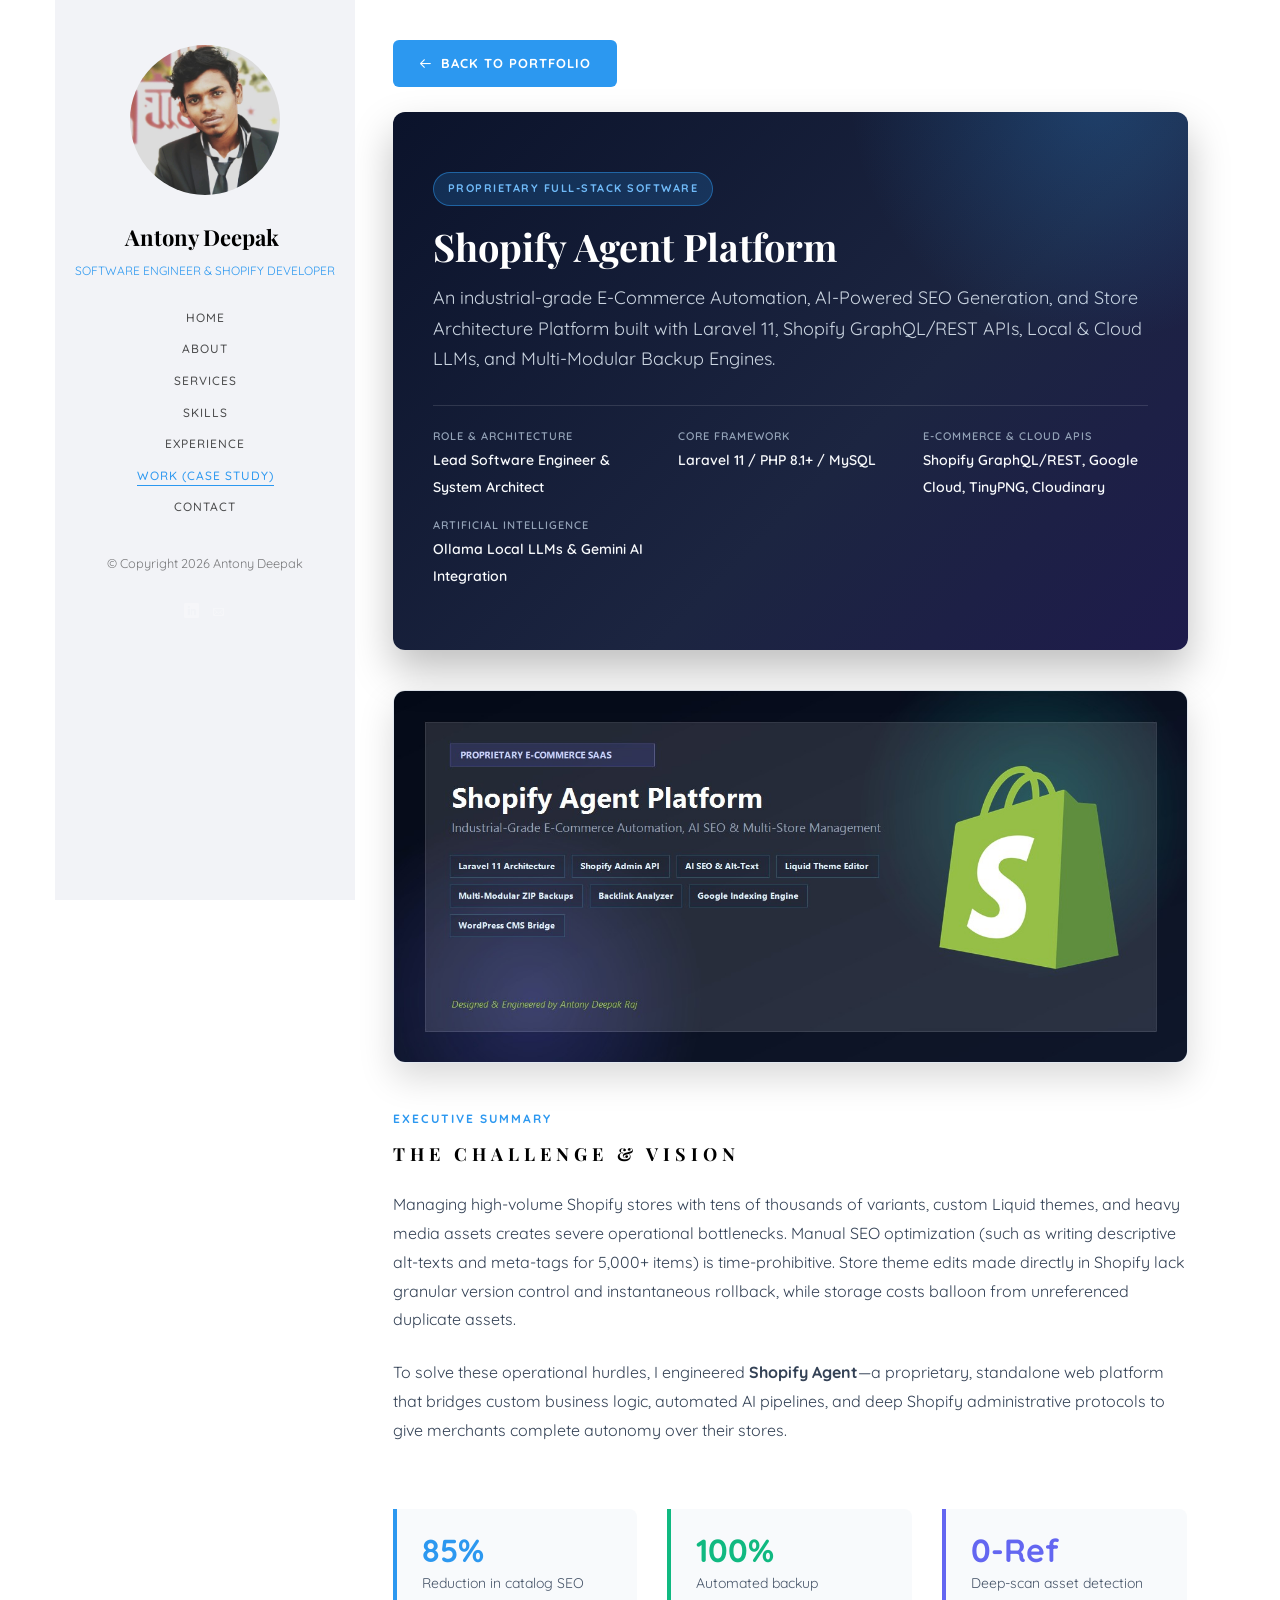
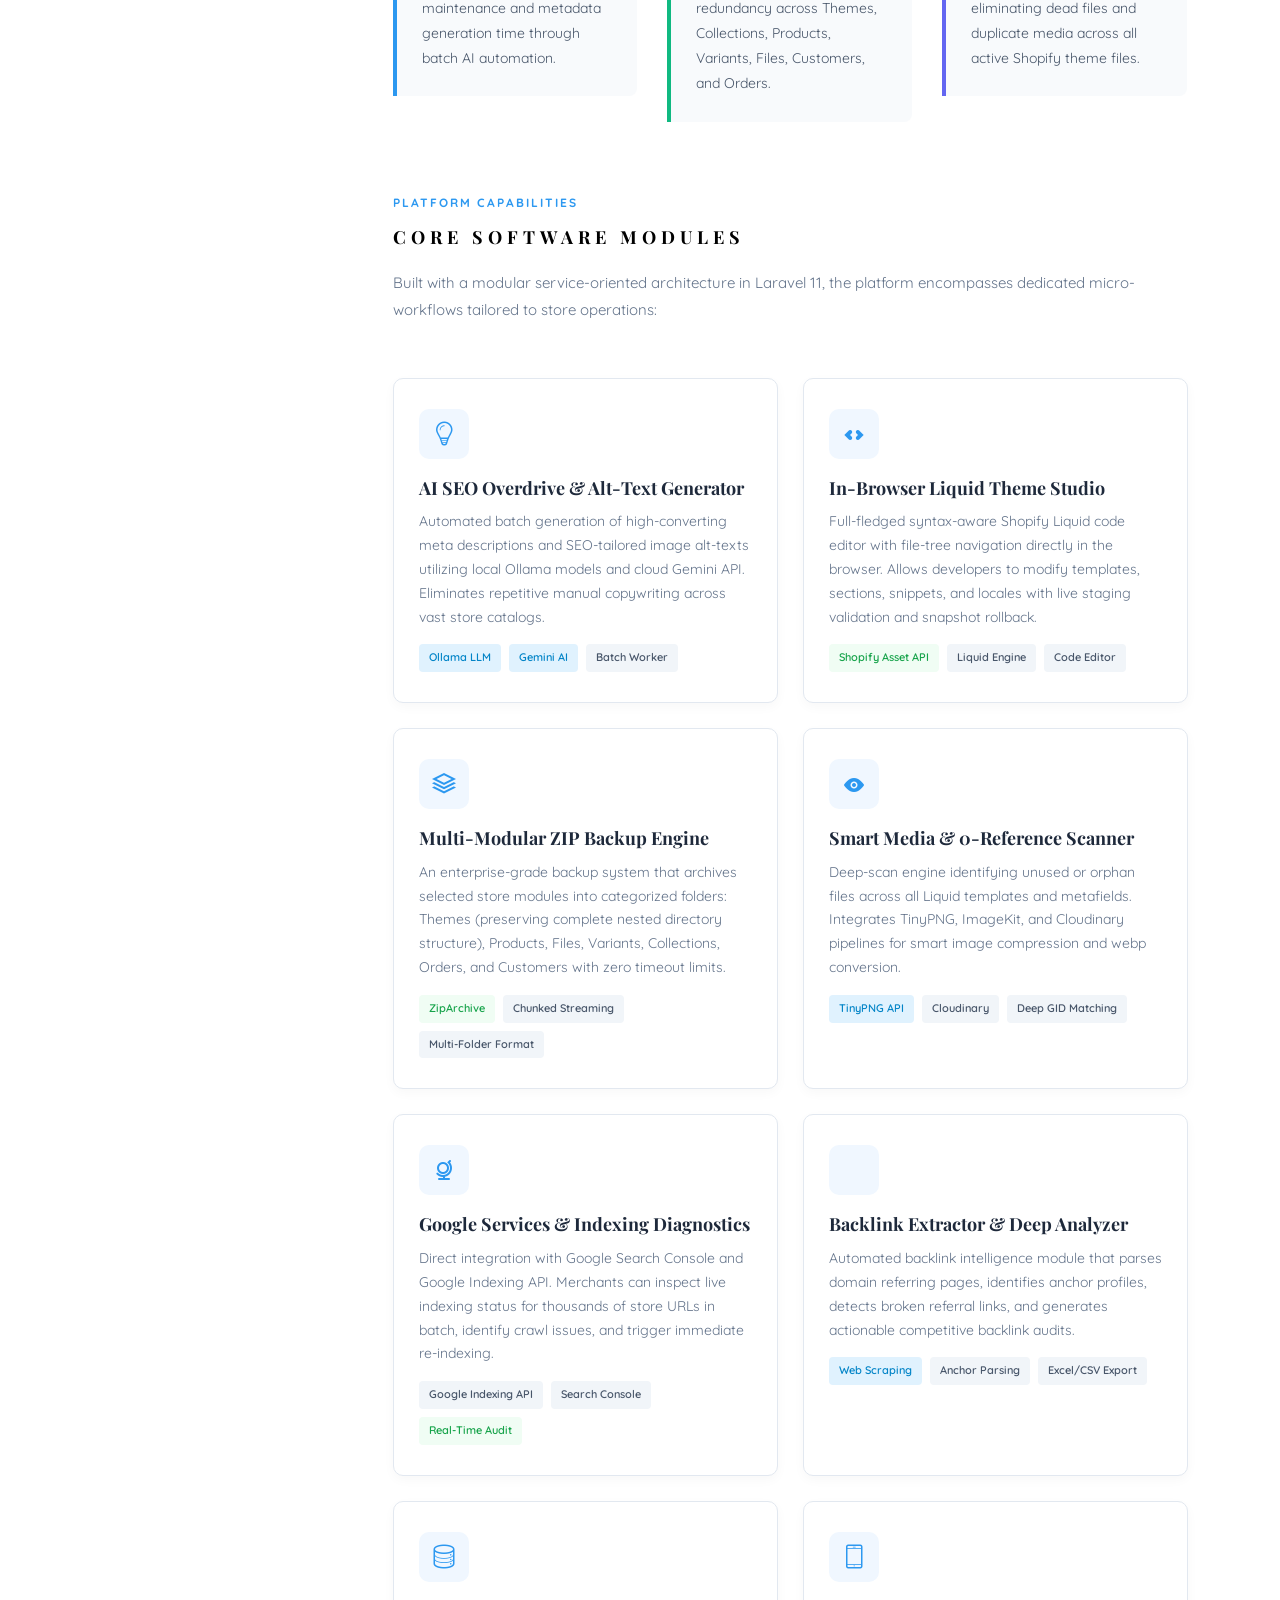
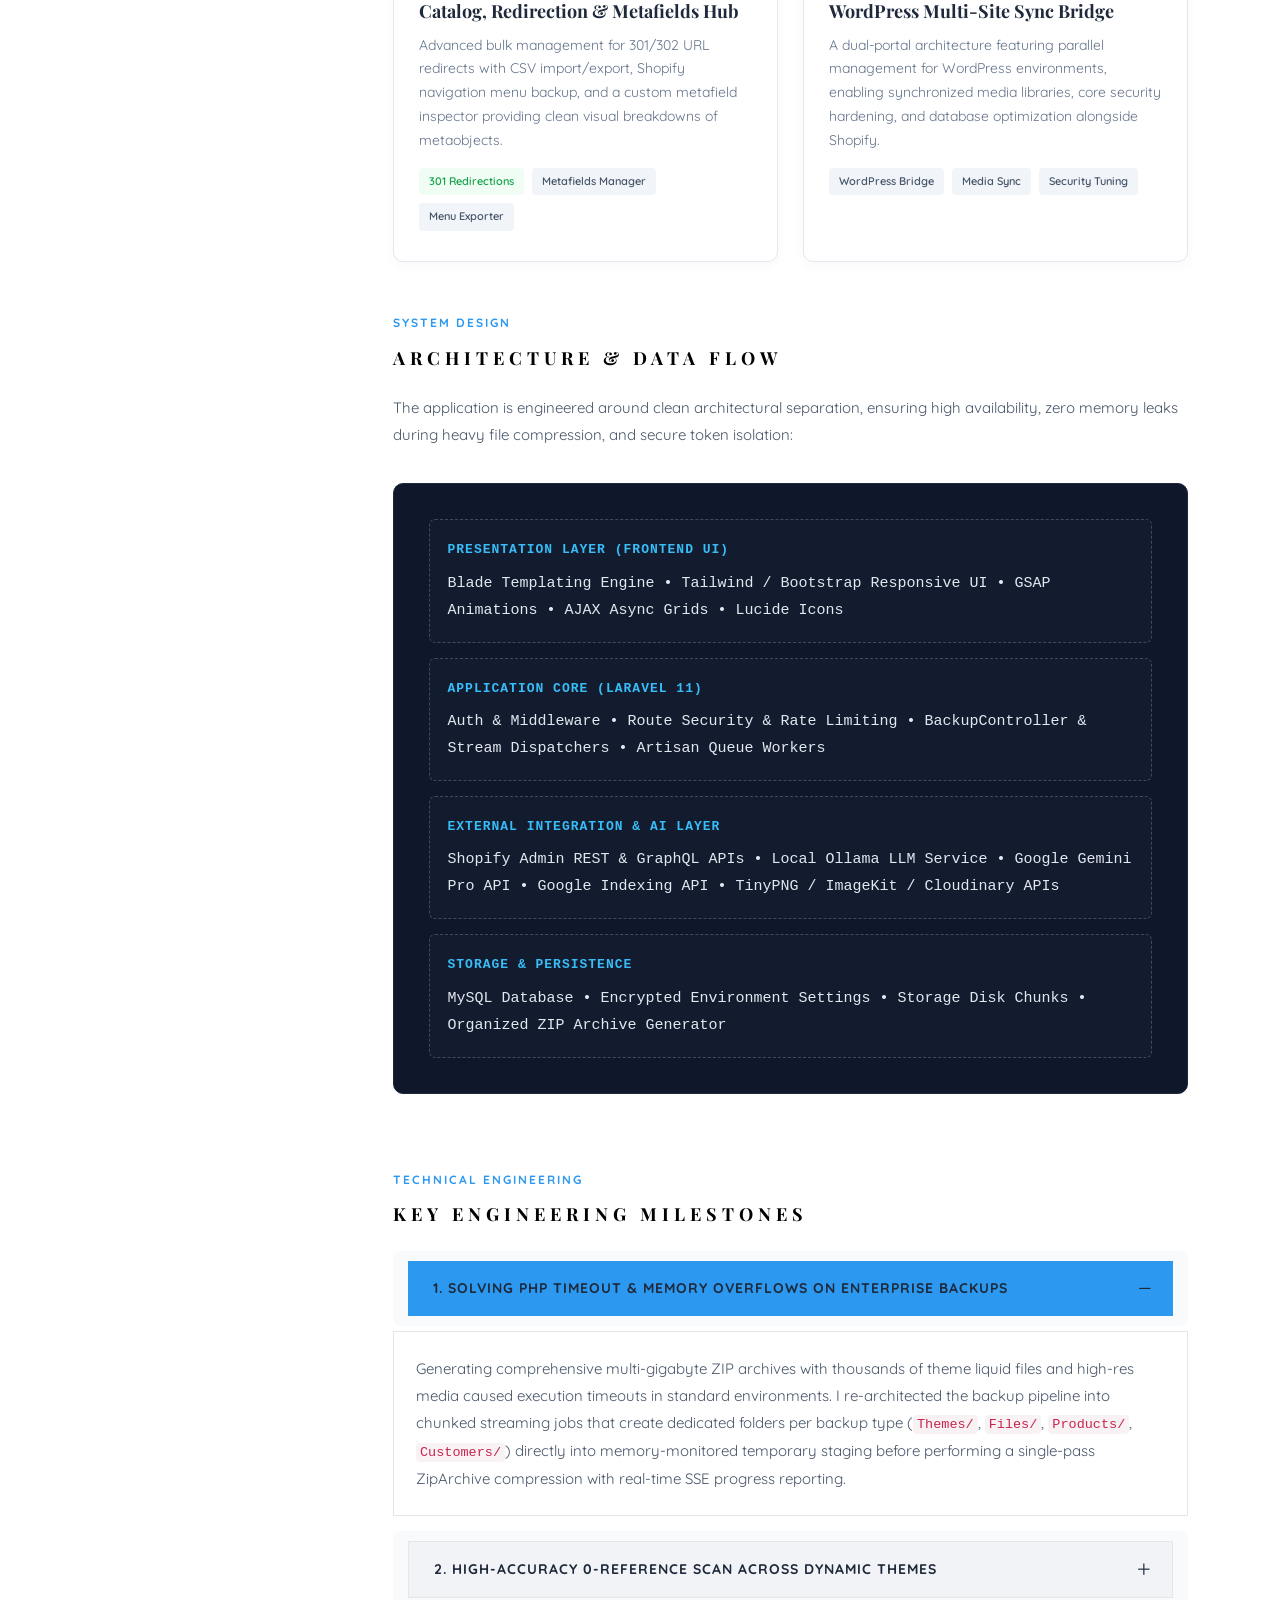
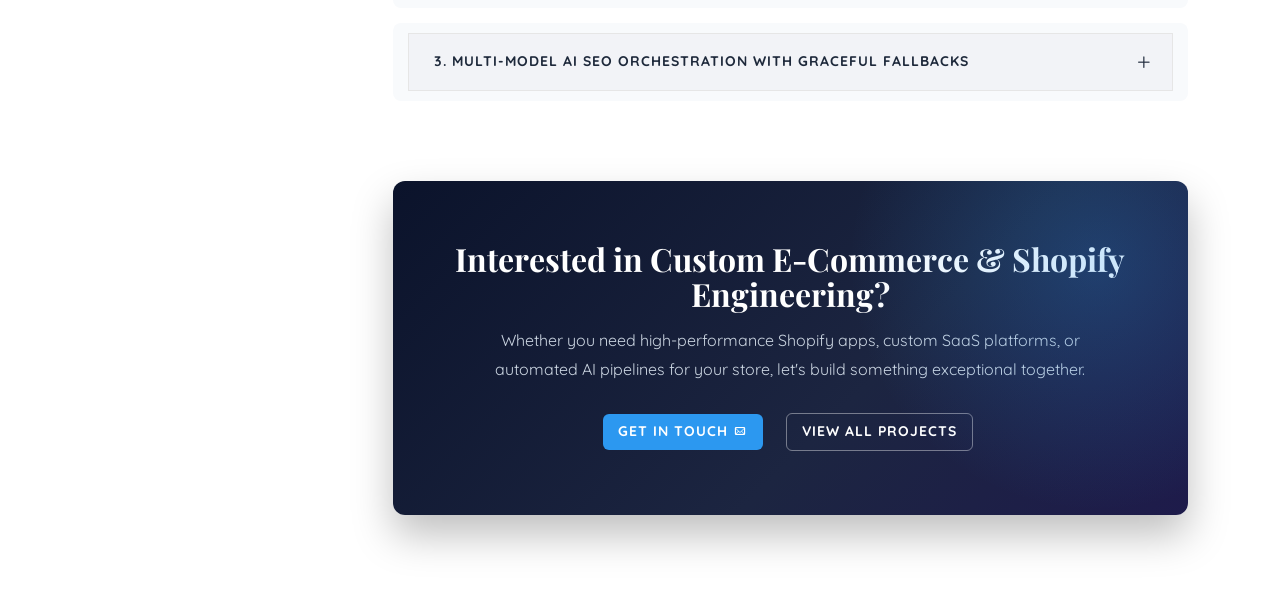
==== shopify-software.html @ 4260c0de "Add Shopify Agent custom software to portfolio with interactive case study" ====
<!DOCTYPE HTML>
<html lang="en">

<head>
	<meta charset="utf-8">
	<meta http-equiv="X-UA-Compatible" content="IE=edge">
	<title>Shopify Agent Platform - Custom E-Commerce Software Case Study | Antony Deepak</title>
	<meta name="viewport" content="width=device-width, initial-scale=1">
	<meta name="description" content="Proprietary Shopify Automation & Multi-Store Management Platform engineered with Laravel 11, AI SEO, Liquid Theme Studio, and Multi-Modular Backups by Antony Deepak Raj." />
	<meta name="keywords" content="Shopify Custom Software, Laravel 11, Shopify API, Liquid Studio, E-Commerce Automation, AI SEO, Backlink Extractor, Antony Deepak" />
	<meta name="author" content="Antony Deepak Raj" />

	<!-- Place favicon.ico and apple-touch-icon.png in the root directory -->
	<link rel="shortcut icon" href="favicon.ico">

	<link href="https://fonts.googleapis.com/css?family=Quicksand:300,400,500,700" rel="stylesheet">
	<link href="https://fonts.googleapis.com/css?family=Playfair+Display:400,400i,700" rel="stylesheet">

	<!-- Animate.css -->
	<link rel="stylesheet" href="css/animate.css">
	<!-- Icomoon Icon Fonts-->
	<link rel="stylesheet" href="css/icomoon.css">
	<!-- Bootstrap  -->
	<link rel="stylesheet" href="css/bootstrap.css">
	<!-- Flexslider  -->
	<link rel="stylesheet" href="css/flexslider.css">
	<!-- Flaticons  -->
	<link rel="stylesheet" href="fonts/flaticon/font/flaticon.css">
	<!-- Owl Carousel -->
	<link rel="stylesheet" href="css/owl.carousel.min.css">
	<link rel="stylesheet" href="css/owl.theme.default.min.css">
	<!-- Theme style  -->
	<link rel="stylesheet" href="css/style.css">

	<!-- Modernizr JS -->
	<script src="js/modernizr-2.6.2.min.js"></script>

	<style>
		/* Custom Case Study Styles */
		.case-study-hero {
			background: linear-gradient(135deg, #0b132b 0%, #1c2541 60%, #1e1b4b 100%);
			padding: 60px 40px;
			border-radius: 12px;
			color: #fff;
			margin-bottom: 40px;
			position: relative;
			overflow: hidden;
			box-shadow: 0 20px 40px rgba(0,0,0,0.25);
		}
		.case-study-hero::after {
			content: '';
			position: absolute;
			top: -50%;
			right: -20%;
			width: 500px;
			height: 500px;
			background: radial-gradient(circle, rgba(44, 152, 240, 0.25) 0%, transparent 70%);
			border-radius: 50%;
			pointer-events: none;
		}
		.case-badge {
			display: inline-block;
			background: rgba(44, 152, 240, 0.2);
			border: 1px solid rgba(44, 152, 240, 0.5);
			color: #70bbf9;
			padding: 6px 14px;
			font-size: 11px;
			text-transform: uppercase;
			letter-spacing: 1.5px;
			font-weight: 700;
			border-radius: 20px;
			margin-bottom: 20px;
		}
		.case-study-hero h1 {
			color: #ffffff;
			font-size: 38px;
			font-weight: 700;
			margin-bottom: 15px;
			font-family: 'Playfair Display', Georgia, serif;
		}
		.case-study-hero p.lead-text {
			font-size: 18px;
			color: #cbd5e1;
			max-width: 850px;
			line-height: 1.7;
			margin-bottom: 30px;
		}
		.meta-grid {
			display: grid;
			grid-template-columns: repeat(auto-fit, minmax(180px, 1fr));
			gap: 20px;
			padding-top: 25px;
			border-top: 1px solid rgba(255, 255, 255, 0.12);
		}
		.meta-item span.label {
			display: block;
			font-size: 11px;
			text-transform: uppercase;
			color: #94a3b8;
			letter-spacing: 1px;
			margin-bottom: 4px;
			font-weight: 600;
			padding: 0;
			text-align: left;
		}
		.meta-item strong {
			font-size: 14px;
			color: #f8fafc;
			font-weight: 600;
		}
		.showcase-banner-img {
			width: 100%;
			border-radius: 12px;
			box-shadow: 0 15px 35px rgba(0,0,0,0.15);
			margin-bottom: 45px;
			border: 1px solid #e2e8f0;
		}
		.section-tag {
			color: #2c98f0;
			text-transform: uppercase;
			letter-spacing: 2px;
			font-weight: 700;
			font-size: 12px;
			display: block;
			margin-bottom: 8px;
		}
		.feature-box-grid {
			display: grid;
			grid-template-columns: repeat(auto-fit, minmax(280px, 1fr));
			gap: 25px;
			margin: 30px 0 50px;
		}
		.feature-box-card {
			background: #ffffff;
			border: 1px solid #e2e8f0;
			border-radius: 10px;
			padding: 30px 25px;
			transition: all 0.3s ease;
			box-shadow: 0 4px 12px rgba(0,0,0,0.03);
			position: relative;
			overflow: hidden;
		}
		.feature-box-card:hover {
			transform: translateY(-5px);
			border-color: #2c98f0;
			box-shadow: 0 15px 30px rgba(44, 152, 240, 0.12);
		}
		.feature-box-card::before {
			content: '';
			position: absolute;
			top: 0;
			left: 0;
			width: 4px;
			height: 100%;
			background: #2c98f0;
			opacity: 0;
			transition: opacity 0.3s;
		}
		.feature-box-card:hover::before {
			opacity: 1;
		}
		.feature-icon-badge {
			width: 50px;
			height: 50px;
			border-radius: 10px;
			background: #f0f7ff;
			color: #2c98f0;
			display: flex;
			align-items: center;
			justify-content: center;
			font-size: 24px;
			margin-bottom: 20px;
		}
		.feature-box-card h4 {
			font-size: 18px;
			font-weight: 700;
			margin-bottom: 12px;
			color: #1e293b;
		}
		.feature-box-card p {
			color: #64748b;
			font-size: 14px;
			line-height: 1.7;
			margin-bottom: 0;
		}
		.tech-pill-list {
			display: flex;
			flex-wrap: wrap;
			gap: 8px;
			margin-top: 15px;
		}
		.tech-pill {
			background: #f1f5f9;
			color: #475569;
			padding: 4px 10px;
			border-radius: 4px;
			font-size: 11px;
			font-weight: 600;
		}
		.tech-pill.accent {
			background: #e0f2fe;
			color: #0284c7;
		}
		.tech-pill.green {
			background: #f0fdf4;
			color: #16a34a;
		}
		.architecture-diagram {
			background: #0f172a;
			color: #e2e8f0;
			padding: 35px;
			border-radius: 10px;
			margin: 35px 0;
			font-family: monospace;
			border: 1px solid #1e293b;
		}
		.arch-layer {
			border: 1px dashed rgba(255, 255, 255, 0.2);
			padding: 18px;
			margin-bottom: 15px;
			border-radius: 6px;
			background: rgba(255, 255, 255, 0.02);
		}
		.arch-layer strong {
			color: #38bdf8;
			display: block;
			margin-bottom: 8px;
			font-size: 13px;
			text-transform: uppercase;
			letter-spacing: 1px;
		}
		.stat-box {
			background: #f8fafc;
			border-left: 4px solid #2c98f0;
			padding: 25px;
			border-radius: 0 8px 8px 0;
			margin-bottom: 25px;
		}
		.stat-number {
			font-size: 32px;
			font-weight: 700;
			color: #2c98f0;
			display: block;
			font-family: 'Quicksand', sans-serif;
			line-height: 1;
			margin-bottom: 5px;
		}
		.stat-desc {
			font-size: 14px;
			color: #475569;
			margin-bottom: 0;
		}
		.btn-back-portfolio {
			display: inline-flex;
			align-items: center;
			gap: 8px;
			padding: 12px 26px;
			background: #2c98f0;
			color: #fff !important;
			font-weight: 700;
			border-radius: 6px;
			text-transform: uppercase;
			letter-spacing: 1px;
			font-size: 13px;
			transition: all 0.3s;
		}
		.btn-back-portfolio:hover {
			background: #1980d4;
			transform: translateX(-3px);
		}
	</style>
</head>

<body>
	<div id="colorlib-page">
		<div class="container-wrap">
			<a href="#" class="js-colorlib-nav-toggle colorlib-nav-toggle" data-toggle="collapse" data-target="#navbar"
				aria-expanded="false" aria-controls="navbar"><i></i></a>
			<aside id="colorlib-aside" role="complementary" class="border js-fullheight">
				<div class="text-center">
					<div class="author-img" style="background-image: url(images/about.jpg);"></div>
					<h1 id="colorlib-logo"><a href="index.html">Antony Deepak</a></h1>
					<span class="position"><a href="index.html">Software Engineer & Shopify Developer</a></span>
				</div>
				<nav id="colorlib-main-menu" role="navigation" class="navbar">
					<div id="navbar" class="collapse">
						<ul>
							<li><a href="index.html" class="external">Home</a></li>
							<li><a href="index.html#about" class="external">About</a></li>
							<li><a href="index.html#services" class="external">Services</a></li>
							<li><a href="index.html#skills" class="external">Skills</a></li>
							<li><a href="index.html#experience" class="external">Experience</a></li>
							<li class="active"><a href="index.html#work" class="external">Work (Case Study)</a></li>
							<li><a href="index.html#contact" class="external">Contact</a></li>
						</ul>
					</div>
				</nav>

				<div class="colorlib-footer">
					<p><small>&copy;
							Copyright
							<script>document.write(new Date().getFullYear());</script> Antony Deepak
						</small></p>
					<ul>
						<li><a href="https://linkedin.com/in/antony-deepak-raj" target="_blank"><i class="icon-linkedin2"></i></a></li>
						<li><a href="index.html#contact"><i class="icon-mail"></i></a></li>
					</ul>
				</div>
			</aside>

			<div id="colorlib-main">
				<div class="colorlib-narrow-content" style="padding-top: 40px; padding-bottom: 60px;">
					
					<!-- Breadcrumb & Back Link -->
					<div style="margin-bottom: 25px;">
						<a href="index.html#work" class="btn-back-portfolio">
							<i class="icon-arrow-left3"></i> Back to Portfolio
						</a>
					</div>

					<!-- Hero Card -->
					<div class="case-study-hero">
						<span class="case-badge">Proprietary Full-Stack Software</span>
						<h1>Shopify Agent Platform</h1>
						<p class="lead-text">
							An industrial-grade E-Commerce Automation, AI-Powered SEO Generation, and Store Architecture Platform built with Laravel 11, Shopify GraphQL/REST APIs, Local & Cloud LLMs, and Multi-Modular Backup Engines.
						</p>

						<div class="meta-grid">
							<div class="meta-item">
								<span class="label">Role & Architecture</span>
								<strong>Lead Software Engineer & System Architect</strong>
							</div>
							<div class="meta-item">
								<span class="label">Core Framework</span>
								<strong>Laravel 11 / PHP 8.1+ / MySQL</strong>
							</div>
							<div class="meta-item">
								<span class="label">E-Commerce & Cloud APIs</span>
								<strong>Shopify GraphQL/REST, Google Cloud, TinyPNG, Cloudinary</strong>
							</div>
							<div class="meta-item">
								<span class="label">Artificial Intelligence</span>
								<strong>Ollama Local LLMs & Gemini AI Integration</strong>
							</div>
						</div>
					</div>

					<!-- Showcase Image -->
					<img src="images/shopify-project.jpg" alt="Shopify Agent Platform Banner" class="showcase-banner-img img-responsive">

					<!-- Executive Summary & Problem -->
					<div class="row" style="margin-bottom: 40px;">
						<div class="col-md-12">
							<span class="section-tag">Executive Summary</span>
							<h2 class="colorlib-heading" style="margin-bottom: 20px;">The Challenge & Vision</h2>
							<p style="font-size: 16px; line-height: 1.8; color: #334155;">
								Managing high-volume Shopify stores with tens of thousands of variants, custom Liquid themes, and heavy media assets creates severe operational bottlenecks. Manual SEO optimization (such as writing descriptive alt-texts and meta-tags for 5,000+ items) is time-prohibitive. Store theme edits made directly in Shopify lack granular version control and instantaneous rollback, while storage costs balloon from unreferenced duplicate assets.
							</p>
							<p style="font-size: 16px; line-height: 1.8; color: #334155;">
								To solve these operational hurdles, I engineered <strong>Shopify Agent</strong>—a proprietary, standalone web platform that bridges custom business logic, automated AI pipelines, and deep Shopify administrative protocols to give merchants complete autonomy over their stores.
							</p>
						</div>
					</div>

					<!-- Metrics / Impact -->
					<div class="row" style="margin-bottom: 45px;">
						<div class="col-md-4">
							<div class="stat-box">
								<span class="stat-number">85%</span>
								<p class="stat-desc">Reduction in catalog SEO maintenance and metadata generation time through batch AI automation.</p>
							</div>
						</div>
						<div class="col-md-4">
							<div class="stat-box" style="border-left-color: #10b981;">
								<span class="stat-number" style="color: #10b981;">100%</span>
								<p class="stat-desc">Automated backup redundancy across Themes, Collections, Products, Variants, Files, Customers, and Orders.</p>
							</div>
						</div>
						<div class="col-md-4">
							<div class="stat-box" style="border-left-color: #6366f1;">
								<span class="stat-number" style="color: #6366f1;">0-Ref</span>
								<p class="stat-desc">Deep-scan asset detection eliminating dead files and duplicate media across all active Shopify theme files.</p>
							</div>
						</div>
					</div>

					<!-- Core Architectural Modules -->
					<div class="row">
						<div class="col-md-12">
							<span class="section-tag">Platform Capabilities</span>
							<h2 class="colorlib-heading" style="margin-bottom: 15px;">Core Software Modules</h2>
							<p style="color: #64748b; font-size: 15px; margin-bottom: 25px;">
								Built with a modular service-oriented architecture in Laravel 11, the platform encompasses dedicated micro-workflows tailored to store operations:
							</p>
						</div>
					</div>

					<div class="feature-box-grid">
						<!-- Module 1 -->
						<div class="feature-box-card">
							<div class="feature-icon-badge"><i class="icon-bulb"></i></div>
							<h4>AI SEO Overdrive & Alt-Text Generator</h4>
							<p>Automated batch generation of high-converting meta descriptions and SEO-tailored image alt-texts utilizing local Ollama models and cloud Gemini API. Eliminates repetitive manual copywriting across vast store catalogs.</p>
							<div class="tech-pill-list">
								<span class="tech-pill accent">Ollama LLM</span>
								<span class="tech-pill accent">Gemini AI</span>
								<span class="tech-pill">Batch Worker</span>
							</div>
						</div>

						<!-- Module 2 -->
						<div class="feature-box-card">
							<div class="feature-icon-badge"><i class="icon-code"></i></div>
							<h4>In-Browser Liquid Theme Studio</h4>
							<p>Full-fledged syntax-aware Shopify Liquid code editor with file-tree navigation directly in the browser. Allows developers to modify templates, sections, snippets, and locales with live staging validation and snapshot rollback.</p>
							<div class="tech-pill-list">
								<span class="tech-pill green">Shopify Asset API</span>
								<span class="tech-pill">Liquid Engine</span>
								<span class="tech-pill">Code Editor</span>
							</div>
						</div>

						<!-- Module 3 -->
						<div class="feature-box-card">
							<div class="feature-icon-badge"><i class="icon-layers2"></i></div>
							<h4>Multi-Modular ZIP Backup Engine</h4>
							<p>An enterprise-grade backup system that archives selected store modules into categorized folders: Themes (preserving complete nested directory structure), Products, Files, Variants, Collections, Orders, and Customers with zero timeout limits.</p>
							<div class="tech-pill-list">
								<span class="tech-pill green">ZipArchive</span>
								<span class="tech-pill">Chunked Streaming</span>
								<span class="tech-pill">Multi-Folder Format</span>
							</div>
						</div>

						<!-- Module 4 -->
						<div class="feature-box-card">
							<div class="feature-icon-badge"><i class="icon-eye"></i></div>
							<h4>Smart Media & 0-Reference Scanner</h4>
							<p>Deep-scan engine identifying unused or orphan files across all Liquid templates and metafields. Integrates TinyPNG, ImageKit, and Cloudinary pipelines for smart image compression and webp conversion.</p>
							<div class="tech-pill-list">
								<span class="tech-pill accent">TinyPNG API</span>
								<span class="tech-pill">Cloudinary</span>
								<span class="tech-pill">Deep GID Matching</span>
							</div>
						</div>

						<!-- Module 5 -->
						<div class="feature-box-card">
							<div class="feature-icon-badge"><i class="icon-globe-outline"></i></div>
							<h4>Google Services & Indexing Diagnostics</h4>
							<p>Direct integration with Google Search Console and Google Indexing API. Merchants can inspect live indexing status for thousands of store URLs in batch, identify crawl issues, and trigger immediate re-indexing.</p>
							<div class="tech-pill-list">
								<span class="tech-pill">Google Indexing API</span>
								<span class="tech-pill">Search Console</span>
								<span class="tech-pill green">Real-Time Audit</span>
							</div>
						</div>

						<!-- Module 6 -->
						<div class="feature-box-card">
							<div class="feature-icon-badge"><i class="icon-search"></i></div>
							<h4>Backlink Extractor & Deep Analyzer</h4>
							<p>Automated backlink intelligence module that parses domain referring pages, identifies anchor profiles, detects broken referral links, and generates actionable competitive backlink audits.</p>
							<div class="tech-pill-list">
								<span class="tech-pill accent">Web Scraping</span>
								<span class="tech-pill">Anchor Parsing</span>
								<span class="tech-pill">Excel/CSV Export</span>
							</div>
						</div>

						<!-- Module 7 -->
						<div class="feature-box-card">
							<div class="feature-icon-badge"><i class="icon-data"></i></div>
							<h4>Catalog, Redirection & Metafields Hub</h4>
							<p>Advanced bulk management for 301/302 URL redirects with CSV import/export, Shopify navigation menu backup, and a custom metafield inspector providing clean visual breakdowns of metaobjects.</p>
							<div class="tech-pill-list">
								<span class="tech-pill green">301 Redirections</span>
								<span class="tech-pill">Metafields Manager</span>
								<span class="tech-pill">Menu Exporter</span>
							</div>
						</div>

						<!-- Module 8 -->
						<div class="feature-box-card">
							<div class="feature-icon-badge"><i class="icon-phone3"></i></div>
							<h4>WordPress Multi-Site Sync Bridge</h4>
							<p>A dual-portal architecture featuring parallel management for WordPress environments, enabling synchronized media libraries, core security hardening, and database optimization alongside Shopify.</p>
							<div class="tech-pill-list">
								<span class="tech-pill">WordPress Bridge</span>
								<span class="tech-pill">Media Sync</span>
								<span class="tech-pill">Security Tuning</span>
							</div>
						</div>
					</div>

					<!-- Technical Architecture Overview -->
					<div class="row" style="margin-top: 30px;">
						<div class="col-md-12">
							<span class="section-tag">System Design</span>
							<h2 class="colorlib-heading" style="margin-bottom: 20px;">Architecture & Data Flow</h2>
							<p style="font-size: 15px; color: #475569; line-height: 1.8;">
								The application is engineered around clean architectural separation, ensuring high availability, zero memory leaks during heavy file compression, and secure token isolation:
							</p>

							<div class="architecture-diagram">
								<div class="arch-layer">
									<strong>Presentation Layer (Frontend UI)</strong>
									Blade Templating Engine • Tailwind / Bootstrap Responsive UI • GSAP Animations • AJAX Async Grids • Lucide Icons
								</div>
								<div class="arch-layer">
									<strong>Application Core (Laravel 11)</strong>
									Auth & Middleware • Route Security & Rate Limiting • BackupController & Stream Dispatchers • Artisan Queue Workers
								</div>
								<div class="arch-layer">
									<strong>External Integration & AI Layer</strong>
									Shopify Admin REST & GraphQL APIs • Local Ollama LLM Service • Google Gemini Pro API • Google Indexing API • TinyPNG / ImageKit / Cloudinary APIs
								</div>
								<div class="arch-layer" style="margin-bottom: 0;">
									<strong>Storage & Persistence</strong>
									MySQL Database • Encrypted Environment Settings • Storage Disk Chunks • Organized ZIP Archive Generator
								</div>
							</div>
						</div>
					</div>

					<!-- Engineering Highlights / Overcoming Hurdles -->
					<div class="row" style="margin-top: 40px; margin-bottom: 60px;">
						<div class="col-md-12">
							<span class="section-tag">Technical Engineering</span>
							<h2 class="colorlib-heading" style="margin-bottom: 20px;">Key Engineering Milestones</h2>
							
							<div class="panel-group" id="accordion" role="tablist" aria-multiselectable="true">
								<div class="panel panel-default" style="border-radius: 8px; margin-bottom: 15px; border-color: #e2e8f0;">
									<div class="panel-heading" role="tab" id="headingOne" style="background: #f8fafc; border-radius: 8px;">
										<h4 class="panel-title">
											<a role="button" data-toggle="collapse" href="#collapseOne" aria-expanded="true" aria-controls="collapseOne" style="color: #1e293b; font-weight: 700; text-decoration: none;">
												1. Solving PHP Timeout & Memory Overflows on Enterprise Backups
											</a>
										</h4>
									</div>
									<div id="collapseOne" class="panel-collapse collapse in" role="tabpanel" aria-labelledby="headingOne">
										<div class="panel-body" style="color: #475569; line-height: 1.8;">
											Generating comprehensive multi-gigabyte ZIP archives with thousands of theme liquid files and high-res media caused execution timeouts in standard environments. I re-architected the backup pipeline into chunked streaming jobs that create dedicated folders per backup type (<code>Themes/</code>, <code>Files/</code>, <code>Products/</code>, <code>Customers/</code>) directly into memory-monitored temporary staging before performing a single-pass ZipArchive compression with real-time SSE progress reporting.
										</div>
									</div>
								</div>

								<div class="panel panel-default" style="border-radius: 8px; margin-bottom: 15px; border-color: #e2e8f0;">
									<div class="panel-heading" role="tab" id="headingTwo" style="background: #f8fafc; border-radius: 8px;">
										<h4 class="panel-title">
											<a class="collapsed" role="button" data-toggle="collapse" href="#collapseTwo" aria-expanded="false" aria-controls="collapseTwo" style="color: #1e293b; font-weight: 700; text-decoration: none;">
												2. High-Accuracy 0-Reference Scan Across Dynamic Themes
											</a>
										</h4>
									</div>
									<div id="collapseTwo" class="panel-collapse collapse" role="tabpanel" aria-labelledby="headingTwo">
										<div class="panel-body" style="color: #475569; line-height: 1.8;">
											Shopify assets can be referenced either by raw filename, CDN URL, or GraphQL Global ID (GID) within schema settings and custom metafields. I engineered a cross-referencing regex and GID parser that checks all theme assets, metaobjects, and collections simultaneously, eliminating false-positive "0 reference" reports and allowing merchants to safely prune gigabytes of orphaned images.
										</div>
									</div>
								</div>

								<div class="panel panel-default" style="border-radius: 8px; border-color: #e2e8f0;">
									<div class="panel-heading" role="tab" id="headingThree" style="background: #f8fafc; border-radius: 8px;">
										<h4 class="panel-title">
											<a class="collapsed" role="button" data-toggle="collapse" href="#collapseThree" aria-expanded="false" aria-controls="collapseThree" style="color: #1e293b; font-weight: 700; text-decoration: none;">
												3. Multi-Model AI SEO Orchestration with Graceful Fallbacks
											</a>
										</h4>
									</div>
									<div id="collapseThree" class="panel-collapse collapse" role="tabpanel" aria-labelledby="headingThree">
										<div class="panel-body" style="color: #475569; line-height: 1.8;">
											To avoid dependency on a single AI provider and protect merchants from rate limits, I implemented a flexible dual-engine LLM pipeline. The system can run entirely locally through Ollama (e.g. Llama 3, Mistral) for privacy and zero API costs, or seamlessly switch to Gemini Pro for high-context marketing copy with automated retry handling.
										</div>
									</div>
								</div>
							</div>
						</div>
					</div>

					<!-- Bottom CTA -->
					<div class="case-study-hero" style="text-align: center; margin-top: 20px;">
						<h2 style="color: #fff; font-size: 32px; font-weight: 700; margin-bottom: 15px;">Interested in Custom E-Commerce & Shopify Engineering?</h2>
						<p style="color: #cbd5e1; max-width: 650px; margin: 0 auto 30px; font-size: 16px;">
							Whether you need high-performance Shopify apps, custom SaaS platforms, or automated AI pipelines for your store, let's build something exceptional together.
						</p>
						<div>
							<a href="index.html#contact" class="btn btn-primary" style="background: #2c98f0; border: none; padding: 14px 32px; font-size: 14px; text-transform: uppercase; letter-spacing: 1px; font-weight: 700; border-radius: 6px;">
								Get In Touch <i class="icon-mail"></i>
							</a>
							<a href="index.html#work" class="btn btn-primary" style="background: transparent; border: 1px solid rgba(255,255,255,0.4); padding: 14px 32px; font-size: 14px; text-transform: uppercase; letter-spacing: 1px; font-weight: 700; border-radius: 6px; margin-left: 15px; color: #fff;">
								View All Projects
							</a>
						</div>
					</div>

				</div><!-- end:colorlib-narrow-content -->
			</div><!-- end:colorlib-main -->
		</div><!-- end:container-wrap -->
	</div><!-- end:colorlib-page -->

	<!-- jQuery -->
	<script src="js/jquery.min.js"></script>
	<!-- jQuery Easing -->
	<script src="js/jquery.easing.1.3.js"></script>
	<!-- Bootstrap -->
	<script src="js/bootstrap.min.js"></script>
	<!-- Waypoints -->
	<script src="js/jquery.waypoints.min.js"></script>
	<!-- Flexslider -->
	<script src="js/jquery.flexslider-min.js"></script>
	<!-- Owl carousel -->
	<script src="js/owl.carousel.min.js"></script>
	<!-- Counters -->
	<script src="js/jquery.countTo.js"></script>

	<!-- MAIN JS -->
	<script src="js/main.js"></script>

</body>

</html>
---- css/icomoon.css ----
@font-face {
  font-family: 'icomoon';
  src:  url('fonts/icomoon.eot?6py85u');
  src:  url('fonts/icomoon.eot?6py85u#iefix') format('embedded-opentype'),
    url('fonts/icomoon.ttf?6py85u') format('truetype'),
    url('fonts/icomoon.woff?6py85u') format('woff'),
    url('fonts/icomoon.svg?6py85u#icomoon') format('svg');
  font-weight: normal;
  font-style: normal;
}

[class^="icon-"], [class*=" icon-"] {
  /* use !important to prevent issues with browser extensions that change fonts */
  font-family: 'icomoon' !important;
  speak: none;
  font-style: normal;
  font-weight: normal;
  font-variant: normal;
  text-transform: none;
  line-height: 1;

  /* Better Font Rendering =========== */
  -webkit-font-smoothing: antialiased;
  -moz-osx-font-smoothing: grayscale;
}

.icon-times:before {
  content: "\e930";
}
.icon-tick:before {
  content: "\e931";
}
.icon-plus:before {
  content: "\e932";
}
.icon-minus:before {
  content: "\e933";
}
.icon-equals:before {
  content: "\e934";
}
.icon-divide:before {
  content: "\e935";
}
.icon-chevron-right:before {
  content: "\e936";
}
.icon-chevron-left:before {
  content: "\e937";
}
.icon-arrow-right-thick:before {
  content: "\e938";
}
.icon-arrow-left-thick:before {
  content: "\e939";
}
.icon-th-small:before {
  content: "\e93a";
}
.icon-th-menu:before {
  content: "\e93b";
}
.icon-th-list:before {
  content: "\e93c";
}
.icon-th-large:before {
  content: "\e93d";
}
.icon-home:before {
  content: "\e93e";
}
.icon-arrow-forward:before {
  content: "\e93f";
}
.icon-arrow-back:before {
  content: "\e940";
}
.icon-rss:before {
  content: "\e941";
}
.icon-location:before {
  content: "\e942";
}
.icon-link:before {
  content: "\e943";
}
.icon-image:before {
  content: "\e944";
}
.icon-arrow-up-thick:before {
  content: "\e945";
}
.icon-arrow-down-thick:before {
  content: "\e946";
}
.icon-starburst:before {
  content: "\e947";
}
.icon-starburst-outline:before {
  content: "\e948";
}
.icon-star3:before {
  content: "\e949";
}
.icon-flow-children:before {
  content: "\e94a";
}
.icon-export:before {
  content: "\e94b";
}
.icon-delete2:before {
  content: "\e94c";
}
.icon-delete-outline:before {
  content: "\e94d";
}
.icon-cloud-storage:before {
  content: "\e94e";
}
.icon-wi-fi:before {
  content: "\e94f";
}
.icon-heart:before {
  content: "\e950";
}
.icon-flash:before {
  content: "\e951";
}
.icon-cancel:before {
  content: "\e952";
}
.icon-backspace:before {
  content: "\e953";
}
.icon-attachment:before {
  content: "\e954";
}
.icon-arrow-move:before {
  content: "\e955";
}
.icon-warning:before {
  content: "\e956";
}
.icon-user:before {
  content: "\e957";
}
.icon-radar:before {
  content: "\e958";
}
.icon-lock-open:before {
  content: "\e959";
}
.icon-lock-closed:before {
  content: "\e95a";
}
.icon-location-arrow:before {
  content: "\e95b";
}
.icon-info:before {
  content: "\e95c";
}
.icon-user-delete:before {
  content: "\e95d";
}
.icon-user-add:before {
  content: "\e95e";
}
.icon-media-pause:before {
  content: "\e95f";
}
.icon-group:before {
  content: "\e960";
}
.icon-chart-pie:before {
  content: "\e961";
}
.icon-chart-line:before {
  content: "\e962";
}
.icon-chart-bar:before {
  content: "\e963";
}
.icon-chart-area:before {
  content: "\e964";
}
.icon-video:before {
  content: "\e965";
}
.icon-point-of-interest:before {
  content: "\e966";
}
.icon-infinity:before {
  content: "\e967";
}
.icon-globe:before {
  content: "\e968";
}
.icon-eye:before {
  content: "\e969";
}
.icon-cog:before {
  content: "\e96a";
}
.icon-camera:before {
  content: "\e96b";
}
.icon-upload:before {
  content: "\e96c";
}
.icon-scissors:before {
  content: "\e96d";
}
.icon-refresh:before {
  content: "\e96e";
}
.icon-pin:before {
  content: "\e96f";
}
.icon-key:before {
  content: "\e970";
}
.icon-info-large:before {
  content: "\e971";
}
.icon-eject:before {
  content: "\e972";
}
.icon-download:before {
  content: "\e973";
}
.icon-zoom:before {
  content: "\e974";
}
.icon-zoom-out:before {
  content: "\e975";
}
.icon-zoom-in:before {
  content: "\e976";
}
.icon-sort-numerically:before {
  content: "\e977";
}
.icon-sort-alphabetically:before {
  content: "\e978";
}
.icon-input-checked:before {
  content: "\e979";
}
.icon-calender:before {
  content: "\e97a";
}
.icon-world2:before {
  content: "\e97b";
}
.icon-notes:before {
  content: "\e97c";
}
.icon-code:before {
  content: "\e97d";
}
.icon-arrow-sync:before {
  content: "\e97e";
}
.icon-arrow-shuffle:before {
  content: "\e97f";
}
.icon-arrow-repeat:before {
  content: "\e980";
}
.icon-arrow-minimise:before {
  content: "\e981";
}
.icon-arrow-maximise:before {
  content: "\e982";
}
.icon-arrow-loop:before {
  content: "\e983";
}
.icon-anchor:before {
  content: "\e984";
}
.icon-spanner:before {
  content: "\e985";
}
.icon-puzzle:before {
  content: "\e986";
}
.icon-power:before {
  content: "\e987";
}
.icon-plane:before {
  content: "\e988";
}
.icon-pi:before {
  content: "\e989";
}
.icon-phone:before {
  content: "\e98a";
}
.icon-microphone2:before {
  content: "\e98b";
}
.icon-media-rewind:before {
  content: "\e98c";
}
.icon-flag:before {
  content: "\e98d";
}
.icon-adjust-brightness:before {
  content: "\e98e";
}
.icon-waves:before {
  content: "\e98f";
}
.icon-social-twitter:before {
  content: "\e990";
}
.icon-social-facebook:before {
  content: "\e991";
}
.icon-social-dribbble:before {
  content: "\e992";
}
.icon-media-stop:before {
  content: "\e993";
}
.icon-media-record:before {
  content: "\e994";
}
.icon-media-play:before {
  content: "\e995";
}
.icon-media-fast-forward:before {
  content: "\e996";
}
.icon-media-eject:before {
  content: "\e997";
}
.icon-social-vimeo:before {
  content: "\e998";
}
.icon-social-tumbler:before {
  content: "\e999";
}
.icon-social-skype:before {
  content: "\e99a";
}
.icon-social-pinterest:before {
  content: "\e99b";
}
.icon-social-linkedin:before {
  content: "\e99c";
}
.icon-social-last-fm:before {
  content: "\e99d";
}
.icon-social-github:before {
  content: "\e99e";
}
.icon-social-flickr:before {
  content: "\e99f";
}
.icon-at:before {
  content: "\e9a0";
}
.icon-times-outline:before {
  content: "\e9a1";
}
.icon-plus-outline:before {
  content: "\e9a2";
}
.icon-minus-outline:before {
  content: "\e9a3";
}
.icon-tick-outline:before {
  content: "\e9a4";
}
.icon-th-large-outline:before {
  content: "\e9a5";
}
.icon-equals-outline:before {
  content: "\e9a6";
}
.icon-divide-outline:before {
  content: "\e9a7";
}
.icon-chevron-right-outline:before {
  content: "\e9a8";
}
.icon-chevron-left-outline:before {
  content: "\e9a9";
}
.icon-arrow-right-outline:before {
  content: "\e9aa";
}
.icon-arrow-left-outline:before {
  content: "\e9ab";
}
.icon-th-small-outline:before {
  content: "\e9ac";
}
.icon-th-menu-outline:before {
  content: "\e9ad";
}
.icon-th-list-outline:before {
  content: "\e9ae";
}
.icon-news2:before {
  content: "\e9b1";
}
.icon-home-outline:before {
  content: "\e9b2";
}
.icon-arrow-up-outline:before {
  content: "\e9b3";
}
.icon-arrow-forward-outline:before {
  content: "\e9b4";
}
.icon-arrow-down-outline:before {
  content: "\e9b5";
}
.icon-arrow-back-outline:before {
  content: "\e9b6";
}
.icon-trash3:before {
  content: "\e9b7";
}
.icon-rss-outline:before {
  content: "\e9b8";
}
.icon-message:before {
  content: "\e9b9";
}
.icon-location-outline:before {
  content: "\e9ba";
}
.icon-link-outline:before {
  content: "\e9bb";
}
.icon-image-outline:before {
  content: "\e9bc";
}
.icon-export-outline:before {
  content: "\e9bd";
}
.icon-cross:before {
  content: "\e9be";
}
.icon-wi-fi-outline:before {
  content: "\e9bf";
}
.icon-star-outline:before {
  content: "\e9c0";
}
.icon-media-pause-outline:before {
  content: "\e9c1";
}
.icon-mail:before {
  content: "\e9c2";
}
.icon-heart-outline:before {
  content: "\e9c3";
}
.icon-flash-outline:before {
  content: "\e9c4";
}
.icon-cancel-outline:before {
  content: "\e9c5";
}
.icon-beaker:before {
  content: "\e9c6";
}
.icon-arrow-move-outline:before {
  content: "\e9c7";
}
.icon-watch2:before {
  content: "\e9c8";
}
.icon-warning-outline:before {
  content: "\e9c9";
}
.icon-time:before {
  content: "\e9ca";
}
.icon-radar-outline:before {
  content: "\e9cb";
}
.icon-lock-open-outline:before {
  content: "\e9cc";
}
.icon-location-arrow-outline:before {
  content: "\e9cd";
}
.icon-info-outline:before {
  content: "\e9ce";
}
.icon-backspace-outline:before {
  content: "\e9cf";
}
.icon-attachment-outline:before {
  content: "\e9d0";
}
.icon-user-outline:before {
  content: "\e9d1";
}
.icon-user-delete-outline:before {
  content: "\e9d2";
}
.icon-user-add-outline:before {
  content: "\e9d3";
}
.icon-lock-closed-outline:before {
  content: "\e9d4";
}
.icon-group-outline:before {
  content: "\e9d5";
}
.icon-chart-pie-outline:before {
  content: "\e9d6";
}
.icon-chart-line-outline:before {
  content: "\e9d7";
}
.icon-chart-bar-outline:before {
  content: "\e9d8";
}
.icon-chart-area-outline:before {
  content: "\e9d9";
}
.icon-video-outline:before {
  content: "\e9da";
}
.icon-point-of-interest-outline:before {
  content: "\e9db";
}
.icon-map:before {
  content: "\e9dc";
}
.icon-key-outline:before {
  content: "\e9dd";
}
.icon-infinity-outline:before {
  content: "\e9de";
}
.icon-globe-outline:before {
  content: "\e9df";
}
.icon-eye-outline:before {
  content: "\e9e0";
}
.icon-cog-outline:before {
  content: "\e9e1";
}
.icon-camera-outline:before {
  content: "\e9e2";
}
.icon-upload-outline:before {
  content: "\e9e3";
}
.icon-support:before {
  content: "\e9e4";
}
.icon-scissors-outline:before {
  content: "\e9e5";
}
.icon-refresh-outline:before {
  content: "\e9e6";
}
.icon-info-large-outline:before {
  content: "\e9e7";
}
.icon-eject-outline:before {
  content: "\e9e8";
}
.icon-download-outline:before {
  content: "\e9e9";
}
.icon-battery-mid:before {
  content: "\e9ea";
}
.icon-battery-low:before {
  content: "\e9eb";
}
.icon-battery-high:before {
  content: "\e9ec";
}
.icon-zoom-outline:before {
  content: "\e9ed";
}
.icon-zoom-out-outline:before {
  content: "\e9ee";
}
.icon-zoom-in-outline:before {
  content: "\e9ef";
}
.icon-tag3:before {
  content: "\e9f0";
}
.icon-tabs-outline:before {
  content: "\e9f1";
}
.icon-pin-outline:before {
  content: "\e9f2";
}
.icon-message-typing:before {
  content: "\e9f3";
}
.icon-directions:before {
  content: "\e9f4";
}
.icon-battery-full:before {
  content: "\e9f5";
}
.icon-battery-charge:before {
  content: "\e9f6";
}
.icon-pipette:before {
  content: "\e9f7";
}
.icon-pencil:before {
  content: "\e9f8";
}
.icon-folder:before {
  content: "\e9f9";
}
.icon-folder-delete:before {
  content: "\e9fa";
}
.icon-folder-add:before {
  content: "\e9fb";
}
.icon-edit:before {
  content: "\e9fc";
}
.icon-document:before {
  content: "\e9fd";
}
.icon-document-delete:before {
  content: "\e9fe";
}
.icon-document-add:before {
  content: "\e9ff";
}
.icon-brush:before {
  content: "\ea00";
}
.icon-thumbs-up:before {
  content: "\ea01";
}
.icon-thumbs-down:before {
  content: "\ea02";
}
.icon-pen:before {
  content: "\ea03";
}
.icon-sort-numerically-outline:before {
  content: "\ea04";
}
.icon-sort-alphabetically-outline:before {
  content: "\ea05";
}
.icon-social-last-fm-circular:before {
  content: "\ea06";
}
.icon-social-github-circular:before {
  content: "\ea07";
}
.icon-compass:before {
  content: "\ea08";
}
.icon-bookmark:before {
  content: "\ea09";
}
.icon-input-checked-outline:before {
  content: "\ea0a";
}
.icon-code-outline:before {
  content: "\ea0b";
}
.icon-calender-outline:before {
  content: "\ea0c";
}
.icon-business-card:before {
  content: "\ea0d";
}
.icon-arrow-up:before {
  content: "\ea0e";
}
.icon-arrow-sync-outline:before {
  content: "\ea0f";
}
.icon-arrow-right:before {
  content: "\ea10";
}
.icon-arrow-repeat-outline:before {
  content: "\ea11";
}
.icon-arrow-loop-outline:before {
  content: "\ea12";
}
.icon-arrow-left:before {
  content: "\ea13";
}
.icon-flow-switch:before {
  content: "\ea14";
}
.icon-flow-parallel:before {
  content: "\ea15";
}
.icon-flow-merge:before {
  content: "\ea16";
}
.icon-document-text:before {
  content: "\ea17";
}
.icon-clipboard:before {
  content: "\ea18";
}
.icon-calculator:before {
  content: "\ea19";
}
.icon-arrow-minimise-outline:before {
  content: "\ea1a";
}
.icon-arrow-maximise-outline:before {
  content: "\ea1b";
}
.icon-arrow-down:before {
  content: "\ea1c";
}
.icon-gift:before {
  content: "\ea1d";
}
.icon-film:before {
  content: "\ea1e";
}
.icon-database:before {
  content: "\ea1f";
}
.icon-bell:before {
  content: "\ea20";
}
.icon-anchor-outline:before {
  content: "\ea21";
}
.icon-adjust-contrast:before {
  content: "\ea22";
}
.icon-world-outline:before {
  content: "\ea23";
}
.icon-shopping-bag:before {
  content: "\ea24";
}
.icon-power-outline:before {
  content: "\ea25";
}
.icon-notes-outline:before {
  content: "\ea26";
}
.icon-device-tablet:before {
  content: "\ea27";
}
.icon-device-phone:before {
  content: "\ea28";
}
.icon-device-laptop:before {
  content: "\ea29";
}
.icon-device-desktop:before {
  content: "\ea2a";
}
.icon-briefcase:before {
  content: "\ea2b";
}
.icon-stopwatch:before {
  content: "\ea2c";
}
.icon-spanner-outline:before {
  content: "\ea2d";
}
.icon-puzzle-outline:before {
  content: "\ea2e";
}
.icon-printer:before {
  content: "\ea2f";
}
.icon-pi-outline:before {
  content: "\ea30";
}
.icon-lightbulb:before {
  content: "\ea31";
}
.icon-flag-outline:before {
  content: "\ea32";
}
.icon-contacts:before {
  content: "\ea33";
}
.icon-archive2:before {
  content: "\ea34";
}
.icon-weather-stormy:before {
  content: "\ea35";
}
.icon-weather-shower:before {
  content: "\ea36";
}
.icon-weather-partly-sunny:before {
  content: "\ea37";
}
.icon-weather-downpour:before {
  content: "\ea38";
}
.icon-weather-cloudy:before {
  content: "\ea39";
}
.icon-plane-outline:before {
  content: "\ea3a";
}
.icon-phone-outline:before {
  content: "\ea3b";
}
.icon-microphone-outline:before {
  content: "\ea3c";
}
.icon-weather-windy:before {
  content: "\ea3d";
}
.icon-weather-windy-cloudy:before {
  content: "\ea3e";
}
.icon-weather-sunny:before {
  content: "\ea3f";
}
.icon-weather-snow:before {
  content: "\ea40";
}
.icon-weather-night:before {
  content: "\ea41";
}
.icon-media-stop-outline:before {
  content: "\ea42";
}
.icon-media-rewind-outline:before {
  content: "\ea43";
}
.icon-media-record-outline:before {
  content: "\ea44";
}
.icon-media-play-outline:before {
  content: "\ea45";
}
.icon-media-fast-forward-outline:before {
  content: "\ea46";
}
.icon-media-eject-outline:before {
  content: "\ea47";
}
.icon-wine:before {
  content: "\ea48";
}
.icon-waves-outline:before {
  content: "\ea49";
}
.icon-ticket:before {
  content: "\ea4a";
}
.icon-tags:before {
  content: "\ea4b";
}
.icon-plug:before {
  content: "\ea4c";
}
.icon-headphones:before {
  content: "\ea4d";
}
.icon-credit-card:before {
  content: "\ea4e";
}
.icon-coffee:before {
  content: "\ea4f";
}
.icon-book:before {
  content: "\ea50";
}
.icon-beer:before {
  content: "\ea51";
}
.icon-volume2:before {
  content: "\ea52";
}
.icon-volume-up:before {
  content: "\ea53";
}
.icon-volume-mute:before {
  content: "\ea54";
}
.icon-volume-down:before {
  content: "\ea55";
}
.icon-social-vimeo-circular:before {
  content: "\ea56";
}
.icon-social-twitter-circular:before {
  content: "\ea57";
}
.icon-social-pinterest-circular:before {
  content: "\ea58";
}
.icon-social-linkedin-circular:before {
  content: "\ea59";
}
.icon-social-facebook-circular:before {
  content: "\ea5a";
}
.icon-social-dribbble-circular:before {
  content: "\ea5b";
}
.icon-tree:before {
  content: "\ea5c";
}
.icon-thermometer2:before {
  content: "\ea5d";
}
.icon-social-tumbler-circular:before {
  content: "\ea5e";
}
.icon-social-skype-outline:before {
  content: "\ea5f";
}
.icon-social-flickr-circular:before {
  content: "\ea60";
}
.icon-social-at-circular:before {
  content: "\ea61";
}
.icon-shopping-cart:before {
  content: "\ea62";
}
.icon-messages:before {
  content: "\ea63";
}
.icon-leaf:before {
  content: "\ea64";
}
.icon-feather:before {
  content: "\ea65";
}
.icon-eye2:before {
  content: "\e064";
}
.icon-paper-clip:before {
  content: "\e065";
}
.icon-mail5:before {
  content: "\e066";
}
.icon-toggle:before {
  content: "\e067";
}
.icon-layout:before {
  content: "\e068";
}
.icon-link2:before {
  content: "\e069";
}
.icon-bell2:before {
  content: "\e06a";
}
.icon-lock3:before {
  content: "\e06b";
}
.icon-unlock:before {
  content: "\e06c";
}
.icon-ribbon2:before {
  content: "\e06d";
}
.icon-image2:before {
  content: "\e06e";
}
.icon-signal:before {
  content: "\e06f";
}
.icon-target3:before {
  content: "\e070";
}
.icon-clipboard3:before {
  content: "\e071";
}
.icon-clock3:before {
  content: "\e072";
}
.icon-watch:before {
  content: "\e073";
}
.icon-air-play:before {
  content: "\e074";
}
.icon-camera3:before {
  content: "\e075";
}
.icon-video2:before {
  content: "\e076";
}
.icon-disc:before {
  content: "\e077";
}
.icon-printer3:before {
  content: "\e078";
}
.icon-monitor:before {
  content: "\e079";
}
.icon-server:before {
  content: "\e07a";
}
.icon-cog2:before {
  content: "\e07b";
}
.icon-heart3:before {
  content: "\e07c";
}
.icon-paragraph:before {
  content: "\e07d";
}
.icon-align-justify:before {
  content: "\e07e";
}
.icon-align-left:before {
  content: "\e07f";
}
.icon-align-center:before {
  content: "\e080";
}
.icon-align-right:before {
  content: "\e081";
}
.icon-book2:before {
  content: "\e082";
}
.icon-layers2:before {
  content: "\e083";
}
.icon-stack2:before {
  content: "\e084";
}
.icon-stack-2:before {
  content: "\e085";
}
.icon-paper:before {
  content: "\e086";
}
.icon-paper-stack:before {
  content: "\e087";
}
.icon-search3:before {
  content: "\e088";
}
.icon-zoom-in2:before {
  content: "\e089";
}
.icon-zoom-out2:before {
  content: "\e08a";
}
.icon-reply2:before {
  content: "\e08b";
}
.icon-circle-plus:before {
  content: "\e08c";
}
.icon-circle-minus:before {
  content: "\e08d";
}
.icon-circle-check:before {
  content: "\e08e";
}
.icon-circle-cross:before {
  content: "\e08f";
}
.icon-square-plus:before {
  content: "\e090";
}
.icon-square-minus:before {
  content: "\e091";
}
.icon-square-check:before {
  content: "\e092";
}
.icon-square-cross:before {
  content: "\e093";
}
.icon-microphone:before {
  content: "\e094";
}
.icon-record:before {
  content: "\e095";
}
.icon-skip-back:before {
  content: "\e096";
}
.icon-rewind:before {
  content: "\e097";
}
.icon-play4:before {
  content: "\e098";
}
.icon-pause3:before {
  content: "\e099";
}
.icon-stop3:before {
  content: "\e09a";
}
.icon-fast-forward:before {
  content: "\e09b";
}
.icon-skip-forward:before {
  content: "\e09c";
}
.icon-shuffle2:before {
  content: "\e09d";
}
.icon-repeat:before {
  content: "\e09e";
}
.icon-folder2:before {
  content: "\e09f";
}
.icon-umbrella:before {
  content: "\e0a0";
}
.icon-moon:before {
  content: "\e0a1";
}
.icon-thermometer:before {
  content: "\e0a2";
}
.icon-drop:before {
  content: "\e0a3";
}
.icon-sun2:before {
  content: "\e0a4";
}
.icon-cloud3:before {
  content: "\e0a5";
}
.icon-cloud-upload2:before {
  content: "\e0a6";
}
.icon-cloud-download2:before {
  content: "\e0a7";
}
.icon-upload4:before {
  content: "\e0a8";
}
.icon-download4:before {
  content: "\e0a9";
}
.icon-location3:before {
  content: "\e0aa";
}
.icon-location-2:before {
  content: "\e0ab";
}
.icon-map3:before {
  content: "\e0ac";
}
.icon-battery:before {
  content: "\e0ad";
}
.icon-head:before {
  content: "\e0ae";
}
.icon-briefcase3:before {
  content: "\e0af";
}
.icon-speech-bubble:before {
  content: "\e0b0";
}
.icon-anchor2:before {
  content: "\e0b1";
}
.icon-globe2:before {
  content: "\e0b2";
}
.icon-box:before {
  content: "\e0b3";
}
.icon-reload:before {
  content: "\e0b4";
}
.icon-share3:before {
  content: "\e0b5";
}
.icon-marquee:before {
  content: "\e0b6";
}
.icon-marquee-plus:before {
  content: "\e0b7";
}
.icon-marquee-minus:before {
  content: "\e0b8";
}
.icon-tag:before {
  content: "\e0b9";
}
.icon-power2:before {
  content: "\e0ba";
}
.icon-command2:before {
  content: "\e0bb";
}
.icon-alt:before {
  content: "\e0bc";
}
.icon-esc:before {
  content: "\e0bd";
}
.icon-bar-graph:before {
  content: "\e0be";
}
.icon-bar-graph-2:before {
  content: "\e0bf";
}
.icon-pie-graph:before {
  content: "\e0c0";
}
.icon-star:before {
  content: "\e0c1";
}
.icon-arrow-left3:before {
  content: "\e0c2";
}
.icon-arrow-right3:before {
  content: "\e0c3";
}
.icon-arrow-up3:before {
  content: "\e0c4";
}
.icon-arrow-down3:before {
  content: "\e0c5";
}
.icon-volume:before {
  content: "\e0c6";
}
.icon-mute:before {
  content: "\e0c7";
}
.icon-content-right:before {
  content: "\e100";
}
.icon-content-left:before {
  content: "\e101";
}
.icon-grid2:before {
  content: "\e102";
}
.icon-grid-2:before {
  content: "\e103";
}
.icon-columns:before {
  content: "\e104";
}
.icon-loader:before {
  content: "\e105";
}
.icon-bag:before {
  content: "\e106";
}
.icon-ban:before {
  content: "\e107";
}
.icon-flag3:before {
  content: "\e108";
}
.icon-trash:before {
  content: "\e109";
}
.icon-expand2:before {
  content: "\e110";
}
.icon-contract:before {
  content: "\e111";
}
.icon-maximize:before {
  content: "\e112";
}
.icon-minimize:before {
  content: "\e113";
}
.icon-plus2:before {
  content: "\e114";
}
.icon-minus2:before {
  content: "\e115";
}
.icon-check:before {
  content: "\e116";
}
.icon-cross2:before {
  content: "\e117";
}
.icon-move:before {
  content: "\e118";
}
.icon-delete:before {
  content: "\e119";
}
.icon-menu5:before {
  content: "\e120";
}
.icon-archive:before {
  content: "\e121";
}
.icon-inbox:before {
  content: "\e122";
}
.icon-outbox:before {
  content: "\e123";
}
.icon-file:before {
  content: "\e124";
}
.icon-file-add:before {
  content: "\e125";
}
.icon-file-subtract:before {
  content: "\e126";
}
.icon-help:before {
  content: "\e127";
}
.icon-open:before {
  content: "\e128";
}
.icon-ellipsis:before {
  content: "\e129";
}
.icon-heart4:before {
  content: "\e900";
}
.icon-cloud4:before {
  content: "\e901";
}
.icon-star2:before {
  content: "\e902";
}
.icon-tv2:before {
  content: "\e903";
}
.icon-sound:before {
  content: "\e904";
}
.icon-video3:before {
  content: "\e905";
}
.icon-trash2:before {
  content: "\e906";
}
.icon-user2:before {
  content: "\e907";
}
.icon-key3:before {
  content: "\e908";
}
.icon-search4:before {
  content: "\e909";
}
.icon-settings:before {
  content: "\e90a";
}
.icon-camera4:before {
  content: "\e90b";
}
.icon-tag2:before {
  content: "\e90c";
}
.icon-lock4:before {
  content: "\e90d";
}
.icon-bulb:before {
  content: "\e90e";
}
.icon-pen2:before {
  content: "\e90f";
}
.icon-diamond:before {
  content: "\e910";
}
.icon-display2:before {
  content: "\e911";
}
.icon-location4:before {
  content: "\e912";
}
.icon-eye3:before {
  content: "\e913";
}
.icon-bubble3:before {
  content: "\e914";
}
.icon-stack3:before {
  content: "\e915";
}
.icon-cup:before {
  content: "\e916";
}
.icon-phone3:before {
  content: "\e917";
}
.icon-news:before {
  content: "\e918";
}
.icon-mail6:before {
  content: "\e919";
}
.icon-like:before {
  content: "\e91a";
}
.icon-photo:before {
  content: "\e91b";
}
.icon-note:before {
  content: "\e91c";
}
.icon-clock4:before {
  content: "\e91d";
}
.icon-paperplane:before {
  content: "\e91e";
}
.icon-params:before {
  content: "\e91f";
}
.icon-banknote:before {
  content: "\e920";
}
.icon-data:before {
  content: "\e921";
}
.icon-music2:before {
  content: "\e922";
}
.icon-megaphone2:before {
  content: "\e923";
}
.icon-study:before {
  content: "\e924";
}
.icon-lab2:before {
  content: "\e925";
}
.icon-food:before {
  content: "\e926";
}
.icon-t-shirt:before {
  content: "\e927";
}
.icon-fire2:before {
  content: "\e928";
}
.icon-clip:before {
  content: "\e929";
}
.icon-shop:before {
  content: "\e92a";
}
.icon-calendar3:before {
  content: "\e92b";
}
.icon-wallet2:before {
  content: "\e92c";
}
.icon-vynil:before {
  content: "\e92d";
}
.icon-truck2:before {
  content: "\e92e";
}
.icon-world:before {
  content: "\e92f";
}
.icon-spinner6:before {
  content: "\e9af";
}
.icon-spinner7:before {
  content: "\e9b0";
}
.icon-amazon:before {
  content: "\eab7";
}
.icon-google:before {
  content: "\eab8";
}
.icon-google2:before {
  content: "\eab9";
}
.icon-google3:before {
  content: "\eaba";
}
.icon-google-plus:before {
  content: "\eabb";
}
.icon-google-plus2:before {
  content: "\eabc";
}
.icon-google-plus3:before {
  content: "\eabd";
}
.icon-hangouts:before {
  content: "\eabe";
}
.icon-google-drive:before {
  content: "\eabf";
}
.icon-facebook2:before {
  content: "\eac0";
}
.icon-facebook22:before {
  content: "\eac1";
}
.icon-instagram:before {
  content: "\eac2";
}
.icon-whatsapp:before {
  content: "\eac3";
}
.icon-spotify:before {
  content: "\eac4";
}
.icon-telegram:before {
  content: "\eac5";
}
.icon-twitter2:before {
  content: "\eac6";
}
.icon-vine:before {
  content: "\eac7";
}
.icon-vk:before {
  content: "\eac8";
}
.icon-renren:before {
  content: "\eac9";
}
.icon-sina-weibo:before {
  content: "\eaca";
}
.icon-rss2:before {
  content: "\eacb";
}
.icon-rss22:before {
  content: "\eacc";
}
.icon-youtube:before {
  content: "\eacd";
}
.icon-youtube2:before {
  content: "\eace";
}
.icon-twitch:before {
  content: "\eacf";
}
.icon-vimeo:before {
  content: "\ead0";
}
.icon-vimeo2:before {
  content: "\ead1";
}
.icon-lanyrd:before {
  content: "\ead2";
}
.icon-flickr:before {
  content: "\ead3";
}
.icon-flickr2:before {
  content: "\ead4";
}
.icon-flickr3:before {
  content: "\ead5";
}
.icon-flickr4:before {
  content: "\ead6";
}
.icon-dribbble2:before {
  content: "\ead7";
}
.icon-behance:before {
  content: "\ead8";
}
.icon-behance2:before {
  content: "\ead9";
}
.icon-deviantart:before {
  content: "\eada";
}
.icon-500px:before {
  content: "\eadb";
}
.icon-steam:before {
  content: "\eadc";
}
.icon-steam2:before {
  content: "\eadd";
}
.icon-dropbox:before {
  content: "\eade";
}
.icon-onedrive:before {
  content: "\eadf";
}
.icon-github:before {
  content: "\eae0";
}
.icon-npm:before {
  content: "\eae1";
}
.icon-basecamp:before {
  content: "\eae2";
}
.icon-trello:before {
  content: "\eae3";
}
.icon-wordpress:before {
  content: "\eae4";
}
.icon-joomla:before {
  content: "\eae5";
}
.icon-ello:before {
  content: "\eae6";
}
.icon-blogger:before {
  content: "\eae7";
}
.icon-blogger2:before {
  content: "\eae8";
}
.icon-tumblr2:before {
  content: "\eae9";
}
.icon-tumblr22:before {
  content: "\eaea";
}
.icon-yahoo:before {
  content: "\eaeb";
}
.icon-yahoo2:before {
  content: "\eaec";
}
.icon-tux:before {
  content: "\eaed";
}
.icon-appleinc:before {
  content: "\eaee";
}
.icon-finder:before {
  content: "\eaef";
}
.icon-android:before {
  content: "\eaf0";
}
.icon-windows:before {
  content: "\eaf1";
}
.icon-windows8:before {
  content: "\eaf2";
}
.icon-soundcloud:before {
  content: "\eaf3";
}
.icon-soundcloud2:before {
  content: "\eaf4";
}
.icon-skype:before {
  content: "\eaf5";
}
.icon-reddit:before {
  content: "\eaf6";
}
.icon-hackernews:before {
  content: "\eaf7";
}
.icon-wikipedia:before {
  content: "\eaf8";
}
.icon-linkedin2:before {
  content: "\eaf9";
}
.icon-linkedin22:before {
  content: "\eafa";
}
.icon-lastfm:before {
  content: "\eafb";
}
.icon-lastfm2:before {
  content: "\eafc";
}
.icon-delicious:before {
  content: "\eafd";
}
.icon-stumbleupon:before {
  content: "\eafe";
}
.icon-stumbleupon2:before {
  content: "\eaff";
}
.icon-stackoverflow:before {
  content: "\eb00";
}
.icon-pinterest:before {
  content: "\eb01";
}
.icon-pinterest2:before {
  content: "\eb02";
}
.icon-xing:before {
  content: "\eb03";
}
.icon-xing2:before {
  content: "\eb04";
}
.icon-flattr:before {
  content: "\eb05";
}
.icon-foursquare:before {
  content: "\eb06";
}
.icon-yelp:before {
  content: "\eb07";
}
.icon-paypal:before {
  content: "\eb08";
}
.icon-chrome:before {
  content: "\eb09";
}
.icon-firefox:before {
  content: "\eb0a";
}
.icon-IE:before {
  content: "\eb0b";
}
.icon-edge:before {
  content: "\eb0c";
}
.icon-safari:before {
  content: "\eb0d";
}
.icon-opera:before {
  content: "\eb0e";
}
.icon-file-pdf:before {
  content: "\eb0f";
}
.icon-file-openoffice:before {
  content: "\eb10";
}
.icon-file-word:before {
  content: "\eb11";
}
.icon-file-excel:before {
  content: "\eb12";
}
.icon-libreoffice:before {
  content: "\eb13";
}
.icon-html-five:before {
  content: "\eb14";
}
.icon-html-five2:before {
  content: "\eb15";
}
.icon-css3:before {
  content: "\eb16";
}
.icon-git:before {
  content: "\eb17";
}
.icon-codepen:before {
  content: "\eb18";
}
.icon-svg:before {
  content: "\eb19";
}
.icon-IcoMoon:before {
  content: "\eb1a";
}
---- css/style.css ----
@font-face {
  font-family: 'icomoon';
  src: url("../fonts/icomoon/icomoon.eot?srf3rx");
  src: url("../fonts/icomoon/icomoon.eot?srf3rx#iefix") format("embedded-opentype"), url("../fonts/icomoon/icomoon.ttf?srf3rx") format("truetype"), url("../fonts/icomoon/icomoon.woff?srf3rx") format("woff"), url("../fonts/icomoon/icomoon.svg?srf3rx#icomoon") format("svg");
  font-weight: normal;
  font-style: normal; }

/* =======================================================
*
* 	Template Style 
*	Edit this section
*
* ======================================================= */
body {
  font-family: "Quicksand", Arial, sans-serif;
  font-weight: 400;
  font-size: 15px;
  line-height: 1.8;
  color: rgba(0, 0, 0, 0.7); }
  @media screen and (max-width: 992px) {
    body {
      font-size: 16px; } }

a {
  color: #2c98f0;
  -webkit-transition: 0.5s;
  -o-transition: 0.5s;
  transition: 0.5s; }
  a:hover, a:active, a:focus {
    color: #2c98f0;
    outline: none;
    text-decoration: none !important; }

p {
  margin-bottom: 1.5em; }

h1, h2, h3, h4, h5, h6 {
  color: #000;
  font-family: "Playfair Display", Georgia, serif;
  font-weight: 400;
  margin: 0 0 30px 0; }

figure {
  margin-bottom: 2.5em;
  float: left;
  width: 100%; }
  figure figcaption {
    font-size: 16px;
    width: 80%;
    margin: 20px auto 0px auto;
    color: #b3b3b3;
    font-style: italic;
    font-family: "Quicksand", Arial, sans-serif; }
    @media screen and (max-width: 480px) {
      figure figcaption {
        width: 100%; } }

::-webkit-selection {
  color: #fff;
  background: #2c98f0; }

::-moz-selection {
  color: #fff;
  background: #2c98f0; }

::selection {
  color: #fff;
  background: #2c98f0; }

#colorlib-page {
  width: 100%;
  overflow: hidden;
  position: relative; }

#colorlib-aside {
  padding-top: 3em;
  padding-bottom: 40px;
  float: left;
  width: 300px;
  position: fixed;
  overflow-y: scroll;
  z-index: 1001;
  background: #f2f3f7;
  -webkit-transition: 0.5s;
  -o-transition: 0.5s;
  transition: 0.5s; }
  @media screen and (max-width: 768px) {
    #colorlib-aside {
      width: 300px;
      -moz-transform: translateX(-300px);
      -webkit-transform: translateX(-300px);
      -ms-transform: translateX(-300px);
      -o-transform: translateX(-300px);
      transform: translateX(-300px);
      padding-top: 4em; } }
  #colorlib-aside .author-img {
    width: 150px;
    height: 150px;
    margin: 0 auto;
    margin-bottom: 30px;
    -webkit-border-radius: 50%;
    -moz-border-radius: 50%;
    -ms-border-radius: 50%;
    border-radius: 50%; }
  #colorlib-aside .position {
    display: block;
    margin-bottom: 2em;
    font-size: 12px;
    text-transform: uppercase; }
  #colorlib-aside #colorlib-logo {
    text-align: right;
    font-weight: 700;
    font-size: 22px;
    margin-bottom: .5em;
    display: block;
    width: 100%; }
    #colorlib-aside #colorlib-logo a {
      display: block;
      text-align: center;
      color: #000;
      padding-right: .3em; }
  #colorlib-aside #colorlib-main-menu {
    display: block;
    width: 100%; }
    #colorlib-aside #colorlib-main-menu .collapse {
      display: block !important; }
    #colorlib-aside #colorlib-main-menu ul {
      text-align: center;
      margin: 0;
      padding: 0; }
      @media screen and (max-width: 768px) {
        #colorlib-aside #colorlib-main-menu ul {
          margin: 0 0 2em 0; } }
      #colorlib-aside #colorlib-main-menu ul li {
        margin: 0 0 10px 0;
        padding: 0;
        list-style: none;
        font-size: 12px;
        font-weight: 500;
        text-transform: uppercase;
        letter-spacing: 1px; }
        #colorlib-aside #colorlib-main-menu ul li a {
          color: rgba(0, 0, 0, 0.7);
          text-decoration: none;
          position: relative;
          padding: 10px 0;
          font-family: "Quicksand", Arial, sans-serif;
          -webkit-transition: 0.3s;
          -o-transition: 0.3s;
          transition: 0.3s; }
          #colorlib-aside #colorlib-main-menu ul li a:after {
            content: "";
            position: absolute;
            height: 1px;
            bottom: 7px;
            left: 0;
            right: 0;
            background-color: #2c98f0;
            visibility: hidden;
            -webkit-transform: scaleX(0);
            -moz-transform: scaleX(0);
            -ms-transform: scaleX(0);
            -o-transform: scaleX(0);
            transform: scaleX(0);
            -webkit-transition: all 0.3s cubic-bezier(0.175, 0.885, 0.32, 1.275);
            -moz-transition: all 0.3s cubic-bezier(0.175, 0.885, 0.32, 1.275);
            -ms-transition: all 0.3s cubic-bezier(0.175, 0.885, 0.32, 1.275);
            -o-transition: all 0.3s cubic-bezier(0.175, 0.885, 0.32, 1.275);
            transition: all 0.3s cubic-bezier(0.175, 0.885, 0.32, 1.275); }
          #colorlib-aside #colorlib-main-menu ul li a:hover {
            text-decoration: none;
            color: black; }
            #colorlib-aside #colorlib-main-menu ul li a:hover:after {
              visibility: visible;
              -webkit-transform: scaleX(1);
              -moz-transform: scaleX(1);
              -ms-transform: scaleX(1);
              -o-transform: scaleX(1);
              transform: scaleX(1); }
        #colorlib-aside #colorlib-main-menu ul li.active a {
          color: #2c98f0; }
          #colorlib-aside #colorlib-main-menu ul li.active a:after {
            visibility: visible;
            -webkit-transform: scaleX(1);
            -moz-transform: scaleX(1);
            -ms-transform: scaleX(1);
            -o-transform: scaleX(1);
            transform: scaleX(1); }
  #colorlib-aside .colorlib-footer {
    font-size: 15px;
    text-align: center;
    font-weight: 400;
    color: rgba(0, 0, 0, 0.5);
    padding: 0 20px;
    width: 100%; }
    @media screen and (max-width: 768px) {
      #colorlib-aside .colorlib-footer {
        position: relative;
        bottom: 0; } }
    #colorlib-aside .colorlib-footer span {
      display: block; }
    #colorlib-aside .colorlib-footer ul {
      padding: 0;
      margin: 0; }
      #colorlib-aside .colorlib-footer ul li {
        padding: 0;
        margin: 0;
        display: inline;
        list-style: none; }
        #colorlib-aside .colorlib-footer ul li a {
          color: rgba(255, 255, 255, 0.3);
          padding: 4px; }
          #colorlib-aside .colorlib-footer ul li a:hover, #colorlib-aside .colorlib-footer ul li a:active, #colorlib-aside .colorlib-footer ul li a:focus {
            text-decoration: none;
            outline: none;
            color: #2c98f0; }

.container-wrap {
  max-width: 1170px;
  margin: 0 auto; }

#colorlib-main {
  width: calc(100% - 300px);
  float: right;
  -webkit-transition: 0.5s;
  -o-transition: 0.5s;
  transition: 0.5s; }
  @media screen and (max-width: 768px) {
    #colorlib-main {
      width: 100%;
      padding: 0 1em; } }

#colorlib-hero {
  min-height: 500px;
  background: #fff url(../images/loader.gif) no-repeat center center;
  width: 100%;
  float: left;
  margin-bottom: 10em;
  clear: both; }
  #colorlib-hero .flexslider {
    border: none;
    z-index: 1;
    margin-bottom: 0; }
    #colorlib-hero .flexslider .slides {
      position: relative;
      overflow: visible; }
      #colorlib-hero .flexslider .slides li {
        background-repeat: no-repeat;
        background-size: cover;
        background-position: bottom center;
        min-height: 400px;
        position: relative; }
    #colorlib-hero .flexslider .flex-control-nav {
      bottom: 20px;
      z-index: 1000;
      left: 20px;
      float: left;
      width: auto; }
      @media screen and (max-width: 768px) {
        #colorlib-hero .flexslider .flex-control-nav {
          right: 20px;
          top: 100px; } }
      #colorlib-hero .flexslider .flex-control-nav li {
        display: block;
        margin-bottom: 10px; }
        #colorlib-hero .flexslider .flex-control-nav li a {
          background: rgba(0, 0, 0, 0.5);
          -webkit-box-shadow: none;
          box-shadow: none;
          width: 12px;
          height: 12px;
          cursor: pointer; }
          #colorlib-hero .flexslider .flex-control-nav li a.flex-active {
            cursor: pointer;
            background: transparent;
            border: 2px solid #2c98f0; }
    #colorlib-hero .flexslider .flex-direction-nav {
      display: none; }
    #colorlib-hero .flexslider .slider-text {
      display: table;
      opacity: 0;
      min-height: 500px;
      z-index: 9; }
      #colorlib-hero .flexslider .slider-text > .slider-text-inner {
        display: table-cell;
        vertical-align: middle;
        min-height: 700px;
        padding: 2.5em;
        position: relative; }
        @media screen and (max-width: 768px) {
          #colorlib-hero .flexslider .slider-text > .slider-text-inner {
            text-align: center; } }
        #colorlib-hero .flexslider .slider-text > .slider-text-inner h1, #colorlib-hero .flexslider .slider-text > .slider-text-inner h2 {
          margin: 0;
          padding: 0;
          color: black;
          font-family: "Playfair Display", Georgia, serif; }
        #colorlib-hero .flexslider .slider-text > .slider-text-inner h1 {
          margin-bottom: 20px;
          font-size: 60px;
          line-height: 1.3;
          font-weight: 700; }
          @media screen and (max-width: 768px) {
            #colorlib-hero .flexslider .slider-text > .slider-text-inner h1 {
              font-size: 28px; } }
        #colorlib-hero .flexslider .slider-text > .slider-text-inner h2 {
          font-size: 18px;
          line-height: 1.5;
          margin-bottom: 30px;
          font-weight: 300;
          font-family: "Quicksand", Arial, sans-serif; }
          #colorlib-hero .flexslider .slider-text > .slider-text-inner h2 a {
            color: rgba(44, 152, 240, 0.8);
            border-bottom: 1px solid rgba(44, 152, 240, 0.7); }
        #colorlib-hero .flexslider .slider-text > .slider-text-inner .heading-section {
          font-size: 50px; }
          @media screen and (max-width: 768px) {
            #colorlib-hero .flexslider .slider-text > .slider-text-inner .heading-section {
              font-size: 30px; } }
        #colorlib-hero .flexslider .slider-text > .slider-text-inner s
.colorlib-lead {
          font-size: 20px;
          color: #fff; }
        #colorlib-hero .flexslider .slider-text > .slider-text-inner p {
          margin-bottom: 0; }
        #colorlib-hero .flexslider .slider-text > .slider-text-inner .btn {
          font-size: 12px;
          text-transform: uppercase;
          letter-spacing: 2px;
          color: #000;
          padding: 10px 15px !important;
          border: none;
          font-weight: 400; }
          #colorlib-hero .flexslider .slider-text > .slider-text-inner .btn.btn-learn {
            color: #000;
            border: 1px solid #000;
            background: transparent !important; }
            #colorlib-hero .flexslider .slider-text > .slider-text-inner .btn.btn-learn:hover {
              background: transparent !important;
              border: 1px solid #000 !important; }
          @media screen and (max-width: 768px) {
            #colorlib-hero .flexslider .slider-text > .slider-text-inner .btn {
              width: 100%; } }

body.offcanvas {
  overflow-x: hidden; }
  body.offcanvas #colorlib-aside {
    -moz-transform: translateX(0);
    -webkit-transform: translateX(0);
    -ms-transform: translateX(0);
    -o-transform: translateX(0);
    transform: translateX(0);
    width: 300px;
    background: #f2f3f7;
    z-index: 999;
    position: fixed; }
  body.offcanvas #colorlib-main, body.offcanvas .colorlib-nav-toggle {
    top: 0;
    -moz-transform: translateX(300px);
    -webkit-transform: translateX(300px);
    -ms-transform: translateX(300px);
    -o-transform: translateX(300px);
    transform: translateX(300px); }

.colorlib-narrow-content {
  padding: 0 2.5em; }
  @media screen and (max-width: 768px) {
    .colorlib-narrow-content {
      padding: 0; } }

.no-gutters {
  margin: 0;
  padding: 0; }

.colorlib-experience,
.colorlib-skills,
.colorlib-education,
.colorlib-blog,
.colorlib-work,
.colorlib-about,
.colorlib-services,
.colorlib-contact {
  padding-top: 4em;
  padding-bottom: 9em;
  clear: both;
  width: 100%;
  display: block; }
  @media screen and (max-width: 768px) {
    .colorlib-experience,
    .colorlib-skills,
    .colorlib-education,
    .colorlib-blog,
    .colorlib-work,
    .colorlib-about,
    .colorlib-services,
    .colorlib-contact {
      padding-top: 5em;
      padding-bottom: 8em; } }

.author-img {
  background-size: cover;
  background-position: center center;
  background-repeat: no-repeat;
  position: relative; }

.colorlib-heading {
  font-size: 18px;
  margin-bottom: 4em;
  font-weight: 700;
  text-transform: uppercase;
  letter-spacing: 5px;
  line-height: 1.8;
  position: relative; }
  .colorlib-heading span {
    display: block; }
  @media screen and (max-width: 768px) {
    .colorlib-heading {
      margin-bottom: 3em; } }

.heading-meta {
  margin-bottom: 15px;
  display: block;
  font-size: 10px;
  text-transform: uppercase;
  color: #999999;
  font-weight: 500;
  letter-spacing: 5px; }

.about-img {
  width: 100%;
  height: 600px;
  margin-bottom: 30px; }

.about-desc h3 {
  font-size: 18px;
  text-transform: uppercase;
  letter-spacing: 5px;
  font-weight: 500; }

.hire {
  padding: 2em;
  background: #f9bf3f; }
  .hire h2 {
    line-height: 1.5; }
  .hire .btn-hire {
    color: #000;
    text-transform: uppercase;
    letter-spacing: 1px;
    bordeR: 1px solid #000;
    padding: 2px 10px; }

.fancy-collapse-panel .panel-default > .panel-heading {
  padding: 0; }

.panel-heading a {
  padding: 20px 25px;
  display: block;
  width: 100%;
  font-weight: 500;
  font-size: 14px;
  letter-spacing: 1px;
  text-transform: uppercase;
  font-family: "Quicksand", Arial, sans-serif;
  background-color: #2c98f0;
  color: #fff;
  position: relative;
  -webkit-box-shadow: none !important;
  -moz-box-shadow: none !important;
  -ms-box-shadow: none !important;
  -o-box-shadow: none !important;
  box-shadow: none !important; }

.panel {
  -webkit-box-shadow: none !important;
  -moz-box-shadow: none !important;
  -ms-box-shadow: none !important;
  -o-box-shadow: none !important;
  box-shadow: none !important;
  border: none; }

.panel-heading a:after {
  font-family: "icomoon";
  content: "\e115";
  position: absolute;
  right: 20px;
  font-size: 14px;
  font-weight: 400;
  top: 50%;
  line-height: 1;
  margin-top: -7px; }

.panel-heading a.collapsed:after {
  content: "\e114"; }

.panel-heading a.collapsed {
  background: #f2f3f7;
  border: 1px solid #e6e6e6 !important;
  color: #333333; }

.panel-body {
  padding: 1.5em;
  margin-top: 5px;
  border: 1px solid #e6e6e6 !important; }

.timeline-centered {
  position: relative;
  margin-bottom: 30px; }

.timeline-centered:before, .timeline-centered:after {
  content: " ";
  display: table; }

.timeline-centered:after {
  clear: both; }

.timeline-centered:before, .timeline-centered:after {
  content: " ";
  display: table; }

.timeline-centered:after {
  clear: both; }

.timeline-centered:before {
  content: '';
  position: absolute;
  display: block;
  width: 4px;
  background: #f2f3f7;
  top: 20px;
  bottom: 20px;
  margin-left: 29px; }

.timeline-centered .timeline-entry {
  position: relative;
  margin-top: 5px;
  margin-left: 30px;
  margin-bottom: 10px;
  clear: both; }

.timeline-centered .timeline-entry .timeline-entry-inner {
  position: relative;
  margin-left: -20px; }

.timeline-centered .timeline-entry .timeline-entry-inner .timeline-icon {
  display: block;
  width: 40px;
  height: 40px;
  background: #2c98f0;
  -webkit-border-radius: 50%;
  -moz-border-radius: 50%;
  -ms-border-radius: 50%;
  border-radius: 50%;
  text-align: center;
  -moz-box-shadow: 0 0 0 5px #f2f3f7;
  -webkit-box-shadow: 0 0 0 5px #f2f3f7;
  box-shadow: 0 0 0 5px #f2f3f7;
  line-height: 40px;
  float: left; }
  .timeline-centered .timeline-entry .timeline-entry-inner .timeline-icon i {
    color: #fff; }
  .timeline-centered .timeline-entry .timeline-entry-inner .timeline-icon.color-2 {
    background: #ec5453; }
  .timeline-centered .timeline-entry .timeline-entry-inner .timeline-icon.color-3 {
    background: #f9bf3f; }
  .timeline-centered .timeline-entry .timeline-entry-inner .timeline-icon.color-4 {
    background: #a84cb8; }
  .timeline-centered .timeline-entry .timeline-entry-inner .timeline-icon.color-5 {
    background: #2fa499; }
  .timeline-centered .timeline-entry .timeline-entry-inner .timeline-icon.color-none {
    background: #fff;
    width: 20px;
    height: 20px;
    margin-left: 10px; }

.timeline-centered .timeline-entry .timeline-entry-inner .timeline-label {
  position: relative;
  background: #f2f3f7;
  padding: 1.5em;
  margin-left: 60px;
  -webkit-background-clip: padding-box;
  -moz-background-clip: padding;
  background-clip: padding-box; }

.timeline-centered .timeline-entry .timeline-entry-inner .timeline-label:after {
  content: '';
  display: block;
  position: absolute;
  width: 0;
  height: 0;
  border-style: solid;
  border-width: 9px 9px 9px 0;
  border-color: transparent #f2f3f7 transparent transparent;
  left: 0;
  top: 10px;
  margin-left: -9px; }

.timeline-centered .timeline-entry .timeline-entry-inner .timeline-label p + p {
  margin-top: 15px; }

.timeline-centered .timeline-entry .timeline-entry-inner .timeline-label h2 {
  font-size: 20px;
  font-family: "Quicksand", Arial, sans-serif;
  font-weight: 500; }

.timeline-centered .timeline-entry .timeline-entry-inner .timeline-label h2 a {
  color: #000; }

.timeline-centered .timeline-entry .timeline-entry-inner .timeline-label h2 span {
  -webkit-opacity: .4;
  -moz-opacity: .4;
  opacity: .4;
  -ms-filter: alpha(opacity=40);
  filter: alpha(opacity=40);
  font-size: 16px; }

.services {
  margin-bottom: 30px;
  padding: 1.5em;
  -webkit-box-shadow: 0px 0px 56px -8px rgba(0, 0, 0, 0.17);
  -moz-box-shadow: 0px 0px 56px -8px rgba(0, 0, 0, 0.17);
  -ms-box-shadow: 0px 0px 56px -8px rgba(0, 0, 0, 0.17);
  -o-box-shadow: 0px 0px 56px -8px rgba(0, 0, 0, 0.17);
  box-shadow: 0px 0px 56px -8px rgba(0, 0, 0, 0.17);
  border-bottom: 2px solid #2c98f0; }
  .services .icon2 {
    display: block;
    margin-bottom: 20px; }
    .services .icon2 i {
      font-size: 30px;
      color: #2c98f0; }
  .services h3 {
    font-family: "Quicksand", Arial, sans-serif;
    font-size: 16px;
    font-weight: 500; }
  .services.color-2 {
    border-bottom: 2px solid #ec5453; }
    .services.color-2 .icon2 i {
      color: #ec5453; }
  .services.color-3 {
    border-bottom: 2px solid #f9bf3f; }
    .services.color-3 .icon2 i {
      color: #f9bf3f; }
  .services.color-4 {
    border-bottom: 2px solid #a84cb8; }
    .services.color-4 .icon2 i {
      color: #a84cb8; }
  .services.color-5 {
    border-bottom: 2px solid #2fa499; }
  .services.color-6 {
    border-bottom: 2px solid #4054b2; }

.services {
  margin-bottom: 80px;
  position: relative;
  z-index: 0; }
  @media screen and (max-width: 768px) {
    .services {
      margin-bottom: 4em; } }
  .services .icon {
    position: absolute;
    top: -20px;
    left: 0;
    right: 0;
    width: 100px;
    height: 50px;
    display: table;
    margin: 0 auto;
    background: #2c98f0; }
    .services .icon:before, .services .icon:after {
      position: absolute;
      left: 0;
      right: 0;
      content: ''; }
    .services .icon:before {
      top: -30px;
      width: 0;
      height: 0;
      border-style: solid;
      border-width: 0 50px 30px 50px;
      border-color: transparent transparent #2c98f0 transparent; }
    .services .icon:after {
      bottom: -30px;
      width: 0;
      height: 0;
      border-style: solid;
      border-width: 30px 50px 0 50px;
      border-color: #2c98f0 transparent transparent transparent; }
    .services .icon i {
      font-size: 30px;
      color: #fff;
      z-index: 1;
      display: table-cell;
      vertical-align: middle; }
  .services .desc {
    margin-top: 60px; }
    .services .desc h3 {
      font-size: 16px;
      font-weight: 700;
      text-transform: uppercase; }
  .services.color-2 .icon {
    background: #ec5453; }
    .services.color-2 .icon:before {
      border-color: transparent transparent #ec5453 transparent; }
    .services.color-2 .icon:after {
      border-color: #ec5453 transparent transparent transparent; }
  .services.color-3 .icon {
    background: #f9bf3f; }
    .services.color-3 .icon:before {
      border-color: transparent transparent #f9bf3f transparent; }
    .services.color-3 .icon:after {
      border-color: #f9bf3f transparent transparent transparent; }
  .services.color-4 .icon {
    background: #a84cb8; }
    .services.color-4 .icon:before {
      border-color: transparent transparent #a84cb8 transparent; }
    .services.color-4 .icon:after {
      border-color: #a84cb8 transparent transparent transparent; }
  .services.color-5 .icon {
    background: #2fa499; }
    .services.color-5 .icon:before {
      border-color: transparent transparent #2fa499 transparent; }
    .services.color-5 .icon:after {
      border-color: #2fa499 transparent transparent transparent; }
  .services.color-6 .icon {
    background: #4054b2; }
    .services.color-6 .icon:before {
      border-color: transparent transparent #4054b2 transparent; }
    .services.color-6 .icon:after {
      border-color: #4054b2 transparent transparent transparent; }

.progress-wrap h3 {
  font-size: 16px;
  font-family: "Quicksand", Arial, sans-serif;
  margin-bottom: 10px; }

.progress {
  height: 6px;
  -webkit-box-shadow: none;
  box-shadow: none;
  background: #f2f3f7;
  overflow: visible; }

.progress-bar {
  background: #2c98f0;
  -webkit-box-shadow: none;
  box-shadow: none;
  font-size: 12px;
  line-height: 1.2;
  color: #000;
  font-weight: 600;
  text-align: right;
  position: relative;
  overflow: visible;
  -webkit-border-radius: 8px;
  -moz-border-radius: 8px;
  -ms-border-radius: 8px;
  border-radius: 8px; }
  .progress-bar:after {
    position: absolute;
    top: -2px;
    right: 0;
    width: 10px;
    height: 10px;
    content: '';
    background: #2c98f0;
    -webkit-border-radius: 50%;
    -moz-border-radius: 50%;
    -ms-border-radius: 50%;
    border-radius: 50%; }
  .progress-bar span {
    position: absolute;
    top: -22px;
    right: 0; }
  .progress-bar.color-1 {
    background: #2c98f0; }
    .progress-bar.color-1:after {
      background: #2c98f0; }
    .progress-bar.color-1 span {
      color: #2c98f0; }
  .progress-bar.color-2 {
    background: #ec5453; }
    .progress-bar.color-2:after {
      background: #ec5453; }
    .progress-bar.color-2 span {
      color: #ec5453; }
  .progress-bar.color-3 {
    background: #f9bf3f; }
    .progress-bar.color-3:after {
      background: #f9bf3f; }
    .progress-bar.color-3 span {
      color: #f9bf3f; }
  .progress-bar.color-4 {
    background: #a84cb8; }
    .progress-bar.color-4:after {
      background: #a84cb8; }
    .progress-bar.color-4 span {
      color: #a84cb8; }
  .progress-bar.color-5 {
    background: #2fa499; }
    .progress-bar.color-5:after {
      background: #2fa499; }
    .progress-bar.color-5 span {
      color: #2fa499; }
  .progress-bar.color-6 {
    background: #4054b2; }
    .progress-bar.color-6:after {
      background: #4054b2; }
    .progress-bar.color-6 span {
      color: #4054b2; }

.colorlib-feature {
  text-align: left;
  width: 100%;
  float: left;
  margin-bottom: 40px;
  position: relative; }
  .colorlib-feature .colorlib-icon {
    position: absolute;
    top: 0;
    left: 0;
    width: 100px;
    height: 100px;
    display: table;
    text-align: center;
    background: #f2f3f7;
    -webkit-border-radius: 2px;
    -moz-border-radius: 2px;
    -ms-border-radius: 2px;
    border-radius: 2px; }
    .colorlib-feature .colorlib-icon i {
      display: table-cell;
      vertical-align: middle;
      color: #2c98f0;
      font-size: 60px;
      height: 100px; }
      @media screen and (max-width: 1200px) {
        .colorlib-feature .colorlib-icon i {
          font-size: 40px; } }
  .colorlib-feature .colorlib-text {
    padding-left: 120px;
    width: 100%; }
    .colorlib-feature .colorlib-text h2, .colorlib-feature .colorlib-text h3 {
      margin: 0;
      padding: 0; }
    .colorlib-feature .colorlib-text h3 {
      font-weight: 500;
      margin-bottom: 20px;
      color: rgba(0, 0, 0, 0.7);
      font-size: 14px;
      letter-spacing: 3px;
      text-transform: uppercase; }
  .colorlib-feature.colorlib-feature-sm .colorlib-text {
    margin-top: 30px; }
  .colorlib-feature.colorlib-feature-sm .colorlib-icon i {
    color: #2c98f0;
    font-size: 40px; }
    @media screen and (max-width: 1200px) {
      .colorlib-feature.colorlib-feature-sm .colorlib-icon i {
        font-size: 28px; } }

.blog-entry {
  width: 100%;
  float: left;
  background: #fff;
  margin-bottom: 3em; }
  @media screen and (max-width: 768px) {
    .blog-entry {
      margin-bottom: 3em; } }
  .blog-entry .blog-img {
    width: 100%;
    float: left;
    overflow: hidden;
    position: relative;
    z-index: 1;
    margin-bottom: 25px; }
    .blog-entry .blog-img img {
      position: relative;
      max-width: 100%;
      -webkit-transform: scale(1);
      -moz-transform: scale(1);
      -ms-transform: scale(1);
      -o-transform: scale(1);
      transform: scale(1);
      -webkit-transition: 0.3s;
      -o-transition: 0.3s;
      transition: 0.3s; }
  .blog-entry .desc h3 {
    font-size: 16px;
    margin-bottom: 25px;
    line-height: auto;
    font-weight: 500;
    text-transform: uppercase;
    letter-spacing: 1px;
    font-family: "Quicksand", Arial, sans-serif; }
    .blog-entry .desc h3 a {
      color: #000;
      text-decoration: none; }
  .blog-entry .desc span {
    display: block;
    margin-bottom: 20px;
    font-size: 12px;
    color: rgba(0, 0, 0, 0.4) !important;
    text-transform: uppercase;
    letter-spacing: 1px;
    font-weight: 400; }
    .blog-entry .desc span small i {
      color: #999999; }
  .blog-entry .desc .lead {
    font-size: 12px;
    text-transform: uppercase;
    letter-spacing: 2px;
    color: #000; }
  .blog-entry:hover .blog-img img {
    -webkit-transform: scale(1.1);
    -moz-transform: scale(1.1);
    -ms-transform: scale(1.1);
    -o-transform: scale(1.1);
    transform: scale(1.1); }

.work-menu span {
  margin-left: 10px; }
  .work-menu span:first-child {
    margin-left: 0; }
  .work-menu span a {
    color: #000; }
    .work-menu span a.active {
      color: #2c98f0; }

.project {
  background-size: cover;
  background-position: center center;
  background-repeat: no-repeat;
  position: relative;
  height: 300px;
  width: 100%;
  display: block;
  margin-bottom: 30px; }
  .project .desc {
    position: absolute;
    top: 0;
    bottom: 0;
    left: 0;
    right: 0;
    background: #2c98f0;
    opacity: 0;
    -webkit-transition: 0.3s;
    -o-transition: 0.3s;
    transition: 0.3s; }
    .project .desc .con {
      padding: 20px;
      display: block;
      position: relative;
      height: 300px; }
      .project .desc .con .icon {
        position: absolute;
        bottom: 20px;
        left: 20px;
        right: 20px; }
        .project .desc .con .icon span {
          display: inline;
          padding-right: 5px; }
          .project .desc .con .icon span a {
            color: #333333;
            padding: 5px;
            background: rgba(255, 255, 255, 0.5);
            -webkit-border-radius: 4px;
            -moz-border-radius: 4px;
            -ms-border-radius: 4px;
            border-radius: 4px; }
        .project .desc .con .icon i {
          font-size: 16px;
          color: #333333; }
    .project .desc h3 {
      font-family: "Quicksand", Arial, sans-serif;
      font-size: 16px;
      font-weight: 500;
      text-transform: uppercase;
      letter-spacing: 1px;
      -webkit-transition: -webkit-transform 0.3s, opacity 0.3s;
      -webkit-transition: opacity 0.3s, -webkit-transform 0.3s;
      transition: opacity 0.3s, -webkit-transform 0.3s;
      -o-transition: transform 0.3s, opacity 0.3s;
      transition: transform 0.3s, opacity 0.3s;
      transition: transform 0.3s, opacity 0.3s, -webkit-transform 0.3s;
      -webkit-transform: translate3d(0, -15px, 0);
      transform: translate3d(0, -15px, 0);
      margin-bottom: 15px; }
      .project .desc h3 a {
        color: #fff; }
    .project .desc span {
      display: block;
      color: rgba(255, 255, 255, 0.7);
      font-size: 13px;
      -webkit-transition: -webkit-transform 0.3s, opacity 0.3s;
      -webkit-transition: opacity 0.3s, -webkit-transform 0.3s;
      transition: opacity 0.3s, -webkit-transform 0.3s;
      -o-transition: transform 0.3s, opacity 0.3s;
      transition: transform 0.3s, opacity 0.3s;
      transition: transform 0.3s, opacity 0.3s, -webkit-transform 0.3s;
      -webkit-transform: translate3d(0, 15px, 0);
      transform: translate3d(0, 15px, 0); }
      .project .desc span a {
        color: #000; }
    @media screen and (max-width: 768px) {
      .project .desc {
        opacity: 1;
        background: rgba(0, 0, 0, 0.4); }
        .project .desc h3 {
          font-style: 28px;
          -webkit-transform: translate3d(0, 0, 0);
          transform: translate3d(0, 0, 0);
          color: #000; }
        .project .desc span {
          -webkit-transform: translate3d(0, 0, 0);
          transform: translate3d(0, 0, 0); } }
  .project:hover .desc {
    opacity: 1; }
    .project:hover .desc h3 {
      -webkit-transform: translate3d(0, 0, 0);
      transform: translate3d(0, 0, 0); }
    .project:hover .desc span {
      -webkit-transform: translate3d(0, 0, 0);
      transform: translate3d(0, 0, 0); }

.btn-load-more {
  width: 100%; }

#colorlib-counter {
  position: relative;
  clear: both;
  margin-bottom: 5em; }

.colorlib-counters {
  padding: 3em 0;
  background-size: cover;
  background-attachment: fixed;
  background-position: center center; }
  .colorlib-counters .overlay {
    z-index: 0;
    position: absolute;
    bottom: 0;
    top: 0;
    left: 0;
    right: 0;
    background: rgba(0, 0, 0, 0.4); }
  .colorlib-counters .icon {
    width: 100px;
    height: 100px;
    display: table;
    margin: 0 auto;
    margin-bottom: 20px; }
    .colorlib-counters .icon i {
      display: table-cell;
      vertical-align: middle;
      width: 100px;
      height: 100px;
      font-size: 50px;
      color: #2c98f0;
      background: #fff;
      -webkit-border-radius: 50%;
      -moz-border-radius: 50%;
      -ms-border-radius: 50%;
      border-radius: 50%; }
  .colorlib-counters .counter-wrap {
    border: 1px solid red !important; }
  .colorlib-counters .colorlib-counter {
    font-size: 40px;
    display: block;
    color: white;
    font-family: "Quicksand", Arial, sans-serif;
    width: 100%;
    font-weight: 700;
    margin-bottom: .3em; }
  .colorlib-counters .colorlib-counter-label {
    color: rgba(255, 255, 255, 0.7);
    text-transform: uppercase;
    font-size: 14px;
    letter-spacing: 5px;
    margin-bottom: 2em;
    display: block; }

.colorlib-social {
  padding: 0;
  margin: 0;
  text-align: center; }
  .colorlib-social li {
    padding: 0;
    margin: 0;
    list-style: none;
    display: -moz-inline-stack;
    display: inline-block;
    zoom: 1;
    *display: inline; }
    .colorlib-social li a {
      font-size: 22px;
      color: #000;
      padding: 10px;
      display: -moz-inline-stack;
      display: inline-block;
      zoom: 1;
      *display: inline;
      -webkit-border-radius: 7px;
      -moz-border-radius: 7px;
      -ms-border-radius: 7px;
      border-radius: 7px; }
      @media screen and (max-width: 768px) {
        .colorlib-social li a {
          padding: 10px 8px; } }
      .colorlib-social li a:hover {
        color: #2c98f0; }
      .colorlib-social li a:hover, .colorlib-social li a:active, .colorlib-social li a:focus {
        outline: none;
        text-decoration: none;
        color: #2c98f0; }

#map {
  width: 100%;
  height: 700px; }
  @media screen and (max-width: 768px) {
    #map {
      height: 200px; } }

.colorlib-bg-color {
  background: #fafafa;
  position: relative; }

.pagination {
  padding: 0; }
  .pagination li {
    margin: 2px; }
    .pagination li a {
      color: #000;
      background: transparent;
      color: #000;
      margin: 2px;
      -webkit-border-radius: 0;
      -moz-border-radius: 0;
      -ms-border-radius: 0;
      border-radius: 0; }
      .pagination li a:first-child {
        -webkit-border-radius: 2px;
        -moz-border-radius: 2px;
        -ms-border-radius: 2px;
        border-radius: 2px; }
      .pagination li a:hover, .pagination li a:focus {
        background: #2c98f0;
        color: #fff;
        border: 1px solid #2c98f0; }
      @media screen and (max-width: 768px) {
        .pagination li a {
          padding: 7px 15px; } }
    .pagination li.active a {
      background: #2c98f0;
      border: 1px solid #2c98f0 !important; }
      .pagination li.active a:hover, .pagination li.active a:focus {
        background: #2c98f0;
        color: #fff;
        border: 1px solid #2c98f0 !important; }

.btn {
  margin-right: 4px;
  margin-bottom: 4px;
  font-family: "Quicksand", Arial, sans-serif;
  font-size: 12px;
  font-weight: 400;
  text-transform: uppercase;
  letter-spacing: 1px;
  -webkit-border-radius: 2px;
  -moz-border-radius: 2px;
  -ms-border-radius: 2px;
  border-radius: 2px;
  -webkit-transition: 0.5s;
  -o-transition: 0.5s;
  transition: 0.5s;
  padding: 8px 15px !important; }
  .btn.btn-sm {
    padding: 4px 15px !important; }
  .btn.btn-md {
    padding: 8px 20px !important; }
  .btn.btn-lg {
    padding: 18px 36px !important; }
  .btn:hover, .btn:active, .btn:focus {
    -webkit-box-shadow: none !important;
    box-shadow: none !important;
    outline: none !important; }

.btn-primary {
  background: #2c98f0;
  color: #fff;
  border: 2px solid #2c98f0; }
  .btn-primary:hover, .btn-primary:focus, .btn-primary:active {
    background: #44a4f2 !important;
    border-color: #44a4f2 !important; }
  .btn-primary.btn-outline {
    background: transparent;
    color: #2c98f0;
    border: 2px solid #2c98f0; }
    .btn-primary.btn-outline:hover, .btn-primary.btn-outline:focus, .btn-primary.btn-outline:active {
      background: #2c98f0;
      color: #fff; }

.btn-success {
  background: #5cb85c;
  color: #fff;
  border: 2px solid #5cb85c; }
  .btn-success:hover, .btn-success:focus, .btn-success:active {
    background: #4cae4c !important;
    border-color: #4cae4c !important; }
  .btn-success.btn-outline {
    background: transparent;
    color: #5cb85c;
    border: 2px solid #5cb85c; }
    .btn-success.btn-outline:hover, .btn-success.btn-outline:focus, .btn-success.btn-outline:active {
      background: #5cb85c;
      color: #fff; }

.btn-info {
  background: #5bc0de;
  color: #fff;
  border: 2px solid #5bc0de; }
  .btn-info:hover, .btn-info:focus, .btn-info:active {
    background: #46b8da !important;
    border-color: #46b8da !important; }
  .btn-info.btn-outline {
    background: transparent;
    color: #5bc0de;
    border: 2px solid #5bc0de; }
    .btn-info.btn-outline:hover, .btn-info.btn-outline:focus, .btn-info.btn-outline:active {
      background: #5bc0de;
      color: #fff; }

.btn-warning {
  background: #f0ad4e;
  color: #fff;
  border: 2px solid #f0ad4e; }
  .btn-warning:hover, .btn-warning:focus, .btn-warning:active {
    background: #eea236 !important;
    border-color: #eea236 !important; }
  .btn-warning.btn-outline {
    background: transparent;
    color: #f0ad4e;
    border: 2px solid #f0ad4e; }
    .btn-warning.btn-outline:hover, .btn-warning.btn-outline:focus, .btn-warning.btn-outline:active {
      background: #f0ad4e;
      color: #fff; }

.btn-danger {
  background: #d9534f;
  color: #fff;
  border: 2px solid #d9534f; }
  .btn-danger:hover, .btn-danger:focus, .btn-danger:active {
    background: #d43f3a !important;
    border-color: #d43f3a !important; }
  .btn-danger.btn-outline {
    background: transparent;
    color: #d9534f;
    border: 2px solid #d9534f; }
    .btn-danger.btn-outline:hover, .btn-danger.btn-outline:focus, .btn-danger.btn-outline:active {
      background: #d9534f;
      color: #fff; }

.btn-outline {
  background: none;
  border: 2px solid gray;
  font-size: 16px;
  -webkit-transition: 0.3s;
  -o-transition: 0.3s;
  transition: 0.3s; }
  .btn-outline:hover, .btn-outline:focus, .btn-outline:active {
    -webkit-box-shadow: none;
    box-shadow: none; }

.form-control {
  -webkit-appearance: none;
  -moz-appearance: none;
  appearance: none;
  -webkit-box-shadow: none;
  box-shadow: none;
  background: transparent;
  border: transparent;
  background: #f2f3f7;
  height: 54px;
  font-size: 16px;
  font-weight: 400;
  -webkit-transition: 0.3s;
  -o-transition: 0.3s;
  transition: 0.3s;
  -webkit-border-radius: 0;
  -moz-border-radius: 0;
  -ms-border-radius: 0;
  border-radius: 0; }
  .form-control:active, .form-control:focus {
    outline: none;
    -webkit-box-shadow: none;
    box-shadow: none;
    border-color: transparent;
    background: #f0f0f0; }

#message {
  height: 130px; }

.colorlib-nav-toggle {
  cursor: pointer;
  text-decoration: none; }
  .colorlib-nav-toggle.active i::before, .colorlib-nav-toggle.active i::after {
    background: #000; }
  .colorlib-nav-toggle.dark.active i::before, .colorlib-nav-toggle.dark.active i::after {
    background: #000; }
  .colorlib-nav-toggle:hover, .colorlib-nav-toggle:focus, .colorlib-nav-toggle:active {
    outline: none;
    border-bottom: none !important; }
  .colorlib-nav-toggle i {
    position: relative;
    display: -moz-inline-stack;
    display: inline-block;
    zoom: 1;
    *display: inline;
    width: 30px;
    height: 2px;
    color: #000;
    font: bold 14px/.4 Helvetica;
    text-transform: uppercase;
    text-indent: -55px;
    background: #000;
    -webkit-transition: all .2s ease-out;
    -o-transition: all .2s ease-out;
    transition: all .2s ease-out; }
    .colorlib-nav-toggle i::before, .colorlib-nav-toggle i::after {
      content: '';
      width: 30px;
      height: 2px;
      background: #000;
      position: absolute;
      left: 0;
      -webkit-transition: 0.2s;
      -o-transition: 0.2s;
      transition: 0.2s; }
  .colorlib-nav-toggle.dark i {
    position: relative;
    color: #000;
    background: #000;
    -webkit-transition: all .2s ease-out;
    -o-transition: all .2s ease-out;
    transition: all .2s ease-out; }
    .colorlib-nav-toggle.dark i::before, .colorlib-nav-toggle.dark i::after {
      background: #000;
      -webkit-transition: 0.2s;
      -o-transition: 0.2s;
      transition: 0.2s; }

.colorlib-nav-toggle i::before {
  top: -7px; }

.colorlib-nav-toggle i::after {
  bottom: -7px; }

.colorlib-nav-toggle:hover i::before {
  top: -10px; }

.colorlib-nav-toggle:hover i::after {
  bottom: -10px; }

.colorlib-nav-toggle.active i {
  background: transparent; }

.colorlib-nav-toggle.active i::before {
  top: 0;
  -webkit-transform: rotateZ(45deg);
  -moz-transform: rotateZ(45deg);
  -ms-transform: rotateZ(45deg);
  -o-transform: rotateZ(45deg);
  transform: rotateZ(45deg); }

.colorlib-nav-toggle.active i::after {
  bottom: 0;
  -webkit-transform: rotateZ(-45deg);
  -moz-transform: rotateZ(-45deg);
  -ms-transform: rotateZ(-45deg);
  -o-transform: rotateZ(-45deg);
  transform: rotateZ(-45deg); }

.colorlib-nav-toggle {
  position: fixed;
  left: -5px;
  top: 0px;
  z-index: 9999;
  cursor: pointer;
  opacity: 1;
  visibility: hidden;
  padding: 20px;
  -webkit-transition: 0.5s;
  -o-transition: 0.5s;
  transition: 0.5s; }
  @media screen and (max-width: 768px) {
    .colorlib-nav-toggle {
      opacity: 1;
      visibility: visible; } }

@media screen and (max-width: 480px) {
  .col-xxs-12 {
    float: none;
    width: 100%; } }

.row-bottom-padded-lg {
  padding-bottom: 7em; }
  @media screen and (max-width: 768px) {
    .row-bottom-padded-lg {
      padding-bottom: 1em; } }

.row-bottom-padded-md {
  padding-bottom: 3em; }
  @media screen and (max-width: 768px) {
    .row-bottom-padded-md {
      padding-bottom: 1em; } }

.row-bottom-padded-sm {
  padding-bottom: 1em; }
  @media screen and (max-width: 768px) {
    .row-bottom-padded-sm {
      padding-bottom: 1em; } }

.row-pt-md {
  padding-top: 3em; }

.col-padding {
  padding: 10px !important; }

.js .animate-box {
  opacity: 0; }
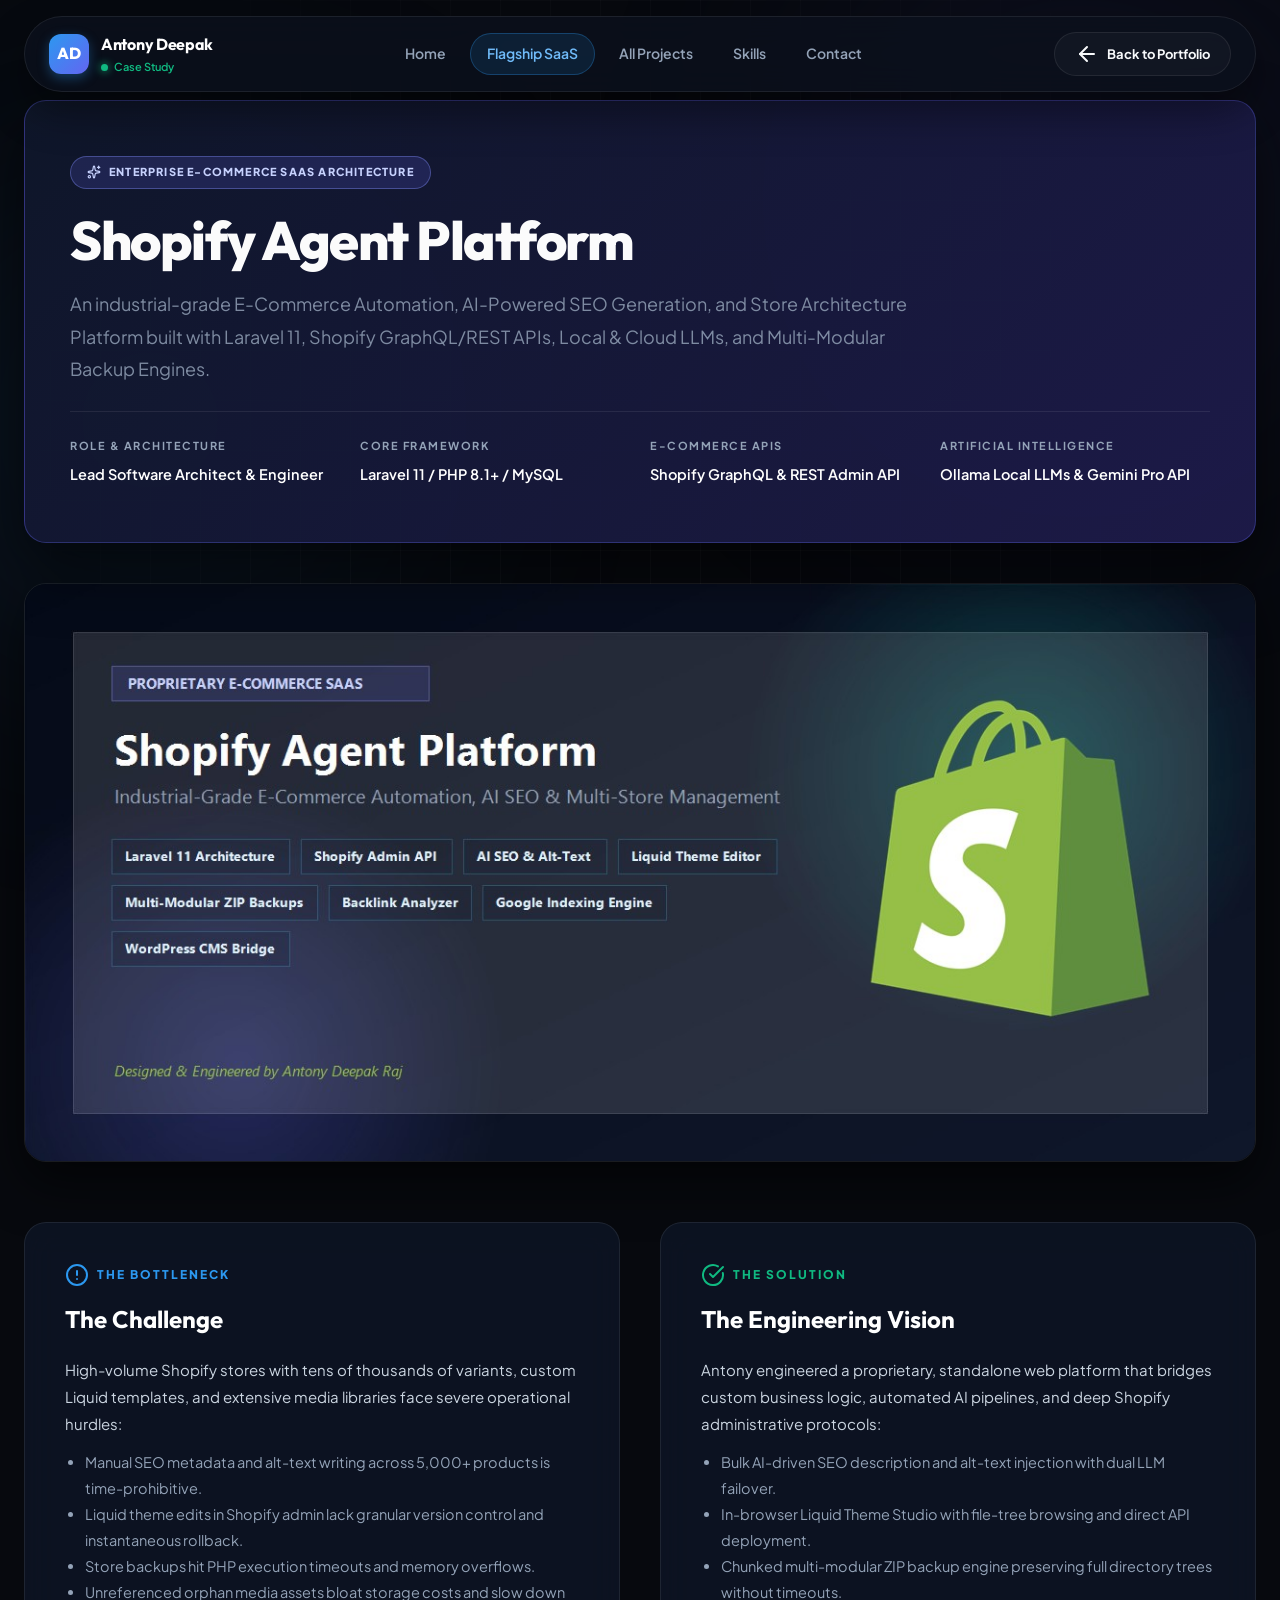
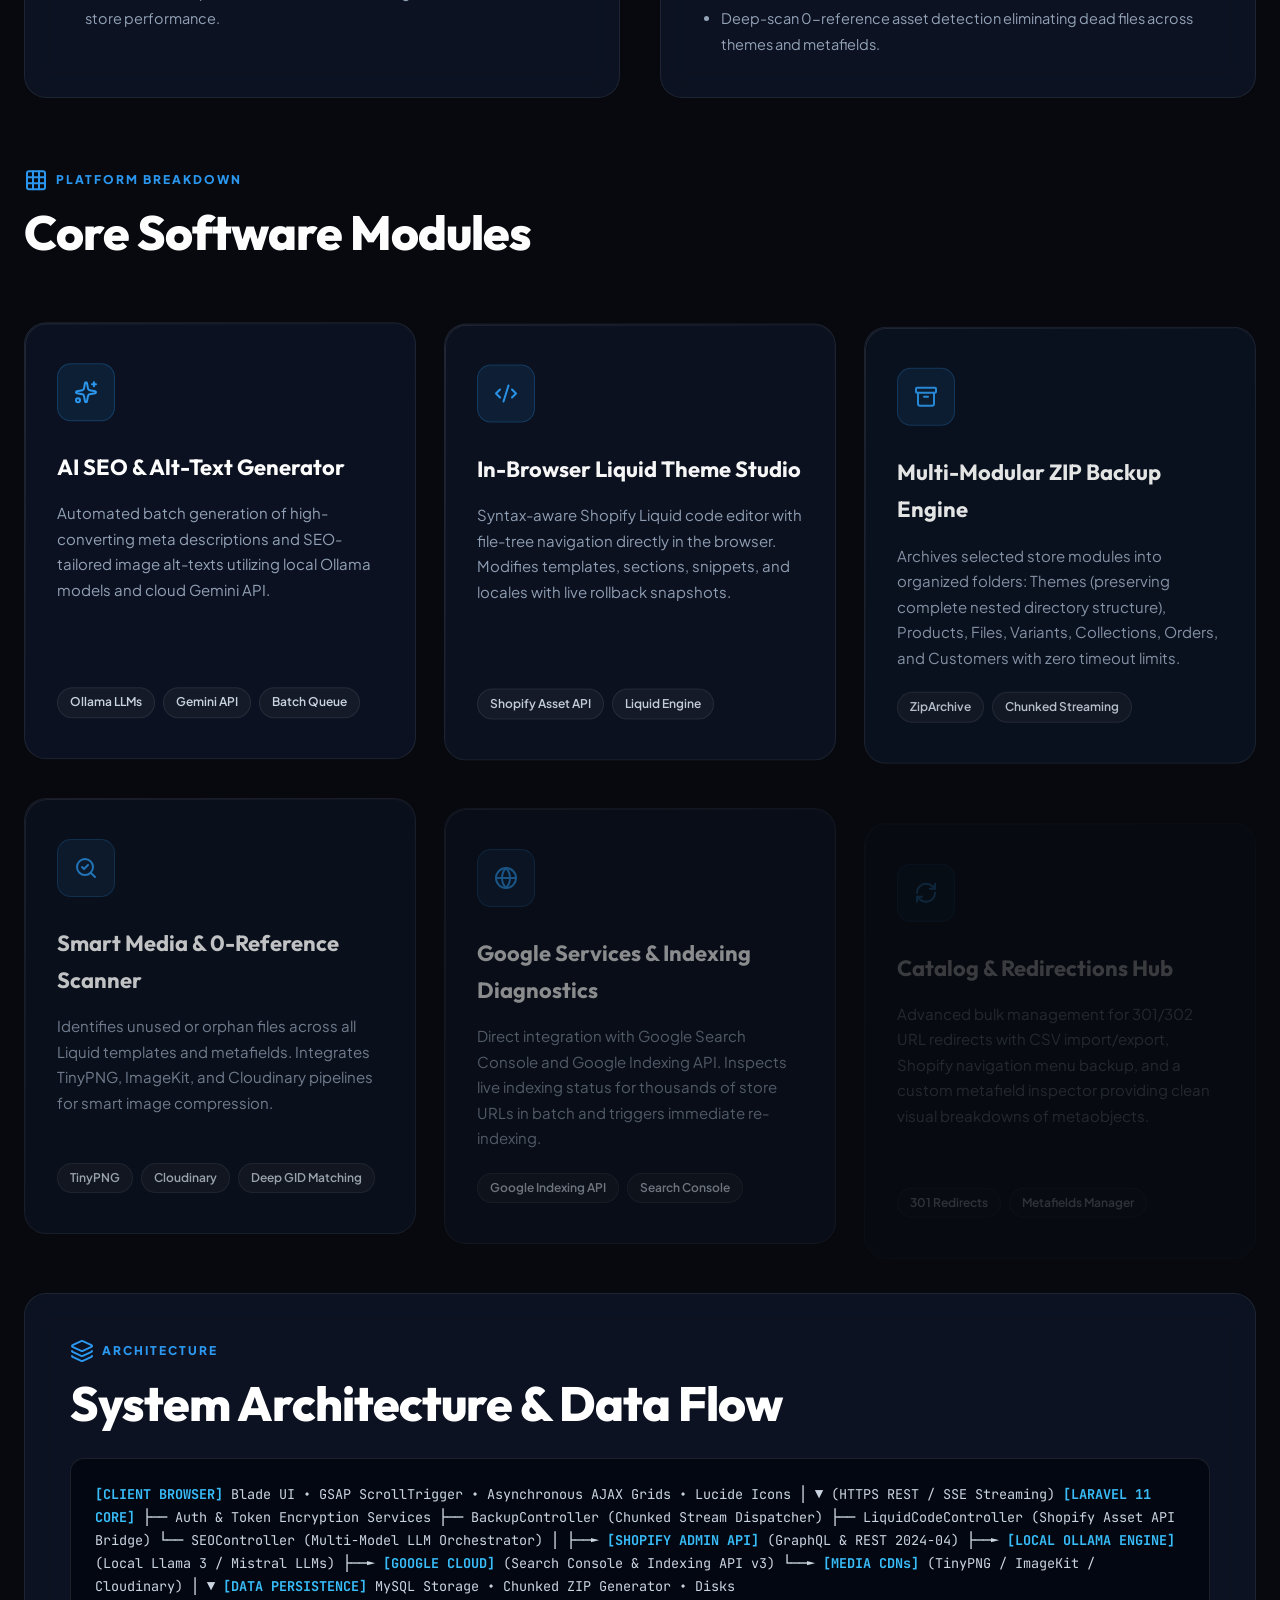
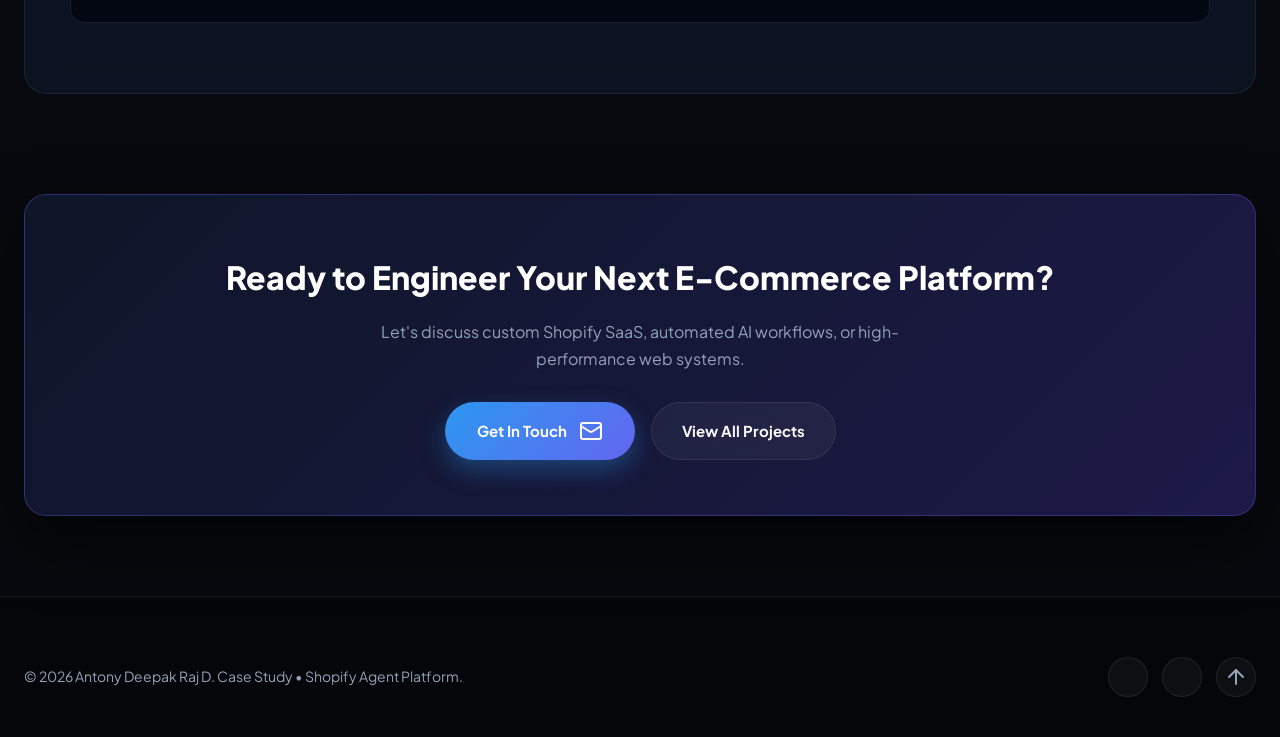
==== commit ccb06bc9: "Complete redesign: modern responsive UI with GSAP, ScrollTrigger, dark glassmorphism, and interactiv" ====
--- a/shopify-software.html
+++ b/shopify-software.html
@@ -1,623 +1,312 @@
-<!DOCTYPE HTML>
+<!DOCTYPE html>
 <html lang="en">
 
 <head>
-	<meta charset="utf-8">
-	<meta http-equiv="X-UA-Compatible" content="IE=edge">
-	<title>Shopify Agent Platform - Custom E-Commerce Software Case Study | Antony Deepak</title>
-	<meta name="viewport" content="width=device-width, initial-scale=1">
-	<meta name="description" content="Proprietary Shopify Automation & Multi-Store Management Platform engineered with Laravel 11, AI SEO, Liquid Theme Studio, and Multi-Modular Backups by Antony Deepak Raj." />
-	<meta name="keywords" content="Shopify Custom Software, Laravel 11, Shopify API, Liquid Studio, E-Commerce Automation, AI SEO, Backlink Extractor, Antony Deepak" />
-	<meta name="author" content="Antony Deepak Raj" />
-
-	<!-- Place favicon.ico and apple-touch-icon.png in the root directory -->
-	<link rel="shortcut icon" href="favicon.ico">
-
-	<link href="https://fonts.googleapis.com/css?family=Quicksand:300,400,500,700" rel="stylesheet">
-	<link href="https://fonts.googleapis.com/css?family=Playfair+Display:400,400i,700" rel="stylesheet">
-
-	<!-- Animate.css -->
-	<link rel="stylesheet" href="css/animate.css">
-	<!-- Icomoon Icon Fonts-->
-	<link rel="stylesheet" href="css/icomoon.css">
-	<!-- Bootstrap  -->
-	<link rel="stylesheet" href="css/bootstrap.css">
-	<!-- Flexslider  -->
-	<link rel="stylesheet" href="css/flexslider.css">
-	<!-- Flaticons  -->
-	<link rel="stylesheet" href="fonts/flaticon/font/flaticon.css">
-	<!-- Owl Carousel -->
-	<link rel="stylesheet" href="css/owl.carousel.min.css">
-	<link rel="stylesheet" href="css/owl.theme.default.min.css">
-	<!-- Theme style  -->
-	<link rel="stylesheet" href="css/style.css">
-
-	<!-- Modernizr JS -->
-	<script src="js/modernizr-2.6.2.min.js"></script>
-
-	<style>
-		/* Custom Case Study Styles */
-		.case-study-hero {
-			background: linear-gradient(135deg, #0b132b 0%, #1c2541 60%, #1e1b4b 100%);
-			padding: 60px 40px;
-			border-radius: 12px;
-			color: #fff;
-			margin-bottom: 40px;
-			position: relative;
-			overflow: hidden;
-			box-shadow: 0 20px 40px rgba(0,0,0,0.25);
-		}
-		.case-study-hero::after {
-			content: '';
-			position: absolute;
-			top: -50%;
-			right: -20%;
-			width: 500px;
-			height: 500px;
-			background: radial-gradient(circle, rgba(44, 152, 240, 0.25) 0%, transparent 70%);
-			border-radius: 50%;
-			pointer-events: none;
-		}
-		.case-badge {
-			display: inline-block;
-			background: rgba(44, 152, 240, 0.2);
-			border: 1px solid rgba(44, 152, 240, 0.5);
-			color: #70bbf9;
-			padding: 6px 14px;
-			font-size: 11px;
-			text-transform: uppercase;
-			letter-spacing: 1.5px;
-			font-weight: 700;
-			border-radius: 20px;
-			margin-bottom: 20px;
-		}
-		.case-study-hero h1 {
-			color: #ffffff;
-			font-size: 38px;
-			font-weight: 700;
-			margin-bottom: 15px;
-			font-family: 'Playfair Display', Georgia, serif;
-		}
-		.case-study-hero p.lead-text {
-			font-size: 18px;
-			color: #cbd5e1;
-			max-width: 850px;
-			line-height: 1.7;
-			margin-bottom: 30px;
-		}
-		.meta-grid {
-			display: grid;
-			grid-template-columns: repeat(auto-fit, minmax(180px, 1fr));
-			gap: 20px;
-			padding-top: 25px;
-			border-top: 1px solid rgba(255, 255, 255, 0.12);
-		}
-		.meta-item span.label {
-			display: block;
-			font-size: 11px;
-			text-transform: uppercase;
-			color: #94a3b8;
-			letter-spacing: 1px;
-			margin-bottom: 4px;
-			font-weight: 600;
-			padding: 0;
-			text-align: left;
-		}
-		.meta-item strong {
-			font-size: 14px;
-			color: #f8fafc;
-			font-weight: 600;
-		}
-		.showcase-banner-img {
-			width: 100%;
-			border-radius: 12px;
-			box-shadow: 0 15px 35px rgba(0,0,0,0.15);
-			margin-bottom: 45px;
-			border: 1px solid #e2e8f0;
-		}
-		.section-tag {
-			color: #2c98f0;
-			text-transform: uppercase;
-			letter-spacing: 2px;
-			font-weight: 700;
-			font-size: 12px;
-			display: block;
-			margin-bottom: 8px;
-		}
-		.feature-box-grid {
-			display: grid;
-			grid-template-columns: repeat(auto-fit, minmax(280px, 1fr));
-			gap: 25px;
-			margin: 30px 0 50px;
-		}
-		.feature-box-card {
-			background: #ffffff;
-			border: 1px solid #e2e8f0;
-			border-radius: 10px;
-			padding: 30px 25px;
-			transition: all 0.3s ease;
-			box-shadow: 0 4px 12px rgba(0,0,0,0.03);
-			position: relative;
-			overflow: hidden;
-		}
-		.feature-box-card:hover {
-			transform: translateY(-5px);
-			border-color: #2c98f0;
-			box-shadow: 0 15px 30px rgba(44, 152, 240, 0.12);
-		}
-		.feature-box-card::before {
-			content: '';
-			position: absolute;
-			top: 0;
-			left: 0;
-			width: 4px;
-			height: 100%;
-			background: #2c98f0;
-			opacity: 0;
-			transition: opacity 0.3s;
-		}
-		.feature-box-card:hover::before {
-			opacity: 1;
-		}
-		.feature-icon-badge {
-			width: 50px;
-			height: 50px;
-			border-radius: 10px;
-			background: #f0f7ff;
-			color: #2c98f0;
-			display: flex;
-			align-items: center;
-			justify-content: center;
-			font-size: 24px;
-			margin-bottom: 20px;
-		}
-		.feature-box-card h4 {
-			font-size: 18px;
-			font-weight: 700;
-			margin-bottom: 12px;
-			color: #1e293b;
-		}
-		.feature-box-card p {
-			color: #64748b;
-			font-size: 14px;
-			line-height: 1.7;
-			margin-bottom: 0;
-		}
-		.tech-pill-list {
-			display: flex;
-			flex-wrap: wrap;
-			gap: 8px;
-			margin-top: 15px;
-		}
-		.tech-pill {
-			background: #f1f5f9;
-			color: #475569;
-			padding: 4px 10px;
-			border-radius: 4px;
-			font-size: 11px;
-			font-weight: 600;
-		}
-		.tech-pill.accent {
-			background: #e0f2fe;
-			color: #0284c7;
-		}
-		.tech-pill.green {
-			background: #f0fdf4;
-			color: #16a34a;
-		}
-		.architecture-diagram {
-			background: #0f172a;
-			color: #e2e8f0;
-			padding: 35px;
-			border-radius: 10px;
-			margin: 35px 0;
-			font-family: monospace;
-			border: 1px solid #1e293b;
-		}
-		.arch-layer {
-			border: 1px dashed rgba(255, 255, 255, 0.2);
-			padding: 18px;
-			margin-bottom: 15px;
-			border-radius: 6px;
-			background: rgba(255, 255, 255, 0.02);
-		}
-		.arch-layer strong {
-			color: #38bdf8;
-			display: block;
-			margin-bottom: 8px;
-			font-size: 13px;
-			text-transform: uppercase;
-			letter-spacing: 1px;
-		}
-		.stat-box {
-			background: #f8fafc;
-			border-left: 4px solid #2c98f0;
-			padding: 25px;
-			border-radius: 0 8px 8px 0;
-			margin-bottom: 25px;
-		}
-		.stat-number {
-			font-size: 32px;
-			font-weight: 700;
-			color: #2c98f0;
-			display: block;
-			font-family: 'Quicksand', sans-serif;
-			line-height: 1;
-			margin-bottom: 5px;
-		}
-		.stat-desc {
-			font-size: 14px;
-			color: #475569;
-			margin-bottom: 0;
-		}
-		.btn-back-portfolio {
-			display: inline-flex;
-			align-items: center;
-			gap: 8px;
-			padding: 12px 26px;
-			background: #2c98f0;
-			color: #fff !important;
-			font-weight: 700;
-			border-radius: 6px;
-			text-transform: uppercase;
-			letter-spacing: 1px;
-			font-size: 13px;
-			transition: all 0.3s;
-		}
-		.btn-back-portfolio:hover {
-			background: #1980d4;
-			transform: translateX(-3px);
-		}
-	</style>
+  <meta charset="utf-8">
+  <meta http-equiv="X-UA-Compatible" content="IE=edge">
+  <title>Shopify Agent Platform - Proprietary SaaS Case Study | Antony Deepak Raj</title>
+  <meta name="viewport" content="width=device-width, initial-scale=1">
+  <meta name="description" content="Technical Case Study: Shopify Agent Platform — An industrial-grade E-Commerce Automation, AI SEO generation, and Liquid Theme Studio platform engineered with Laravel 11 by Antony Deepak Raj." />
+  <meta name="author" content="Antony Deepak Raj" />
+
+  <!-- Favicon -->
+  <link rel="shortcut icon" href="favicon.ico">
+
+  <!-- Modern Fonts -->
+  <link rel="preconnect" href="https://fonts.googleapis.com">
+  <link rel="preconnect" href="https://fonts.gstatic.com" crossorigin>
+  <link href="https://fonts.googleapis.com/css2?family=Outfit:wght@300;400;500;600;700;800;900&family=Plus+Jakarta+Sans:wght@300;400;500;600;700;800&family=JetBrains+Mono:wght@400;500;600&display=swap" rel="stylesheet">
+
+  <!-- Modern Stylesheet -->
+  <link rel="stylesheet" href="css/modern.css">
+
+  <style>
+    .case-hero-card {
+      background: linear-gradient(135deg, rgba(15, 23, 42, 0.95) 0%, rgba(30, 27, 75, 0.95) 100%);
+      border: 1px solid rgba(99, 102, 241, 0.35);
+      border-radius: var(--radius-lg);
+      padding: 55px 45px;
+      margin-top: 100px;
+      margin-bottom: 40px;
+      position: relative;
+      overflow: hidden;
+      box-shadow: 0 25px 60px rgba(0, 0, 0, 0.6);
+    }
+    .case-spec-grid {
+      display: grid;
+      grid-template-columns: repeat(auto-fit, minmax(200px, 1fr));
+      gap: 20px;
+      padding-top: 25px;
+      margin-top: 30px;
+      border-top: 1px solid var(--border-subtle);
+    }
+    .case-spec-item span {
+      display: block;
+      font-size: 11px;
+      text-transform: uppercase;
+      letter-spacing: 1.5px;
+      color: var(--text-muted);
+      font-weight: 700;
+      margin-bottom: 4px;
+    }
+    .case-spec-item strong {
+      color: #fff;
+      font-size: 14.5px;
+      font-weight: 600;
+    }
+    .arch-code-block {
+      background: #030712;
+      border: 1px solid rgba(255, 255, 255, 0.1);
+      border-radius: var(--radius-md);
+      padding: 24px;
+      font-family: var(--font-mono);
+      font-size: 13.5px;
+      color: #cbd5e1;
+      margin: 25px 0;
+      line-height: 1.7;
+      overflow-x: auto;
+    }
+    .arch-code-block strong {
+      color: #38bdf8;
+    }
+  </style>
 </head>
 
 <body>
-	<div id="colorlib-page">
-		<div class="container-wrap">
-			<a href="#" class="js-colorlib-nav-toggle colorlib-nav-toggle" data-toggle="collapse" data-target="#navbar"
-				aria-expanded="false" aria-controls="navbar"><i></i></a>
-			<aside id="colorlib-aside" role="complementary" class="border js-fullheight">
-				<div class="text-center">
-					<div class="author-img" style="background-image: url(images/about.jpg);"></div>
-					<h1 id="colorlib-logo"><a href="index.html">Antony Deepak</a></h1>
-					<span class="position"><a href="index.html">Software Engineer & Shopify Developer</a></span>
-				</div>
-				<nav id="colorlib-main-menu" role="navigation" class="navbar">
-					<div id="navbar" class="collapse">
-						<ul>
-							<li><a href="index.html" class="external">Home</a></li>
-							<li><a href="index.html#about" class="external">About</a></li>
-							<li><a href="index.html#services" class="external">Services</a></li>
-							<li><a href="index.html#skills" class="external">Skills</a></li>
-							<li><a href="index.html#experience" class="external">Experience</a></li>
-							<li class="active"><a href="index.html#work" class="external">Work (Case Study)</a></li>
-							<li><a href="index.html#contact" class="external">Contact</a></li>
-						</ul>
-					</div>
-				</nav>
-
-				<div class="colorlib-footer">
-					<p><small>&copy;
-							Copyright
-							<script>document.write(new Date().getFullYear());</script> Antony Deepak
-						</small></p>
-					<ul>
-						<li><a href="https://linkedin.com/in/antony-deepak-raj" target="_blank"><i class="icon-linkedin2"></i></a></li>
-						<li><a href="index.html#contact"><i class="icon-mail"></i></a></li>
-					</ul>
-				</div>
-			</aside>
-
-			<div id="colorlib-main">
-				<div class="colorlib-narrow-content" style="padding-top: 40px; padding-bottom: 60px;">
-					
-					<!-- Breadcrumb & Back Link -->
-					<div style="margin-bottom: 25px;">
-						<a href="index.html#work" class="btn-back-portfolio">
-							<i class="icon-arrow-left3"></i> Back to Portfolio
-						</a>
-					</div>
-
-					<!-- Hero Card -->
-					<div class="case-study-hero">
-						<span class="case-badge">Proprietary Full-Stack Software</span>
-						<h1>Shopify Agent Platform</h1>
-						<p class="lead-text">
-							An industrial-grade E-Commerce Automation, AI-Powered SEO Generation, and Store Architecture Platform built with Laravel 11, Shopify GraphQL/REST APIs, Local & Cloud LLMs, and Multi-Modular Backup Engines.
-						</p>
-
-						<div class="meta-grid">
-							<div class="meta-item">
-								<span class="label">Role & Architecture</span>
-								<strong>Lead Software Engineer & System Architect</strong>
-							</div>
-							<div class="meta-item">
-								<span class="label">Core Framework</span>
-								<strong>Laravel 11 / PHP 8.1+ / MySQL</strong>
-							</div>
-							<div class="meta-item">
-								<span class="label">E-Commerce & Cloud APIs</span>
-								<strong>Shopify GraphQL/REST, Google Cloud, TinyPNG, Cloudinary</strong>
-							</div>
-							<div class="meta-item">
-								<span class="label">Artificial Intelligence</span>
-								<strong>Ollama Local LLMs & Gemini AI Integration</strong>
-							</div>
-						</div>
-					</div>
-
-					<!-- Showcase Image -->
-					<img src="images/shopify-project.jpg" alt="Shopify Agent Platform Banner" class="showcase-banner-img img-responsive">
-
-					<!-- Executive Summary & Problem -->
-					<div class="row" style="margin-bottom: 40px;">
-						<div class="col-md-12">
-							<span class="section-tag">Executive Summary</span>
-							<h2 class="colorlib-heading" style="margin-bottom: 20px;">The Challenge & Vision</h2>
-							<p style="font-size: 16px; line-height: 1.8; color: #334155;">
-								Managing high-volume Shopify stores with tens of thousands of variants, custom Liquid themes, and heavy media assets creates severe operational bottlenecks. Manual SEO optimization (such as writing descriptive alt-texts and meta-tags for 5,000+ items) is time-prohibitive. Store theme edits made directly in Shopify lack granular version control and instantaneous rollback, while storage costs balloon from unreferenced duplicate assets.
-							</p>
-							<p style="font-size: 16px; line-height: 1.8; color: #334155;">
-								To solve these operational hurdles, I engineered <strong>Shopify Agent</strong>—a proprietary, standalone web platform that bridges custom business logic, automated AI pipelines, and deep Shopify administrative protocols to give merchants complete autonomy over their stores.
-							</p>
-						</div>
-					</div>
-
-					<!-- Metrics / Impact -->
-					<div class="row" style="margin-bottom: 45px;">
-						<div class="col-md-4">
-							<div class="stat-box">
-								<span class="stat-number">85%</span>
-								<p class="stat-desc">Reduction in catalog SEO maintenance and metadata generation time through batch AI automation.</p>
-							</div>
-						</div>
-						<div class="col-md-4">
-							<div class="stat-box" style="border-left-color: #10b981;">
-								<span class="stat-number" style="color: #10b981;">100%</span>
-								<p class="stat-desc">Automated backup redundancy across Themes, Collections, Products, Variants, Files, Customers, and Orders.</p>
-							</div>
-						</div>
-						<div class="col-md-4">
-							<div class="stat-box" style="border-left-color: #6366f1;">
-								<span class="stat-number" style="color: #6366f1;">0-Ref</span>
-								<p class="stat-desc">Deep-scan asset detection eliminating dead files and duplicate media across all active Shopify theme files.</p>
-							</div>
-						</div>
-					</div>
-
-					<!-- Core Architectural Modules -->
-					<div class="row">
-						<div class="col-md-12">
-							<span class="section-tag">Platform Capabilities</span>
-							<h2 class="colorlib-heading" style="margin-bottom: 15px;">Core Software Modules</h2>
-							<p style="color: #64748b; font-size: 15px; margin-bottom: 25px;">
-								Built with a modular service-oriented architecture in Laravel 11, the platform encompasses dedicated micro-workflows tailored to store operations:
-							</p>
-						</div>
-					</div>
-
-					<div class="feature-box-grid">
-						<!-- Module 1 -->
-						<div class="feature-box-card">
-							<div class="feature-icon-badge"><i class="icon-bulb"></i></div>
-							<h4>AI SEO Overdrive & Alt-Text Generator</h4>
-							<p>Automated batch generation of high-converting meta descriptions and SEO-tailored image alt-texts utilizing local Ollama models and cloud Gemini API. Eliminates repetitive manual copywriting across vast store catalogs.</p>
-							<div class="tech-pill-list">
-								<span class="tech-pill accent">Ollama LLM</span>
-								<span class="tech-pill accent">Gemini AI</span>
-								<span class="tech-pill">Batch Worker</span>
-							</div>
-						</div>
-
-						<!-- Module 2 -->
-						<div class="feature-box-card">
-							<div class="feature-icon-badge"><i class="icon-code"></i></div>
-							<h4>In-Browser Liquid Theme Studio</h4>
-							<p>Full-fledged syntax-aware Shopify Liquid code editor with file-tree navigation directly in the browser. Allows developers to modify templates, sections, snippets, and locales with live staging validation and snapshot rollback.</p>
-							<div class="tech-pill-list">
-								<span class="tech-pill green">Shopify Asset API</span>
-								<span class="tech-pill">Liquid Engine</span>
-								<span class="tech-pill">Code Editor</span>
-							</div>
-						</div>
-
-						<!-- Module 3 -->
-						<div class="feature-box-card">
-							<div class="feature-icon-badge"><i class="icon-layers2"></i></div>
-							<h4>Multi-Modular ZIP Backup Engine</h4>
-							<p>An enterprise-grade backup system that archives selected store modules into categorized folders: Themes (preserving complete nested directory structure), Products, Files, Variants, Collections, Orders, and Customers with zero timeout limits.</p>
-							<div class="tech-pill-list">
-								<span class="tech-pill green">ZipArchive</span>
-								<span class="tech-pill">Chunked Streaming</span>
-								<span class="tech-pill">Multi-Folder Format</span>
-							</div>
-						</div>
-
-						<!-- Module 4 -->
-						<div class="feature-box-card">
-							<div class="feature-icon-badge"><i class="icon-eye"></i></div>
-							<h4>Smart Media & 0-Reference Scanner</h4>
-							<p>Deep-scan engine identifying unused or orphan files across all Liquid templates and metafields. Integrates TinyPNG, ImageKit, and Cloudinary pipelines for smart image compression and webp conversion.</p>
-							<div class="tech-pill-list">
-								<span class="tech-pill accent">TinyPNG API</span>
-								<span class="tech-pill">Cloudinary</span>
-								<span class="tech-pill">Deep GID Matching</span>
-							</div>
-						</div>
-
-						<!-- Module 5 -->
-						<div class="feature-box-card">
-							<div class="feature-icon-badge"><i class="icon-globe-outline"></i></div>
-							<h4>Google Services & Indexing Diagnostics</h4>
-							<p>Direct integration with Google Search Console and Google Indexing API. Merchants can inspect live indexing status for thousands of store URLs in batch, identify crawl issues, and trigger immediate re-indexing.</p>
-							<div class="tech-pill-list">
-								<span class="tech-pill">Google Indexing API</span>
-								<span class="tech-pill">Search Console</span>
-								<span class="tech-pill green">Real-Time Audit</span>
-							</div>
-						</div>
-
-						<!-- Module 6 -->
-						<div class="feature-box-card">
-							<div class="feature-icon-badge"><i class="icon-search"></i></div>
-							<h4>Backlink Extractor & Deep Analyzer</h4>
-							<p>Automated backlink intelligence module that parses domain referring pages, identifies anchor profiles, detects broken referral links, and generates actionable competitive backlink audits.</p>
-							<div class="tech-pill-list">
-								<span class="tech-pill accent">Web Scraping</span>
-								<span class="tech-pill">Anchor Parsing</span>
-								<span class="tech-pill">Excel/CSV Export</span>
-							</div>
-						</div>
-
-						<!-- Module 7 -->
-						<div class="feature-box-card">
-							<div class="feature-icon-badge"><i class="icon-data"></i></div>
-							<h4>Catalog, Redirection & Metafields Hub</h4>
-							<p>Advanced bulk management for 301/302 URL redirects with CSV import/export, Shopify navigation menu backup, and a custom metafield inspector providing clean visual breakdowns of metaobjects.</p>
-							<div class="tech-pill-list">
-								<span class="tech-pill green">301 Redirections</span>
-								<span class="tech-pill">Metafields Manager</span>
-								<span class="tech-pill">Menu Exporter</span>
-							</div>
-						</div>
-
-						<!-- Module 8 -->
-						<div class="feature-box-card">
-							<div class="feature-icon-badge"><i class="icon-phone3"></i></div>
-							<h4>WordPress Multi-Site Sync Bridge</h4>
-							<p>A dual-portal architecture featuring parallel management for WordPress environments, enabling synchronized media libraries, core security hardening, and database optimization alongside Shopify.</p>
-							<div class="tech-pill-list">
-								<span class="tech-pill">WordPress Bridge</span>
-								<span class="tech-pill">Media Sync</span>
-								<span class="tech-pill">Security Tuning</span>
-							</div>
-						</div>
-					</div>
-
-					<!-- Technical Architecture Overview -->
-					<div class="row" style="margin-top: 30px;">
-						<div class="col-md-12">
-							<span class="section-tag">System Design</span>
-							<h2 class="colorlib-heading" style="margin-bottom: 20px;">Architecture & Data Flow</h2>
-							<p style="font-size: 15px; color: #475569; line-height: 1.8;">
-								The application is engineered around clean architectural separation, ensuring high availability, zero memory leaks during heavy file compression, and secure token isolation:
-							</p>
-
-							<div class="architecture-diagram">
-								<div class="arch-layer">
-									<strong>Presentation Layer (Frontend UI)</strong>
-									Blade Templating Engine • Tailwind / Bootstrap Responsive UI • GSAP Animations • AJAX Async Grids • Lucide Icons
-								</div>
-								<div class="arch-layer">
-									<strong>Application Core (Laravel 11)</strong>
-									Auth & Middleware • Route Security & Rate Limiting • BackupController & Stream Dispatchers • Artisan Queue Workers
-								</div>
-								<div class="arch-layer">
-									<strong>External Integration & AI Layer</strong>
-									Shopify Admin REST & GraphQL APIs • Local Ollama LLM Service • Google Gemini Pro API • Google Indexing API • TinyPNG / ImageKit / Cloudinary APIs
-								</div>
-								<div class="arch-layer" style="margin-bottom: 0;">
-									<strong>Storage & Persistence</strong>
-									MySQL Database • Encrypted Environment Settings • Storage Disk Chunks • Organized ZIP Archive Generator
-								</div>
-							</div>
-						</div>
-					</div>
-
-					<!-- Engineering Highlights / Overcoming Hurdles -->
-					<div class="row" style="margin-top: 40px; margin-bottom: 60px;">
-						<div class="col-md-12">
-							<span class="section-tag">Technical Engineering</span>
-							<h2 class="colorlib-heading" style="margin-bottom: 20px;">Key Engineering Milestones</h2>
-							
-							<div class="panel-group" id="accordion" role="tablist" aria-multiselectable="true">
-								<div class="panel panel-default" style="border-radius: 8px; margin-bottom: 15px; border-color: #e2e8f0;">
-									<div class="panel-heading" role="tab" id="headingOne" style="background: #f8fafc; border-radius: 8px;">
-										<h4 class="panel-title">
-											<a role="button" data-toggle="collapse" href="#collapseOne" aria-expanded="true" aria-controls="collapseOne" style="color: #1e293b; font-weight: 700; text-decoration: none;">
-												1. Solving PHP Timeout & Memory Overflows on Enterprise Backups
-											</a>
-										</h4>
-									</div>
-									<div id="collapseOne" class="panel-collapse collapse in" role="tabpanel" aria-labelledby="headingOne">
-										<div class="panel-body" style="color: #475569; line-height: 1.8;">
-											Generating comprehensive multi-gigabyte ZIP archives with thousands of theme liquid files and high-res media caused execution timeouts in standard environments. I re-architected the backup pipeline into chunked streaming jobs that create dedicated folders per backup type (<code>Themes/</code>, <code>Files/</code>, <code>Products/</code>, <code>Customers/</code>) directly into memory-monitored temporary staging before performing a single-pass ZipArchive compression with real-time SSE progress reporting.
-										</div>
-									</div>
-								</div>
-
-								<div class="panel panel-default" style="border-radius: 8px; margin-bottom: 15px; border-color: #e2e8f0;">
-									<div class="panel-heading" role="tab" id="headingTwo" style="background: #f8fafc; border-radius: 8px;">
-										<h4 class="panel-title">
-											<a class="collapsed" role="button" data-toggle="collapse" href="#collapseTwo" aria-expanded="false" aria-controls="collapseTwo" style="color: #1e293b; font-weight: 700; text-decoration: none;">
-												2. High-Accuracy 0-Reference Scan Across Dynamic Themes
-											</a>
-										</h4>
-									</div>
-									<div id="collapseTwo" class="panel-collapse collapse" role="tabpanel" aria-labelledby="headingTwo">
-										<div class="panel-body" style="color: #475569; line-height: 1.8;">
-											Shopify assets can be referenced either by raw filename, CDN URL, or GraphQL Global ID (GID) within schema settings and custom metafields. I engineered a cross-referencing regex and GID parser that checks all theme assets, metaobjects, and collections simultaneously, eliminating false-positive "0 reference" reports and allowing merchants to safely prune gigabytes of orphaned images.
-										</div>
-									</div>
-								</div>
-
-								<div class="panel panel-default" style="border-radius: 8px; border-color: #e2e8f0;">
-									<div class="panel-heading" role="tab" id="headingThree" style="background: #f8fafc; border-radius: 8px;">
-										<h4 class="panel-title">
-											<a class="collapsed" role="button" data-toggle="collapse" href="#collapseThree" aria-expanded="false" aria-controls="collapseThree" style="color: #1e293b; font-weight: 700; text-decoration: none;">
-												3. Multi-Model AI SEO Orchestration with Graceful Fallbacks
-											</a>
-										</h4>
-									</div>
-									<div id="collapseThree" class="panel-collapse collapse" role="tabpanel" aria-labelledby="headingThree">
-										<div class="panel-body" style="color: #475569; line-height: 1.8;">
-											To avoid dependency on a single AI provider and protect merchants from rate limits, I implemented a flexible dual-engine LLM pipeline. The system can run entirely locally through Ollama (e.g. Llama 3, Mistral) for privacy and zero API costs, or seamlessly switch to Gemini Pro for high-context marketing copy with automated retry handling.
-										</div>
-									</div>
-								</div>
-							</div>
-						</div>
-					</div>
-
-					<!-- Bottom CTA -->
-					<div class="case-study-hero" style="text-align: center; margin-top: 20px;">
-						<h2 style="color: #fff; font-size: 32px; font-weight: 700; margin-bottom: 15px;">Interested in Custom E-Commerce & Shopify Engineering?</h2>
-						<p style="color: #cbd5e1; max-width: 650px; margin: 0 auto 30px; font-size: 16px;">
-							Whether you need high-performance Shopify apps, custom SaaS platforms, or automated AI pipelines for your store, let's build something exceptional together.
-						</p>
-						<div>
-							<a href="index.html#contact" class="btn btn-primary" style="background: #2c98f0; border: none; padding: 14px 32px; font-size: 14px; text-transform: uppercase; letter-spacing: 1px; font-weight: 700; border-radius: 6px;">
-								Get In Touch <i class="icon-mail"></i>
-							</a>
-							<a href="index.html#work" class="btn btn-primary" style="background: transparent; border: 1px solid rgba(255,255,255,0.4); padding: 14px 32px; font-size: 14px; text-transform: uppercase; letter-spacing: 1px; font-weight: 700; border-radius: 6px; margin-left: 15px; color: #fff;">
-								View All Projects
-							</a>
-						</div>
-					</div>
-
-				</div><!-- end:colorlib-narrow-content -->
-			</div><!-- end:colorlib-main -->
-		</div><!-- end:container-wrap -->
-	</div><!-- end:colorlib-page -->
-
-	<!-- jQuery -->
-	<script src="js/jquery.min.js"></script>
-	<!-- jQuery Easing -->
-	<script src="js/jquery.easing.1.3.js"></script>
-	<!-- Bootstrap -->
-	<script src="js/bootstrap.min.js"></script>
-	<!-- Waypoints -->
-	<script src="js/jquery.waypoints.min.js"></script>
-	<!-- Flexslider -->
-	<script src="js/jquery.flexslider-min.js"></script>
-	<!-- Owl carousel -->
-	<script src="js/owl.carousel.min.js"></script>
-	<!-- Counters -->
-	<script src="js/jquery.countTo.js"></script>
-
-	<!-- MAIN JS -->
-	<script src="js/main.js"></script>
-
+  <!-- Ambient Glows -->
+  <div class="ambient-glow ambient-glow-1"></div>
+  <div class="ambient-glow ambient-glow-2"></div>
+  <div class="bg-grid-pattern"></div>
+
+  <!-- Navigation -->
+  <header class="site-navbar">
+    <div class="navbar-inner">
+      <a href="index.html#home" class="site-brand">
+        <div class="brand-monogram">AD</div>
+        <div class="brand-text">
+          <span class="brand-name">Antony Deepak</span>
+          <span class="brand-status"><span class="status-dot"></span> Case Study</span>
+        </div>
+      </a>
+
+      <ul class="nav-links-desktop">
+        <li class="nav-link-item"><a href="index.html#home">Home</a></li>
+        <li class="nav-link-item"><a href="index.html#flagship" class="highlight">Flagship SaaS</a></li>
+        <li class="nav-link-item"><a href="index.html#projects">All Projects</a></li>
+        <li class="nav-link-item"><a href="index.html#skills">Skills</a></li>
+        <li class="nav-link-item"><a href="index.html#contact">Contact</a></li>
+      </ul>
+
+      <div class="nav-actions">
+        <a href="index.html#projects" class="btn-nav-action btn-nav-outline">
+          <i data-lucide="arrow-left"></i> Back to Portfolio
+        </a>
+      </div>
+    </div>
+  </header>
+
+  <main class="main-wrapper">
+    <!-- Hero Showcase Header -->
+    <div class="case-hero-card">
+      <span class="flagship-badge">
+        <i data-lucide="sparkles" style="width: 14px; height: 14px;"></i> Enterprise E-Commerce SaaS Architecture
+      </span>
+      <h1 class="hero-title" style="margin-bottom: 15px; font-size: clamp(32px, 4.5vw, 54px);">
+        Shopify Agent Platform
+      </h1>
+      <p class="hero-description" style="max-width: 850px; margin-bottom: 0;">
+        An industrial-grade E-Commerce Automation, AI-Powered SEO Generation, and Store Architecture Platform built with Laravel 11, Shopify GraphQL/REST APIs, Local & Cloud LLMs, and Multi-Modular Backup Engines.
+      </p>
+
+      <div class="case-spec-grid">
+        <div class="case-spec-item">
+          <span>Role & Architecture</span>
+          <strong>Lead Software Architect & Engineer</strong>
+        </div>
+        <div class="case-spec-item">
+          <span>Core Framework</span>
+          <strong>Laravel 11 / PHP 8.1+ / MySQL</strong>
+        </div>
+        <div class="case-spec-item">
+          <span>E-Commerce APIs</span>
+          <strong>Shopify GraphQL & REST Admin API</strong>
+        </div>
+        <div class="case-spec-item">
+          <span>Artificial Intelligence</span>
+          <strong>Ollama Local LLMs & Gemini Pro API</strong>
+        </div>
+      </div>
+    </div>
+
+    <!-- Featured Showcase Image -->
+    <div style="border-radius: var(--radius-lg); overflow: hidden; border: 1px solid var(--border-subtle); box-shadow: 0 20px 50px rgba(0,0,0,0.6); margin-bottom: 60px;">
+      <img src="images/shopify-project.jpg" alt="Shopify Agent Platform Banner" style="width: 100%; height: auto; display: block;">
+    </div>
+
+    <!-- The Problem & Solution -->
+    <div style="display: grid; grid-template-columns: 1fr 1fr; gap: 40px; margin-bottom: 70px;">
+      <div style="background: var(--bg-card); border: 1px solid var(--border-subtle); border-radius: var(--radius-lg); padding: 40px; backdrop-filter: var(--glass-blur);">
+        <span class="section-eyebrow"><i data-lucide="alert-circle"></i> The Bottleneck</span>
+        <h3 style="font-family: var(--font-heading); font-size: 24px; color: #fff; margin-bottom: 16px;">The Challenge</h3>
+        <p style="color: var(--text-sub); line-height: 1.8; font-size: 15px; margin-bottom: 12px;">
+          High-volume Shopify stores with tens of thousands of variants, custom Liquid templates, and extensive media libraries face severe operational hurdles:
+        </p>
+        <ul style="color: var(--text-muted); font-size: 14.5px; line-height: 1.8; padding-left: 20px;">
+          <li>Manual SEO metadata and alt-text writing across 5,000+ products is time-prohibitive.</li>
+          <li>Liquid theme edits in Shopify admin lack granular version control and instantaneous rollback.</li>
+          <li>Store backups hit PHP execution timeouts and memory overflows.</li>
+          <li>Unreferenced orphan media assets bloat storage costs and slow down store performance.</li>
+        </ul>
+      </div>
+
+      <div style="background: var(--bg-card); border: 1px solid var(--border-subtle); border-radius: var(--radius-lg); padding: 40px; backdrop-filter: var(--glass-blur);">
+        <span class="section-eyebrow" style="color: var(--accent-emerald);"><i data-lucide="check-circle"></i> The Solution</span>
+        <h3 style="font-family: var(--font-heading); font-size: 24px; color: #fff; margin-bottom: 16px;">The Engineering Vision</h3>
+        <p style="color: var(--text-sub); line-height: 1.8; font-size: 15px; margin-bottom: 12px;">
+          Antony engineered a proprietary, standalone web platform that bridges custom business logic, automated AI pipelines, and deep Shopify administrative protocols:
+        </p>
+        <ul style="color: var(--text-muted); font-size: 14.5px; line-height: 1.8; padding-left: 20px;">
+          <li>Bulk AI-driven SEO description and alt-text injection with dual LLM failover.</li>
+          <li>In-browser Liquid Theme Studio with file-tree browsing and direct API deployment.</li>
+          <li>Chunked multi-modular ZIP backup engine preserving full directory trees without timeouts.</li>
+          <li>Deep-scan 0-reference asset detection eliminating dead files across themes and metafields.</li>
+        </ul>
+      </div>
+    </div>
+
+    <!-- Core Modules Grid -->
+    <div class="section-head">
+      <span class="section-eyebrow"><i data-lucide="grid"></i> Platform Breakdown</span>
+      <h2 class="section-title">Core Software Modules</h2>
+    </div>
+
+    <div class="services-grid" style="margin-bottom: 70px;">
+      <div class="service-card">
+        <div class="service-icon-box"><i data-lucide="sparkles"></i></div>
+        <h3>AI SEO & Alt-Text Generator</h3>
+        <p>Automated batch generation of high-converting meta descriptions and SEO-tailored image alt-texts utilizing local Ollama models and cloud Gemini API.</p>
+        <div class="service-tech-tags">
+          <span class="service-tag">Ollama LLMs</span>
+          <span class="service-tag">Gemini API</span>
+          <span class="service-tag">Batch Queue</span>
+        </div>
+      </div>
+
+      <div class="service-card">
+        <div class="service-icon-box"><i data-lucide="code-2"></i></div>
+        <h3>In-Browser Liquid Theme Studio</h3>
+        <p>Syntax-aware Shopify Liquid code editor with file-tree navigation directly in the browser. Modifies templates, sections, snippets, and locales with live rollback snapshots.</p>
+        <div class="service-tech-tags">
+          <span class="service-tag">Shopify Asset API</span>
+          <span class="service-tag">Liquid Engine</span>
+        </div>
+      </div>
+
+      <div class="service-card">
+        <div class="service-icon-box"><i data-lucide="archive"></i></div>
+        <h3>Multi-Modular ZIP Backup Engine</h3>
+        <p>Archives selected store modules into organized folders: Themes (preserving complete nested directory structure), Products, Files, Variants, Collections, Orders, and Customers with zero timeout limits.</p>
+        <div class="service-tech-tags">
+          <span class="service-tag">ZipArchive</span>
+          <span class="service-tag">Chunked Streaming</span>
+        </div>
+      </div>
+
+      <div class="service-card">
+        <div class="service-icon-box"><i data-lucide="search-check"></i></div>
+        <h3>Smart Media & 0-Reference Scanner</h3>
+        <p>Identifies unused or orphan files across all Liquid templates and metafields. Integrates TinyPNG, ImageKit, and Cloudinary pipelines for smart image compression.</p>
+        <div class="service-tech-tags">
+          <span class="service-tag">TinyPNG</span>
+          <span class="service-tag">Cloudinary</span>
+          <span class="service-tag">Deep GID Matching</span>
+        </div>
+      </div>
+
+      <div class="service-card">
+        <div class="service-icon-box"><i data-lucide="globe"></i></div>
+        <h3>Google Services & Indexing Diagnostics</h3>
+        <p>Direct integration with Google Search Console and Google Indexing API. Inspects live indexing status for thousands of store URLs in batch and triggers immediate re-indexing.</p>
+        <div class="service-tech-tags">
+          <span class="service-tag">Google Indexing API</span>
+          <span class="service-tag">Search Console</span>
+        </div>
+      </div>
+
+      <div class="service-card">
+        <div class="service-icon-box"><i data-lucide="refresh-cw"></i></div>
+        <h3>Catalog & Redirections Hub</h3>
+        <p>Advanced bulk management for 301/302 URL redirects with CSV import/export, Shopify navigation menu backup, and a custom metafield inspector providing clean visual breakdowns of metaobjects.</p>
+        <div class="service-tech-tags">
+          <span class="service-tag">301 Redirects</span>
+          <span class="service-tag">Metafields Manager</span>
+        </div>
+      </div>
+    </div>
+
+    <!-- Technical Architecture Diagram -->
+    <div style="background: var(--bg-card); border: 1px solid var(--border-subtle); border-radius: var(--radius-lg); padding: 45px; backdrop-filter: var(--glass-blur); margin-bottom: 70px;">
+      <span class="section-eyebrow"><i data-lucide="layers"></i> Architecture</span>
+      <h2 class="section-title">System Architecture & Data Flow</h2>
+
+      <div class="arch-code-block">
+<strong>[CLIENT BROWSER]</strong> Blade UI • GSAP ScrollTrigger • Asynchronous AJAX Grids • Lucide Icons
+       │
+       ▼ (HTTPS REST / SSE Streaming)
+<strong>[LARAVEL 11 CORE]</strong>
+  ├── Auth & Token Encryption Services
+  ├── BackupController (Chunked Stream Dispatcher)
+  ├── LiquidCodeController (Shopify Asset API Bridge)
+  └── SEOController (Multi-Model LLM Orchestrator)
+       │
+       ├──► <strong>[SHOPIFY ADMIN API]</strong> (GraphQL & REST 2024-04)
+       ├──► <strong>[LOCAL OLLAMA ENGINE]</strong> (Local Llama 3 / Mistral LLMs)
+       ├──► <strong>[GOOGLE CLOUD]</strong> (Search Console & Indexing API v3)
+       └──► <strong>[MEDIA CDNs]</strong> (TinyPNG / ImageKit / Cloudinary)
+       │
+       ▼
+<strong>[DATA PERSISTENCE]</strong> MySQL Storage • Chunked ZIP Generator • Disks
+      </div>
+    </div>
+
+    <!-- Bottom CTA Card -->
+    <div class="case-hero-card" style="text-align: center; margin-bottom: 80px;">
+      <h2 style="color: #fff; font-size: 32px; font-weight: 800; margin-bottom: 14px;">Ready to Engineer Your Next E-Commerce Platform?</h2>
+      <p style="color: var(--text-muted); max-width: 600px; margin: 0 auto 30px; font-size: 16px;">
+        Let's discuss custom Shopify SaaS, automated AI workflows, or high-performance web systems.
+      </p>
+      <div style="display: flex; gap: 16px; justify-content: center; flex-wrap: wrap;">
+        <a href="index.html#contact" class="btn-primary-glow btn">
+          Get In Touch <i data-lucide="mail"></i>
+        </a>
+        <a href="index.html#projects" class="btn-secondary-glass btn">
+          View All Projects
+        </a>
+      </div>
+    </div>
+  </main>
+
+  <!-- Footer -->
+  <footer class="site-footer">
+    <div class="main-wrapper">
+      <div class="footer-inner">
+        <div class="footer-copyright">
+          &copy; <script>document.write(new Date().getFullYear());</script> Antony Deepak Raj D. Case Study • Shopify Agent Platform.
+        </div>
+        <div class="footer-social-links">
+          <a href="https://www.linkedin.com/in/antony-deepak-raj" target="_blank" class="footer-social-link"><i data-lucide="linkedin"></i></a>
+          <a href="https://github.com/Xx-Antony-xX" target="_blank" class="footer-social-link"><i data-lucide="github"></i></a>
+          <a href="index.html#home" class="footer-social-link"><i data-lucide="arrow-up"></i></a>
+        </div>
+      </div>
+    </div>
+  </footer>
+
+  <!-- Scripts -->
+  <script src="js/gsap.min.js"></script>
+  <script src="js/ScrollTrigger.min.js"></script>
+  <script src="js/lucide.min.js"></script>
+  <script src="js/animations.js"></script>
 </body>
 
 </html>
--- a/css/modern.css
+++ b/css/modern.css
@@ -0,0 +1,1423 @@
+/* ==========================================================================
+   ANTONY DEEPAK - ULTRA-MODERN PORTFOLIO STYLESHEET
+   Design: High-Tech Glassmorphism, Deep Obsidian Dark Mode & Vibrant Accents
+   ========================================================================== */
+
+@import url('https://fonts.googleapis.com/css2?family=Outfit:wght@300;400;500;600;700;800;900&family=Plus+Jakarta+Sans:wght@300;400;500;600;700;800&family=JetBrains+Mono:wght@400;500;600&display=swap');
+
+:root {
+  /* Color Palette */
+  --bg-dark: #07090e;
+  --bg-card: rgba(15, 23, 42, 0.7);
+  --bg-card-hover: rgba(30, 41, 69, 0.85);
+  --bg-surface: #0c111d;
+  --bg-elevated: #111827;
+
+  /* Brand Accents */
+  --primary: #2c98f0;
+  --primary-glow: rgba(44, 152, 240, 0.35);
+  --accent-indigo: #6366f1;
+  --accent-cyan: #06b6d4;
+  --accent-emerald: #10b981;
+  --accent-shopify: #96bf48;
+
+  /* Typography */
+  --font-heading: 'Outfit', sans-serif;
+  --font-body: 'Plus Jakarta Sans', sans-serif;
+  --font-mono: 'JetBrains Mono', monospace;
+
+  /* Text Colors */
+  --text-main: #f8fafc;
+  --text-muted: #94a3b8;
+  --text-sub: #cbd5e1;
+
+  /* Borders & Glass */
+  --border-subtle: rgba(255, 255, 255, 0.08);
+  --border-hover: rgba(44, 152, 240, 0.45);
+  --glass-blur: blur(16px);
+  --radius-sm: 8px;
+  --radius-md: 14px;
+  --radius-lg: 22px;
+  --radius-full: 9999px;
+
+  /* Shadows */
+  --shadow-card: 0 10px 30px -10px rgba(0, 0, 0, 0.5);
+  --shadow-glow: 0 0 35px -5px rgba(44, 152, 240, 0.25);
+  --shadow-neon: 0 0 25px rgba(99, 102, 241, 0.3);
+}
+
+/* Base & Reset */
+*, *::before, *::after {
+  box-sizing: border-box;
+  margin: 0;
+  padding: 0;
+}
+
+html {
+  scroll-behavior: smooth;
+  font-size: 16px;
+  background-color: var(--bg-dark);
+  color: var(--text-main);
+  overflow-x: hidden;
+}
+
+body {
+  font-family: var(--font-body);
+  background-color: var(--bg-dark);
+  color: var(--text-sub);
+  line-height: 1.7;
+  overflow-x: hidden;
+  -webkit-font-smoothing: antialiased;
+  -moz-osx-font-smoothing: grayscale;
+  position: relative;
+}
+
+/* Custom Scrollbar */
+::-webkit-scrollbar {
+  width: 10px;
+}
+::-webkit-scrollbar-track {
+  background: var(--bg-dark);
+}
+::-webkit-scrollbar-thumb {
+  background: #1e293b;
+  border-radius: var(--radius-full);
+  border: 2px solid var(--bg-dark);
+}
+::-webkit-scrollbar-thumb:hover {
+  background: var(--primary);
+}
+
+/* Ambient Background Canvas / Glows */
+.ambient-glow {
+  position: fixed;
+  width: 600px;
+  height: 600px;
+  border-radius: 50%;
+  pointer-events: none;
+  z-index: 0;
+  filter: blur(140px);
+  opacity: 0.22;
+  transition: transform 0.2s cubic-bezier(0.2, 0, 0.2, 1);
+  will-change: transform;
+}
+
+.ambient-glow-1 {
+  top: -100px;
+  right: -100px;
+  background: radial-gradient(circle, var(--accent-indigo), transparent 70%);
+}
+
+.ambient-glow-2 {
+  bottom: 20%;
+  left: -150px;
+  background: radial-gradient(circle, var(--primary), transparent 70%);
+}
+
+.ambient-glow-3 {
+  top: 50%;
+  right: 10%;
+  background: radial-gradient(circle, var(--accent-cyan), transparent 70%);
+  opacity: 0.12;
+}
+
+/* Background Grid Pattern */
+.bg-grid-pattern {
+  position: fixed;
+  inset: 0;
+  background-image: 
+    linear-gradient(to right, rgba(255, 255, 255, 0.03) 1px, transparent 1px),
+    linear-gradient(to bottom, rgba(255, 255, 255, 0.03) 1px, transparent 1px);
+  background-size: 50px 50px;
+  pointer-events: none;
+  z-index: 0;
+  mask-image: radial-gradient(circle at center, black 40%, transparent 85%);
+  -webkit-mask-image: radial-gradient(circle at center, black 40%, transparent 85%);
+}
+
+/* Content Container */
+.main-wrapper {
+  position: relative;
+  z-index: 1;
+  max-width: 1320px;
+  margin: 0 auto;
+  padding: 0 24px;
+}
+
+/* ==========================================================================
+   NAVIGATION BAR
+   ========================================================================== */
+.site-navbar {
+  position: fixed;
+  top: 16px;
+  left: 0;
+  right: 0;
+  z-index: 1000;
+  padding: 0 24px;
+  transition: all 0.3s ease;
+}
+
+.navbar-inner {
+  max-width: 1280px;
+  margin: 0 auto;
+  display: flex;
+  align-items: center;
+  justify-content: space-between;
+  padding: 12px 24px;
+  background: rgba(12, 17, 29, 0.82);
+  backdrop-filter: var(--glass-blur);
+  -webkit-backdrop-filter: var(--glass-blur);
+  border: 1px solid var(--border-subtle);
+  border-radius: var(--radius-full);
+  box-shadow: 0 20px 40px rgba(0, 0, 0, 0.4);
+}
+
+.site-brand {
+  display: flex;
+  align-items: center;
+  gap: 12px;
+  text-decoration: none;
+  color: var(--text-main);
+}
+
+.brand-monogram {
+  width: 40px;
+  height: 40px;
+  background: linear-gradient(135deg, var(--primary), var(--accent-indigo));
+  border-radius: 12px;
+  display: flex;
+  align-items: center;
+  justify-content: center;
+  font-family: var(--font-heading);
+  font-weight: 800;
+  font-size: 16px;
+  color: #fff;
+  box-shadow: 0 4px 12px var(--primary-glow);
+}
+
+.brand-text {
+  display: flex;
+  flex-direction: column;
+}
+
+.brand-name {
+  font-family: var(--font-heading);
+  font-weight: 700;
+  font-size: 16px;
+  letter-spacing: -0.3px;
+  color: #fff;
+}
+
+.brand-status {
+  display: flex;
+  align-items: center;
+  gap: 6px;
+  font-size: 11px;
+  color: var(--accent-emerald);
+  font-weight: 600;
+}
+
+.status-dot {
+  width: 7px;
+  height: 7px;
+  background-color: var(--accent-emerald);
+  border-radius: 50%;
+  box-shadow: 0 0 8px var(--accent-emerald);
+  animation: pulse-dot 2s infinite;
+}
+
+@keyframes pulse-dot {
+  0% { transform: scale(0.95); opacity: 0.8; }
+  50% { transform: scale(1.2); opacity: 1; }
+  100% { transform: scale(0.95); opacity: 0.8; }
+}
+
+.nav-links-desktop {
+  display: flex;
+  align-items: center;
+  gap: 8px;
+  list-style: none;
+}
+
+.nav-link-item a {
+  display: inline-block;
+  padding: 8px 16px;
+  color: var(--text-muted);
+  text-decoration: none;
+  font-size: 14px;
+  font-weight: 600;
+  border-radius: var(--radius-full);
+  transition: all 0.25s ease;
+}
+
+.nav-link-item a:hover,
+.nav-link-item a.active {
+  color: #fff;
+  background: rgba(255, 255, 255, 0.08);
+}
+
+.nav-link-item a.highlight {
+  color: #70bbf9;
+  background: rgba(44, 152, 240, 0.12);
+  border: 1px solid rgba(44, 152, 240, 0.3);
+}
+
+.nav-actions {
+  display: flex;
+  align-items: center;
+  gap: 12px;
+}
+
+.btn-nav-action {
+  padding: 9px 20px;
+  border-radius: var(--radius-full);
+  font-size: 13px;
+  font-weight: 700;
+  text-decoration: none;
+  display: inline-flex;
+  align-items: center;
+  gap: 8px;
+  transition: all 0.3s ease;
+}
+
+.btn-nav-outline {
+  color: var(--text-main);
+  border: 1px solid var(--border-subtle);
+  background: rgba(255, 255, 255, 0.03);
+}
+
+.btn-nav-outline:hover {
+  background: rgba(255, 255, 255, 0.1);
+  color: #fff;
+  border-color: rgba(255, 255, 255, 0.2);
+}
+
+.btn-nav-primary {
+  background: linear-gradient(135deg, var(--primary), var(--accent-indigo));
+  color: #fff;
+  box-shadow: 0 4px 15px var(--primary-glow);
+}
+
+.btn-nav-primary:hover {
+  transform: translateY(-2px);
+  box-shadow: 0 6px 20px rgba(44, 152, 240, 0.5);
+  color: #fff;
+}
+
+/* Mobile Hamburger Toggle */
+.mobile-nav-toggle {
+  display: none;
+  background: transparent;
+  border: none;
+  cursor: pointer;
+  padding: 8px;
+  color: var(--text-main);
+  outline: none;
+}
+
+.mobile-drawer {
+  position: fixed;
+  inset: 0;
+  background: rgba(7, 9, 14, 0.95);
+  backdrop-filter: blur(25px);
+  z-index: 999;
+  display: flex;
+  flex-direction: column;
+  justify-content: center;
+  padding: 40px;
+  transform: translateY(-100%);
+  opacity: 0;
+  transition: all 0.4s cubic-bezier(0.16, 1, 0.3, 1);
+  pointer-events: none;
+}
+
+.mobile-drawer.active {
+  transform: translateY(0);
+  opacity: 1;
+  pointer-events: auto;
+}
+
+.mobile-drawer-links {
+  list-style: none;
+  display: flex;
+  flex-direction: column;
+  gap: 20px;
+  margin-bottom: 40px;
+}
+
+.mobile-drawer-links a {
+  color: var(--text-main);
+  font-family: var(--font-heading);
+  font-size: 26px;
+  font-weight: 700;
+  text-decoration: none;
+  display: flex;
+  align-items: center;
+  justify-content: space-between;
+}
+
+/* ==========================================================================
+   HERO SECTION
+   ========================================================================== */
+.hero-section {
+  min-height: 100vh;
+  display: flex;
+  align-items: center;
+  padding: 140px 0 80px;
+  position: relative;
+}
+
+.hero-grid {
+  display: grid;
+  grid-template-columns: 1.15fr 0.85fr;
+  align-items: center;
+  gap: 60px;
+  width: 100%;
+}
+
+.badge-tag {
+  display: inline-flex;
+  align-items: center;
+  gap: 10px;
+  padding: 7px 18px;
+  background: rgba(44, 152, 240, 0.1);
+  border: 1px solid rgba(44, 152, 240, 0.3);
+  border-radius: var(--radius-full);
+  color: #70bbf9;
+  font-size: 13px;
+  font-weight: 700;
+  text-transform: uppercase;
+  letter-spacing: 1px;
+  margin-bottom: 25px;
+}
+
+.hero-title {
+  font-family: var(--font-heading);
+  font-size: clamp(38px, 5.5vw, 68px);
+  font-weight: 800;
+  line-height: 1.12;
+  letter-spacing: -1.5px;
+  color: #ffffff;
+  margin-bottom: 25px;
+}
+
+.text-gradient {
+  background: linear-gradient(135deg, #ffffff 10%, #70bbf9 50%, #818cf8 100%);
+  -webkit-background-clip: text;
+  -webkit-text-fill-color: transparent;
+}
+
+.text-gradient-alt {
+  background: linear-gradient(135deg, #38bdf8 0%, #10b981 100%);
+  -webkit-background-clip: text;
+  -webkit-text-fill-color: transparent;
+}
+
+.hero-description {
+  font-size: 18px;
+  color: var(--text-muted);
+  line-height: 1.8;
+  max-width: 620px;
+  margin-bottom: 40px;
+}
+
+.hero-cta-group {
+  display: flex;
+  flex-wrap: wrap;
+  gap: 16px;
+  margin-bottom: 50px;
+}
+
+.btn-primary-glow {
+  background: linear-gradient(135deg, var(--primary) 0%, var(--accent-indigo) 100%);
+  color: #fff !important;
+  font-weight: 700;
+  padding: 15px 32px;
+  border-radius: var(--radius-full);
+  text-decoration: none;
+  display: inline-flex;
+  align-items: center;
+  gap: 12px;
+  font-size: 15px;
+  box-shadow: 0 10px 25px var(--primary-glow);
+  transition: all 0.3s cubic-bezier(0.2, 0.8, 0.2, 1);
+  border: none;
+}
+
+.btn-primary-glow:hover {
+  transform: translateY(-3px) scale(1.02);
+  box-shadow: 0 15px 35px rgba(44, 152, 240, 0.5);
+  color: #fff;
+}
+
+.btn-secondary-glass {
+  background: rgba(255, 255, 255, 0.05);
+  border: 1px solid var(--border-subtle);
+  color: var(--text-main) !important;
+  font-weight: 700;
+  padding: 15px 30px;
+  border-radius: var(--radius-full);
+  text-decoration: none;
+  display: inline-flex;
+  align-items: center;
+  gap: 10px;
+  font-size: 15px;
+  backdrop-filter: blur(10px);
+  transition: all 0.3s ease;
+}
+
+.btn-secondary-glass:hover {
+  background: rgba(255, 255, 255, 0.12);
+  border-color: rgba(255, 255, 255, 0.25);
+  transform: translateY(-2px);
+  color: #fff;
+}
+
+/* Quick Metrics Row in Hero */
+.hero-metrics-bar {
+  display: grid;
+  grid-template-columns: repeat(3, 1fr);
+  gap: 25px;
+  padding-top: 30px;
+  border-top: 1px solid var(--border-subtle);
+}
+
+.metric-item .metric-val {
+  font-family: var(--font-heading);
+  font-size: 34px;
+  font-weight: 800;
+  color: #fff;
+  line-height: 1;
+  margin-bottom: 6px;
+}
+
+.metric-item .metric-val span {
+  color: var(--primary);
+}
+
+.metric-item .metric-lbl {
+  font-size: 13px;
+  color: var(--text-muted);
+  font-weight: 500;
+}
+
+/* Hero Right Side Visual */
+.hero-visual-card {
+  position: relative;
+  display: flex;
+  justify-content: center;
+  align-items: center;
+}
+
+.hero-avatar-frame {
+  position: relative;
+  width: 380px;
+  height: 440px;
+  border-radius: 30px;
+  overflow: hidden;
+  border: 1px solid rgba(255, 255, 255, 0.15);
+  box-shadow: 0 30px 60px rgba(0, 0, 0, 0.6);
+  background: #0d121f;
+}
+
+.hero-avatar-frame img {
+  width: 100%;
+  height: 100%;
+  object-fit: cover;
+  filter: contrast(1.05);
+}
+
+.hero-avatar-overlay {
+  position: absolute;
+  inset: 0;
+  background: linear-gradient(to top, rgba(7, 9, 14, 0.9) 0%, transparent 60%);
+  pointer-events: none;
+}
+
+.hero-avatar-details {
+  position: absolute;
+  bottom: 24px;
+  left: 24px;
+  right: 24px;
+}
+
+.hero-avatar-name {
+  font-family: var(--font-heading);
+  font-size: 20px;
+  font-weight: 700;
+  color: #fff;
+  margin-bottom: 2px;
+}
+
+.hero-avatar-role {
+  font-size: 13px;
+  color: var(--primary);
+  font-weight: 600;
+}
+
+/* Floating Tech Chips */
+.floating-chip {
+  position: absolute;
+  background: rgba(15, 23, 42, 0.85);
+  backdrop-filter: var(--glass-blur);
+  border: 1px solid var(--border-subtle);
+  padding: 10px 18px;
+  border-radius: var(--radius-full);
+  display: flex;
+  align-items: center;
+  gap: 10px;
+  box-shadow: 0 15px 30px rgba(0, 0, 0, 0.4);
+  font-size: 13px;
+  font-weight: 700;
+  color: #fff;
+  z-index: 2;
+  white-space: nowrap;
+}
+
+.floating-chip i {
+  color: var(--primary);
+  font-size: 18px;
+}
+
+.chip-1 {
+  top: 15px;
+  left: -30px;
+  border-color: rgba(99, 102, 241, 0.4);
+}
+
+.chip-2 {
+  bottom: 60px;
+  right: -30px;
+  border-color: rgba(16, 185, 129, 0.4);
+}
+
+.chip-3 {
+  top: 45%;
+  left: -45px;
+  border-color: rgba(150, 191, 72, 0.4);
+}
+
+/* ==========================================================================
+   GLOBAL SECTION HEADERS
+   ========================================================================== */
+.section-wrapper {
+  padding: 110px 0;
+  position: relative;
+}
+
+.section-head {
+  margin-bottom: 60px;
+}
+
+.section-eyebrow {
+  display: inline-flex;
+  align-items: center;
+  gap: 8px;
+  font-size: 12px;
+  text-transform: uppercase;
+  letter-spacing: 2px;
+  font-weight: 800;
+  color: var(--primary);
+  margin-bottom: 12px;
+}
+
+.section-title {
+  font-family: var(--font-heading);
+  font-size: clamp(30px, 4vw, 48px);
+  font-weight: 800;
+  color: #ffffff;
+  letter-spacing: -1px;
+  margin-bottom: 16px;
+  line-height: 1.2;
+}
+
+.section-subtitle {
+  font-size: 17px;
+  color: var(--text-muted);
+  max-width: 650px;
+  line-height: 1.7;
+}
+
+/* ==========================================================================
+   FEATURED FLAGSHIP PROJECT: SHOPIFY AGENT PLATFORM
+   ========================================================================== */
+.flagship-card {
+  position: relative;
+  background: linear-gradient(135deg, rgba(15, 23, 42, 0.9) 0%, rgba(20, 30, 55, 0.95) 100%);
+  border: 1px solid rgba(99, 102, 241, 0.35);
+  border-radius: var(--radius-lg);
+  padding: 48px;
+  overflow: hidden;
+  box-shadow: 0 25px 60px -15px rgba(0, 0, 0, 0.7), 0 0 40px rgba(99, 102, 241, 0.15);
+  margin-bottom: 70px;
+  transition: all 0.4s cubic-bezier(0.2, 0, 0.2, 1);
+}
+
+.flagship-card:hover {
+  border-color: var(--primary);
+  box-shadow: 0 30px 70px -10px rgba(0, 0, 0, 0.8), 0 0 50px rgba(44, 152, 240, 0.25);
+  transform: translateY(-4px);
+}
+
+.flagship-glow-top {
+  position: absolute;
+  top: -150px;
+  right: -100px;
+  width: 450px;
+  height: 450px;
+  background: radial-gradient(circle, rgba(99, 102, 241, 0.25) 0%, transparent 70%);
+  border-radius: 50%;
+  pointer-events: none;
+}
+
+.flagship-grid {
+  display: grid;
+  grid-template-columns: 1.2fr 0.8fr;
+  gap: 50px;
+  align-items: center;
+  position: relative;
+  z-index: 1;
+}
+
+.flagship-badge {
+  display: inline-flex;
+  align-items: center;
+  gap: 8px;
+  background: rgba(99, 102, 241, 0.18);
+  border: 1px solid rgba(129, 140, 248, 0.4);
+  color: #c7d2fe;
+  padding: 6px 16px;
+  border-radius: var(--radius-full);
+  font-size: 11px;
+  font-weight: 800;
+  text-transform: uppercase;
+  letter-spacing: 1.2px;
+  margin-bottom: 20px;
+}
+
+.flagship-title {
+  font-family: var(--font-heading);
+  font-size: clamp(28px, 3.5vw, 42px);
+  font-weight: 800;
+  color: #fff;
+  margin-bottom: 15px;
+  letter-spacing: -0.8px;
+}
+
+.flagship-description {
+  font-size: 16px;
+  color: var(--text-sub);
+  line-height: 1.8;
+  margin-bottom: 30px;
+}
+
+.flagship-feature-pills {
+  display: grid;
+  grid-template-columns: repeat(2, 1fr);
+  gap: 14px;
+  margin-bottom: 35px;
+}
+
+.feature-pill-item {
+  display: flex;
+  align-items: flex-start;
+  gap: 12px;
+  padding: 12px 16px;
+  background: rgba(255, 255, 255, 0.03);
+  border: 1px solid var(--border-subtle);
+  border-radius: var(--radius-md);
+}
+
+.feature-pill-item i {
+  color: var(--primary);
+  font-size: 18px;
+  margin-top: 2px;
+}
+
+.feature-pill-item strong {
+  font-size: 13.5px;
+  color: #fff;
+  display: block;
+  margin-bottom: 2px;
+}
+
+.feature-pill-item p {
+  font-size: 12px;
+  color: var(--text-muted);
+  margin-bottom: 0;
+  line-height: 1.4;
+}
+
+.flagship-actions {
+  display: flex;
+  align-items: center;
+  gap: 16px;
+}
+
+.flagship-preview-img-box {
+  position: relative;
+  border-radius: var(--radius-md);
+  overflow: hidden;
+  border: 1px solid rgba(255, 255, 255, 0.12);
+  box-shadow: 0 20px 40px rgba(0, 0, 0, 0.5);
+}
+
+.flagship-preview-img-box img {
+  width: 100%;
+  height: auto;
+  display: block;
+  transition: transform 0.5s ease;
+}
+
+.flagship-preview-img-box:hover img {
+  transform: scale(1.03);
+}
+
+/* ==========================================================================
+   SERVICES CARDS
+   ========================================================================== */
+.services-grid {
+  display: grid;
+  grid-template-columns: repeat(auto-fit, minmax(350px, 1fr));
+  gap: 28px;
+}
+
+.service-card {
+  background: var(--bg-card);
+  border: 1px solid var(--border-subtle);
+  border-radius: var(--radius-lg);
+  padding: 40px 32px;
+  transition: all 0.35s cubic-bezier(0.2, 0.8, 0.2, 1);
+  position: relative;
+  overflow: hidden;
+  display: flex;
+  flex-direction: column;
+}
+
+.service-card::after {
+  content: '';
+  position: absolute;
+  inset: 0;
+  border-radius: var(--radius-lg);
+  padding: 1px;
+  background: linear-gradient(135deg, rgba(255,255,255,0.1), transparent 60%);
+  -webkit-mask: linear-gradient(#fff 0 0) content-box, linear-gradient(#fff 0 0);
+  -webkit-mask-composite: xor;
+  mask-composite: exclude;
+  pointer-events: none;
+}
+
+.service-card:hover {
+  background: var(--bg-card-hover);
+  border-color: var(--border-hover);
+  transform: translateY(-8px);
+  box-shadow: var(--shadow-glow);
+}
+
+.service-icon-box {
+  width: 58px;
+  height: 58px;
+  border-radius: var(--radius-md);
+  background: rgba(44, 152, 240, 0.1);
+  border: 1px solid rgba(44, 152, 240, 0.25);
+  display: flex;
+  align-items: center;
+  justify-content: center;
+  color: var(--primary);
+  margin-bottom: 28px;
+  transition: all 0.3s ease;
+}
+
+.service-card:hover .service-icon-box {
+  background: var(--primary);
+  color: #fff;
+  transform: scale(1.1);
+  box-shadow: 0 8px 20px var(--primary-glow);
+}
+
+.service-card h3 {
+  font-family: var(--font-heading);
+  font-size: 22px;
+  font-weight: 700;
+  color: #fff;
+  margin-bottom: 14px;
+}
+
+.service-card p {
+  color: var(--text-muted);
+  font-size: 15px;
+  line-height: 1.7;
+  margin-bottom: 22px;
+  flex-grow: 1;
+}
+
+.service-tech-tags {
+  display: flex;
+  flex-wrap: wrap;
+  gap: 8px;
+}
+
+.service-tag {
+  font-size: 12px;
+  font-weight: 600;
+  padding: 4px 12px;
+  background: rgba(255, 255, 255, 0.04);
+  border: 1px solid rgba(255, 255, 255, 0.08);
+  border-radius: var(--radius-full);
+  color: var(--text-sub);
+}
+
+/* ==========================================================================
+   PROJECTS SECTION & FILTERS
+   ========================================================================== */
+.projects-filter-bar {
+  display: flex;
+  flex-wrap: wrap;
+  gap: 12px;
+  margin-bottom: 45px;
+}
+
+.filter-btn {
+  background: rgba(255, 255, 255, 0.03);
+  border: 1px solid var(--border-subtle);
+  color: var(--text-muted);
+  font-family: var(--font-body);
+  font-size: 14px;
+  font-weight: 600;
+  padding: 10px 22px;
+  border-radius: var(--radius-full);
+  cursor: pointer;
+  transition: all 0.25s ease;
+}
+
+.filter-btn:hover,
+.filter-btn.active {
+  background: var(--primary);
+  color: #fff;
+  border-color: var(--primary);
+  box-shadow: 0 4px 15px var(--primary-glow);
+}
+
+.projects-grid {
+  display: grid;
+  grid-template-columns: repeat(auto-fill, minmax(360px, 1fr));
+  gap: 32px;
+}
+
+.project-item-card {
+  background: var(--bg-card);
+  border: 1px solid var(--border-subtle);
+  border-radius: var(--radius-lg);
+  overflow: hidden;
+  transition: all 0.35s ease;
+  display: flex;
+  flex-direction: column;
+}
+
+.project-item-card:hover {
+  transform: translateY(-8px);
+  border-color: var(--border-hover);
+  box-shadow: var(--shadow-card), var(--shadow-glow);
+}
+
+.project-img-wrapper {
+  position: relative;
+  width: 100%;
+  height: 220px;
+  overflow: hidden;
+  background: #000;
+}
+
+.project-img-wrapper img {
+  width: 100%;
+  height: 100%;
+  object-fit: cover;
+  transition: transform 0.6s cubic-bezier(0.2, 0.8, 0.2, 1);
+}
+
+.project-item-card:hover .project-img-wrapper img {
+  transform: scale(1.08);
+}
+
+.project-category-badge {
+  position: absolute;
+  top: 16px;
+  left: 16px;
+  background: rgba(12, 17, 29, 0.85);
+  backdrop-filter: blur(10px);
+  padding: 5px 14px;
+  border-radius: var(--radius-full);
+  font-size: 11px;
+  font-weight: 700;
+  text-transform: uppercase;
+  letter-spacing: 1px;
+  color: #70bbf9;
+  border: 1px solid rgba(44, 152, 240, 0.3);
+}
+
+.project-content {
+  padding: 28px;
+  display: flex;
+  flex-direction: column;
+  flex-grow: 1;
+}
+
+.project-title {
+  font-family: var(--font-heading);
+  font-size: 20px;
+  font-weight: 700;
+  color: #fff;
+  margin-bottom: 10px;
+}
+
+.project-desc {
+  font-size: 14px;
+  color: var(--text-muted);
+  line-height: 1.6;
+  margin-bottom: 20px;
+  flex-grow: 1;
+}
+
+.project-footer {
+  display: flex;
+  align-items: center;
+  justify-content: space-between;
+  padding-top: 18px;
+  border-top: 1px solid var(--border-subtle);
+}
+
+.project-link-btn {
+  color: var(--primary);
+  font-size: 13.5px;
+  font-weight: 700;
+  text-decoration: none;
+  display: inline-flex;
+  align-items: center;
+  gap: 6px;
+  transition: gap 0.2s;
+}
+
+.project-link-btn:hover {
+  color: #70bbf9;
+  gap: 10px;
+}
+
+/* ==========================================================================
+   SKILLS & TECHNICAL ARCHITECTURE
+   ========================================================================== */
+.skills-grid {
+  display: grid;
+  grid-template-columns: repeat(auto-fit, minmax(360px, 1fr));
+  gap: 32px;
+}
+
+.skill-category-box {
+  background: var(--bg-card);
+  border: 1px solid var(--border-subtle);
+  border-radius: var(--radius-lg);
+  padding: 36px 30px;
+  backdrop-filter: var(--glass-blur);
+}
+
+.skill-cat-title {
+  font-family: var(--font-heading);
+  font-size: 20px;
+  font-weight: 700;
+  color: #fff;
+  margin-bottom: 24px;
+  display: flex;
+  align-items: center;
+  gap: 12px;
+}
+
+.skill-cat-title i {
+  color: var(--primary);
+}
+
+.skill-bar-item {
+  margin-bottom: 20px;
+}
+
+.skill-bar-item:last-child {
+  margin-bottom: 0;
+}
+
+.skill-info {
+  display: flex;
+  justify-content: space-between;
+  align-items: center;
+  margin-bottom: 8px;
+  font-size: 14px;
+  font-weight: 600;
+  color: var(--text-sub);
+}
+
+.skill-track {
+  width: 100%;
+  height: 8px;
+  background: rgba(255, 255, 255, 0.06);
+  border-radius: var(--radius-full);
+  overflow: hidden;
+}
+
+.skill-progress {
+  height: 100%;
+  border-radius: var(--radius-full);
+  background: linear-gradient(90deg, var(--primary), var(--accent-indigo));
+  width: 0%; /* Animated via GSAP */
+  transition: width 1.2s cubic-bezier(0.16, 1, 0.3, 1);
+}
+
+.skill-progress.green {
+  background: linear-gradient(90deg, var(--accent-shopify), #10b981);
+}
+
+.skill-progress.cyan {
+  background: linear-gradient(90deg, #06b6d4, var(--primary));
+}
+
+/* ==========================================================================
+   TIMELINE (EXPERIENCE)
+   ========================================================================== */
+.modern-timeline {
+  position: relative;
+  max-width: 900px;
+  margin: 0 auto;
+}
+
+.modern-timeline::before {
+  content: '';
+  position: absolute;
+  top: 0;
+  bottom: 0;
+  left: 20px;
+  width: 2px;
+  background: linear-gradient(to bottom, var(--primary) 0%, var(--accent-indigo) 50%, rgba(255,255,255,0.05) 100%);
+}
+
+.timeline-entry-modern {
+  position: relative;
+  padding-left: 60px;
+  margin-bottom: 45px;
+}
+
+.timeline-entry-modern:last-child {
+  margin-bottom: 0;
+}
+
+.timeline-node-dot {
+  position: absolute;
+  left: 11px;
+  top: 4px;
+  width: 20px;
+  height: 20px;
+  border-radius: 50%;
+  background: var(--bg-dark);
+  border: 3px solid var(--primary);
+  box-shadow: 0 0 12px var(--primary);
+  z-index: 2;
+}
+
+.timeline-card-content {
+  background: var(--bg-card);
+  border: 1px solid var(--border-subtle);
+  border-radius: var(--radius-lg);
+  padding: 32px 30px;
+  transition: all 0.3s ease;
+}
+
+.timeline-card-content:hover {
+  border-color: var(--border-hover);
+  transform: translateX(6px);
+  box-shadow: var(--shadow-glow);
+}
+
+.timeline-period-badge {
+  display: inline-block;
+  background: rgba(44, 152, 240, 0.12);
+  color: #70bbf9;
+  border: 1px solid rgba(44, 152, 240, 0.25);
+  font-size: 11px;
+  font-weight: 700;
+  text-transform: uppercase;
+  padding: 4px 12px;
+  border-radius: var(--radius-full);
+  margin-bottom: 12px;
+}
+
+.timeline-role-title {
+  font-family: var(--font-heading);
+  font-size: 20px;
+  font-weight: 700;
+  color: #fff;
+  margin-bottom: 6px;
+}
+
+.timeline-company-name {
+  font-size: 14px;
+  color: var(--primary);
+  font-weight: 600;
+  margin-bottom: 16px;
+}
+
+.timeline-bullets {
+  list-style: none;
+  display: flex;
+  flex-direction: column;
+  gap: 10px;
+}
+
+.timeline-bullets li {
+  position: relative;
+  padding-left: 20px;
+  font-size: 14px;
+  color: var(--text-sub);
+  line-height: 1.6;
+}
+
+.timeline-bullets li::before {
+  content: '▹';
+  position: absolute;
+  left: 0;
+  color: var(--primary);
+  font-size: 16px;
+  line-height: 1;
+}
+
+/* ==========================================================================
+   CONTACT SECTION
+   ========================================================================== */
+.contact-grid {
+  display: grid;
+  grid-template-columns: 0.9fr 1.1fr;
+  gap: 50px;
+  align-items: flex-start;
+}
+
+.contact-info-card {
+  background: var(--bg-card);
+  border: 1px solid var(--border-subtle);
+  border-radius: var(--radius-lg);
+  padding: 45px 36px;
+  backdrop-filter: var(--glass-blur);
+}
+
+.contact-channel-item {
+  display: flex;
+  align-items: center;
+  gap: 18px;
+  padding: 16px 0;
+  border-bottom: 1px solid var(--border-subtle);
+  text-decoration: none;
+  color: var(--text-sub);
+  transition: all 0.2s ease;
+}
+
+.contact-channel-item:last-child {
+  border-bottom: none;
+}
+
+.contact-channel-item:hover {
+  color: #fff;
+  transform: translateX(4px);
+}
+
+.contact-channel-icon {
+  width: 48px;
+  height: 48px;
+  border-radius: var(--radius-md);
+  background: rgba(44, 152, 240, 0.1);
+  display: flex;
+  align-items: center;
+  justify-content: center;
+  color: var(--primary);
+  font-size: 20px;
+}
+
+.contact-form-card {
+  background: var(--bg-card);
+  border: 1px solid var(--border-subtle);
+  border-radius: var(--radius-lg);
+  padding: 45px 36px;
+  backdrop-filter: var(--glass-blur);
+}
+
+.form-group-modern {
+  margin-bottom: 22px;
+}
+
+.form-label-modern {
+  display: block;
+  font-size: 13px;
+  font-weight: 600;
+  color: var(--text-sub);
+  margin-bottom: 8px;
+}
+
+.form-input-modern {
+  width: 100%;
+  padding: 14px 18px;
+  background: rgba(255, 255, 255, 0.04);
+  border: 1px solid var(--border-subtle);
+  border-radius: var(--radius-md);
+  color: #fff;
+  font-family: var(--font-body);
+  font-size: 14.5px;
+  transition: all 0.25s ease;
+  outline: none;
+}
+
+.form-input-modern:focus {
+  border-color: var(--primary);
+  background: rgba(255, 255, 255, 0.07);
+  box-shadow: 0 0 15px var(--primary-glow);
+}
+
+textarea.form-input-modern {
+  resize: vertical;
+  min-height: 120px;
+}
+
+/* ==========================================================================
+   FOOTER
+   ========================================================================== */
+.site-footer {
+  padding: 60px 0 40px;
+  border-top: 1px solid var(--border-subtle);
+  background: #04060a;
+}
+
+.footer-inner {
+  display: flex;
+  align-items: center;
+  justify-content: space-between;
+  flex-wrap: wrap;
+  gap: 20px;
+}
+
+.footer-copyright {
+  font-size: 14px;
+  color: var(--text-muted);
+}
+
+.footer-social-links {
+  display: flex;
+  align-items: center;
+  gap: 14px;
+}
+
+.footer-social-link {
+  width: 40px;
+  height: 40px;
+  border-radius: 50%;
+  background: rgba(255, 255, 255, 0.04);
+  border: 1px solid var(--border-subtle);
+  display: flex;
+  align-items: center;
+  justify-content: center;
+  color: var(--text-muted);
+  text-decoration: none;
+  transition: all 0.25s ease;
+}
+
+.footer-social-link:hover {
+  background: var(--primary);
+  color: #fff;
+  border-color: var(--primary);
+  transform: translateY(-2px);
+}
+
+/* ==========================================================================
+   RESPONSIVENESS (MOBILE & TABLET ADAPTATION)
+   ========================================================================== */
+@media (max-width: 1024px) {
+  .hero-grid {
+    grid-template-columns: 1fr;
+    gap: 50px;
+    text-align: center;
+  }
+
+  .hero-description {
+    margin-left: auto;
+    margin-right: auto;
+  }
+
+  .hero-cta-group {
+    justify-content: center;
+  }
+
+  .hero-metrics-bar {
+    max-width: 500px;
+    margin: 0 auto;
+  }
+
+  .flagship-grid {
+    grid-template-columns: 1fr;
+  }
+
+  .contact-grid {
+    grid-template-columns: 1fr;
+  }
+}
+
+@media (max-width: 860px) {
+  .nav-links-desktop {
+    display: none;
+  }
+
+  .btn-nav-outline {
+    display: none;
+  }
+
+  .mobile-nav-toggle {
+    display: block;
+  }
+
+  .hero-avatar-frame {
+    width: 300px;
+    height: 360px;
+  }
+
+  .floating-chip {
+    display: none;
+  }
+
+  .flagship-card {
+    padding: 30px 24px;
+  }
+
+  .flagship-feature-pills {
+    grid-template-columns: 1fr;
+  }
+}
+
+@media (max-width: 640px) {
+  .section-wrapper {
+    padding: 70px 0;
+  }
+
+  .services-grid,
+  .projects-grid,
+  .skills-grid {
+    grid-template-columns: 1fr;
+  }
+
+  .hero-metrics-bar {
+    grid-template-columns: 1fr;
+    gap: 15px;
+  }
+
+  .modern-timeline::before {
+    left: 12px;
+  }
+
+  .timeline-entry-modern {
+    padding-left: 38px;
+  }
+
+  .timeline-node-dot {
+    left: 3px;
+    width: 16px;
+    height: 16px;
+  }
+}
